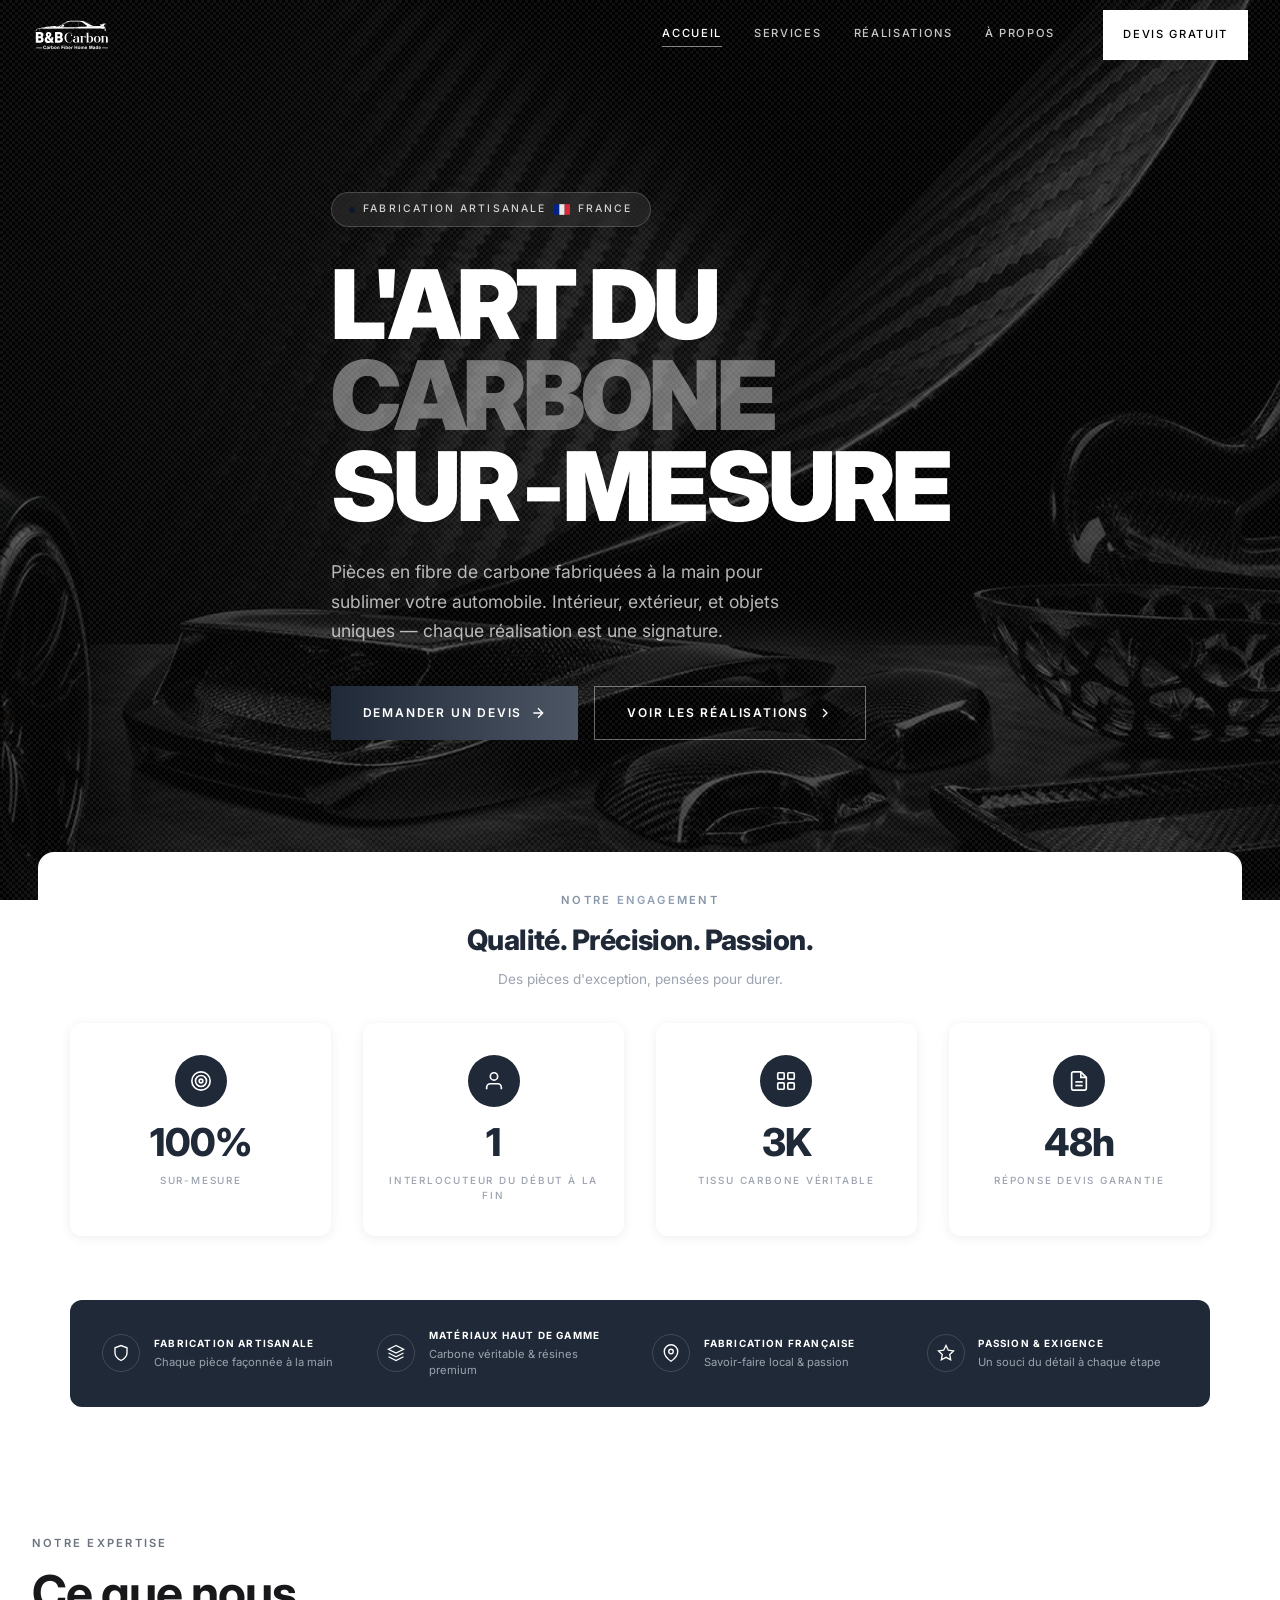
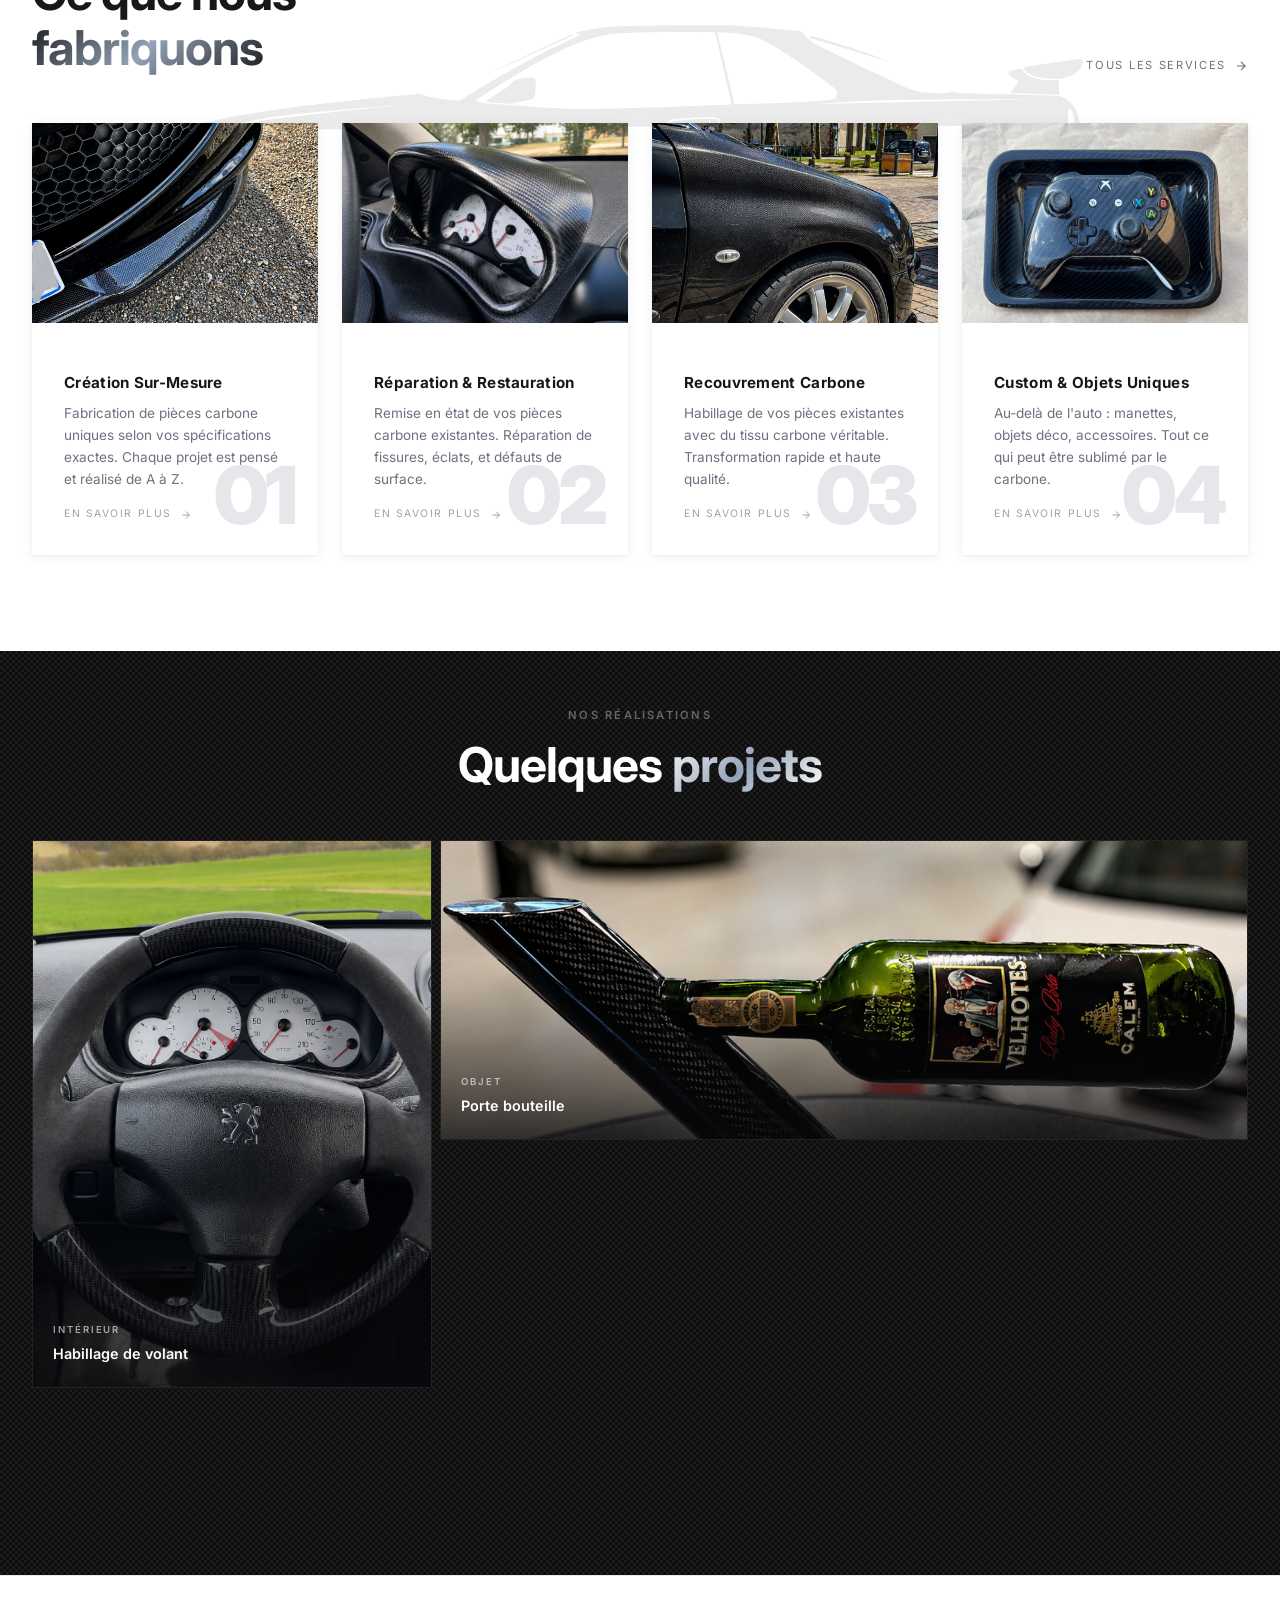
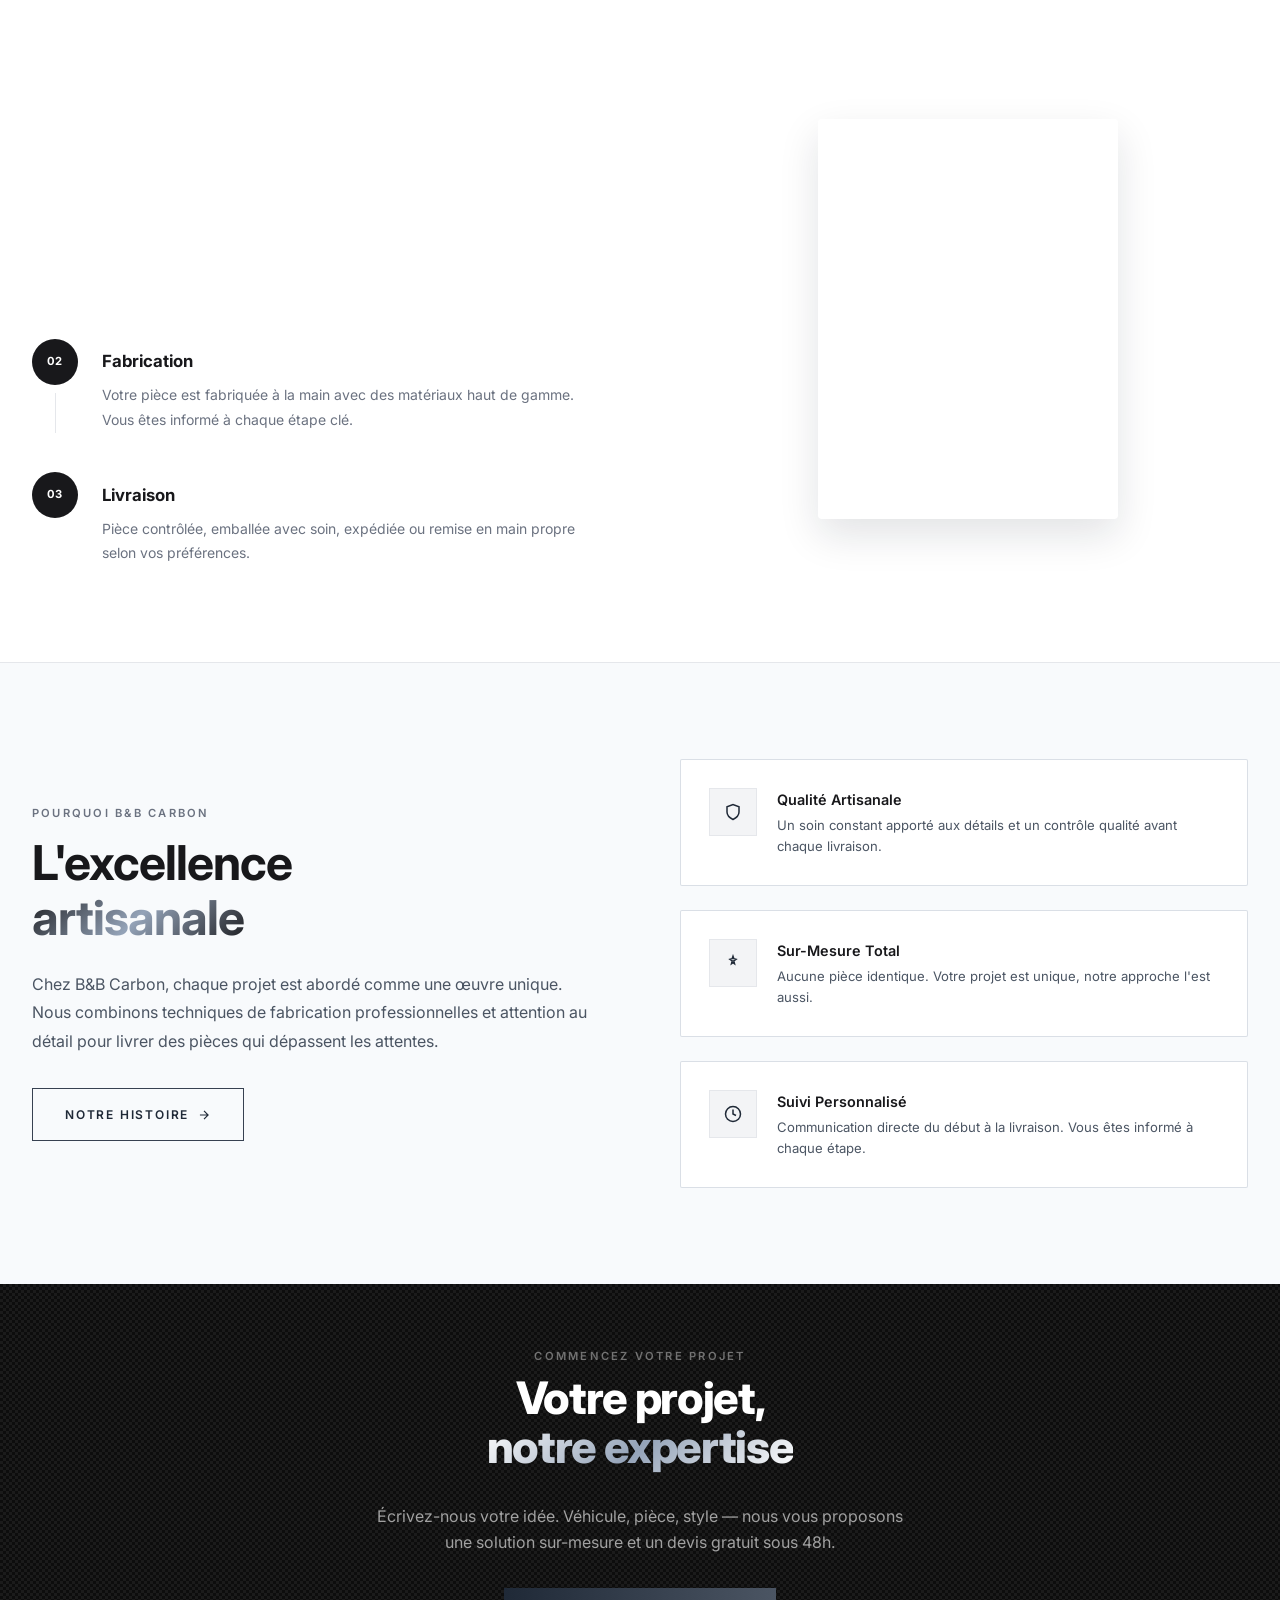
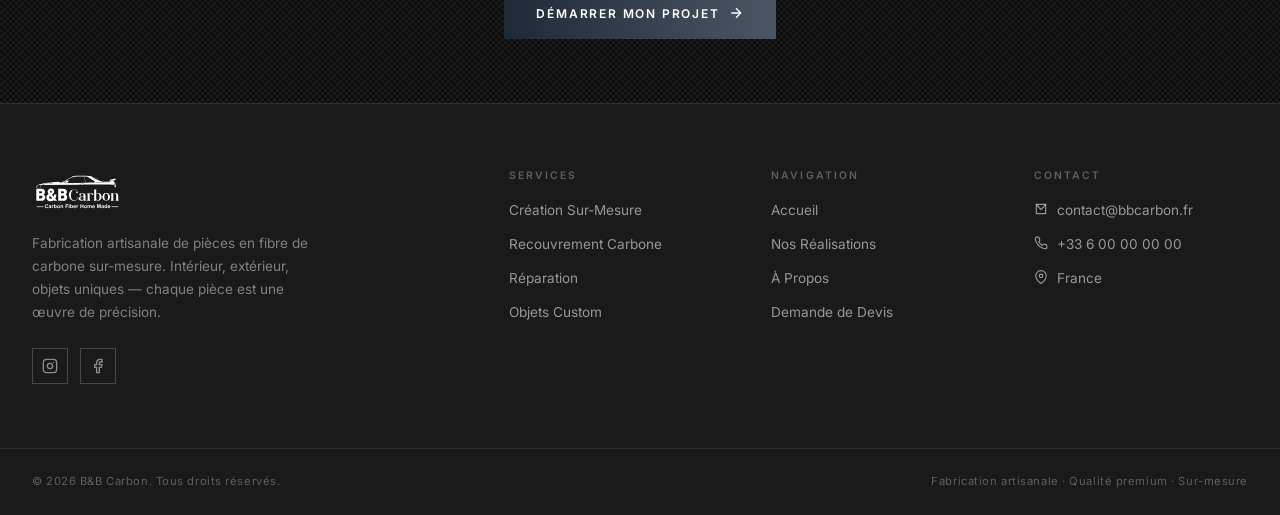
==== index.html @ ce928435 "add video" ====
<!DOCTYPE html>
<html lang="fr">
<head>
  <meta charset="UTF-8" />
  <meta name="viewport" content="width=device-width, initial-scale=1.0" />
  <title>B&B Carbon — Pièces en Fibre de Carbone Sur-Mesure</title>
  <meta name="description" content="B&B Carbon fabrique des pièces en fibre de carbone sur-mesure pour l'intérieur et l'extérieur automobile. Création, réparation et recouvrement carbone." />
  <link rel="preconnect" href="https://fonts.googleapis.com" />
  <link rel="preload" as="style" href="https://fonts.googleapis.com/css2?family=Inter:wght@300;400;500;600;700;800;900&display=swap" />
  <link href="https://fonts.googleapis.com/css2?family=Inter:wght@300;400;500;600;700;800;900&display=swap" rel="stylesheet" media="print" onload="this.media='all'" />
  <link rel="stylesheet" href="css/style.css" />
  <style>
    .nav { background: transparent; border-bottom-color: transparent; }
    .nav-logo img { filter: brightness(0) invert(1); }
    .nav-link { color: rgba(255,255,255,0.78); }
    .nav-link:hover { color: #fff; }
    .nav-link::after { background: rgba(255,255,255,0.5); }
    .nav-link.active { color: #fff; }
    .nav-link.active::after { background: rgba(255,255,255,0.5); }
    .nav-cta.btn-primary { background: #fff; color: #000; }
    .nav-cta.btn-primary:hover { background: rgba(255,255,255,0.9); box-shadow: none; }
    .nav-toggle .bar { background: #fff; }

    .gallery-dark {
      background-image:
        linear-gradient(45deg, rgba(255,255,255,0.06) 25%, transparent 25%),
        linear-gradient(-45deg, rgba(255,255,255,0.06) 25%, transparent 25%),
        linear-gradient(45deg, transparent 75%, rgba(255,255,255,0.06) 75%),
        linear-gradient(-45deg, transparent 75%, rgba(255,255,255,0.06) 75%);
      background-size: 6px 6px;
      background-position: 0 0, 0 3px, 3px -3px, -3px 0px;
    }

    .hero-overlay {
      background-color: rgba(0,0,0,0.65);
      background-image:
        linear-gradient(45deg, rgba(255,255,255,0.06) 25%, transparent 25%),
        linear-gradient(-45deg, rgba(255,255,255,0.06) 25%, transparent 25%),
        linear-gradient(45deg, transparent 75%, rgba(255,255,255,0.06) 75%),
        linear-gradient(-45deg, transparent 75%, rgba(255,255,255,0.06) 75%);
      background-size: 6px 6px;
      background-position: 0 0, 0 3px, 3px -3px, -3px 0px;
    }

    .cta-carbon {
      background-color: #0d0d0d;
      background-image:
        linear-gradient(45deg, rgba(255,255,255,0.06) 25%, transparent 25%),
        linear-gradient(-45deg, rgba(255,255,255,0.06) 25%, transparent 25%),
        linear-gradient(45deg, transparent 75%, rgba(255,255,255,0.06) 75%),
        linear-gradient(-45deg, transparent 75%, rgba(255,255,255,0.06) 75%);
      background-size: 6px 6px;
      background-position: 0 0, 0 3px, 3px -3px, -3px 0px;
      border-top: none;
    }
    .cta-carbon h2 { color: #fff; }
    .cta-carbon p { color: rgba(255,255,255,0.6); }
    .cta-carbon .label { color: rgba(255,255,255,0.4); }
  </style>
</head>
<body>

  <!-- NAVIGATION -->
  <nav class="nav" role="navigation">
    <div class="nav-inner">
      <a href="index.html" class="nav-logo" aria-label="B&B Carbon — Accueil">
        <img src="images/logo_noir.svg" alt="B&B Carbon" />
      </a>
      <div class="nav-links">
        <a href="index.html" class="nav-link">Accueil</a>
        <a href="services.html" class="nav-link">Services</a>
        <a href="realisations.html" class="nav-link">Réalisations</a>
        <a href="a-propos.html" class="nav-link">À Propos</a>
        <a href="contact.html" class="nav-link nav-cta btn btn-primary btn-sm">Devis Gratuit</a>
      </div>
      <button class="nav-toggle" id="nav-toggle" aria-label="Ouvrir le menu" aria-expanded="false">
        <span class="bar"></span>
        <span class="bar"></span>
        <span class="bar"></span>
      </button>
    </div>
  </nav>

  <!-- MENU MOBILE -->
  <div class="mobile-menu" id="mobile-menu" role="dialog" aria-label="Menu navigation">
    <nav class="mobile-nav">
      <a href="index.html" class="mobile-nav-link"><span class="mobile-nav-num">01</span>Accueil</a>
      <a href="services.html" class="mobile-nav-link"><span class="mobile-nav-num">02</span>Services</a>
      <a href="realisations.html" class="mobile-nav-link"><span class="mobile-nav-num">03</span>Réalisations</a>
      <a href="a-propos.html" class="mobile-nav-link"><span class="mobile-nav-num">04</span>À Propos</a>
    </nav>
    <a href="contact.html" class="btn btn-primary mobile-menu-cta">
      Devis Gratuit
      <svg width="16" height="16" fill="none" stroke="currentColor" stroke-width="2" viewBox="0 0 24 24"><path d="M5 12h14M12 5l7 7-7 7"/></svg>
    </a>
  </div>

  <main>
  <!-- HERO -->
  <section class="hero" aria-label="Bannière principale">
    <div class="hero-bg" id="hero-bg"></div>
    <div class="hero-overlay"></div>
    <div class="hero-content">
      <div class="hero-inner">
        <div class="hero-badge">
          <div class="hero-badge-dot"></div>
          <span>Fabrication artisanale</span>
          <svg width="16" height="11" viewBox="0 0 3 2" style="flex-shrink:0;border-radius:1px;opacity:0.9" aria-label="Drapeau français">
            <rect width="1" height="2" fill="#002395"/>
            <rect x="1" width="1" height="2" fill="#fff"/>
            <rect x="2" width="1" height="2" fill="#ED2939"/>
          </svg>
          <span>France</span>
        </div>
        <h1 class="hero-title">
          <span class="line-white">L'ART DU</span>
          <span class="line-dim">CARBONE</span>
          <span class="line-white">SUR&#8209;MESURE</span>
        </h1>
        <p class="hero-desc">
          Pièces en fibre de carbone fabriquées à la main pour sublimer votre automobile.
          Intérieur, extérieur, et objets uniques — chaque réalisation est une signature.
        </p>
        <div class="hero-actions">
          <a href="contact.html" class="btn btn-primary">
            Demander un Devis
            <svg width="16" height="16" fill="none" stroke="currentColor" stroke-width="2" viewBox="0 0 24 24"><path d="M5 12h14M12 5l7 7-7 7"/></svg>
          </a>
          <a href="realisations.html" class="btn-hero-secondary">
            Voir les Réalisations
            <svg width="16" height="16" fill="none" stroke="currentColor" stroke-width="2" viewBox="0 0 24 24"><path d="M9 18l6-6-6-6"/></svg>
          </a>
        </div>
      </div>
    </div>
  </section>

  <!-- CHIFFRES CLÉS -->
  <section class="stats-section">
    <div class="container">
      <div class="stats-header animate-in">
        <span class="label text-accent">Notre Engagement</span>
        <h2 class="stats-title">Qualité. Précision. Passion.</h2>
        <p class="stats-subtitle">Des pièces d'exception, pensées pour durer.</p>
      </div>
      <div class="stats-grid">
        <div class="stat animate-in">
          <div class="stat-icon">
            <svg width="22" height="22" fill="none" stroke="#fff" stroke-width="1.8" viewBox="0 0 24 24"><circle cx="12" cy="12" r="10"/><circle cx="12" cy="12" r="6"/><circle cx="12" cy="12" r="2"/></svg>
          </div>
          <span class="stat-value">100%</span>
          <span class="stat-label">Sur-mesure</span>
        </div>
        <div class="stat animate-in" data-delay="100">
          <div class="stat-icon">
            <svg width="22" height="22" fill="none" stroke="#fff" stroke-width="1.8" viewBox="0 0 24 24"><path d="M20 21v-2a4 4 0 0 0-4-4H8a4 4 0 0 0-4 4v2"/><circle cx="12" cy="7" r="4"/></svg>
          </div>
          <span class="stat-value">1</span>
          <span class="stat-label">Interlocuteur du début à la fin</span>
        </div>
        <div class="stat animate-in" data-delay="200">
          <div class="stat-icon">
            <svg width="22" height="22" fill="none" stroke="#fff" stroke-width="1.8" viewBox="0 0 24 24"><rect x="3" y="3" width="7" height="7" rx="1"/><rect x="14" y="3" width="7" height="7" rx="1"/><rect x="3" y="14" width="7" height="7" rx="1"/><rect x="14" y="14" width="7" height="7" rx="1"/></svg>
          </div>
          <span class="stat-value">3K</span>
          <span class="stat-label">Tissu carbone véritable</span>
        </div>
        <div class="stat animate-in" data-delay="300">
          <div class="stat-icon">
            <svg width="22" height="22" fill="none" stroke="#fff" stroke-width="1.8" viewBox="0 0 24 24"><path d="M14 2H6a2 2 0 0 0-2 2v16a2 2 0 0 0 2 2h12a2 2 0 0 0 2-2V8z"/><polyline points="14 2 14 8 20 8"/><line x1="16" y1="13" x2="8" y2="13"/><line x1="16" y1="17" x2="8" y2="17"/></svg>
          </div>
          <span class="stat-value">48h</span>
          <span class="stat-label">Réponse devis garantie</span>
        </div>
      </div>
    </div>
    <div class="stats-features">
      <div class="container">
        <div class="stats-features-bar">
        <div class="stats-features-grid">
          <div class="stats-feature animate-in" data-delay="0">
            <div class="stats-feature-icon">
              <svg width="18" height="18" fill="none" stroke="currentColor" stroke-width="1.8" viewBox="0 0 24 24"><path d="M12 22s8-4 8-10V5l-8-3-8 3v7c0 6 8 10 8 10z"/></svg>
            </div>
            <div>
              <p class="stats-feature-title">Fabrication artisanale</p>
              <p class="stats-feature-desc">Chaque pièce façonnée à la main</p>
            </div>
          </div>
          <div class="stats-feature animate-in" data-delay="100">
            <div class="stats-feature-icon">
              <svg width="18" height="18" fill="none" stroke="currentColor" stroke-width="1.8" viewBox="0 0 24 24"><polygon points="12 2 2 7 12 12 22 7 12 2"/><polyline points="2 17 12 22 22 17"/><polyline points="2 12 12 17 22 12"/></svg>
            </div>
            <div>
              <p class="stats-feature-title">Matériaux Haut de Gamme</p>
              <p class="stats-feature-desc">Carbone véritable & résines premium</p>
            </div>
          </div>
          <div class="stats-feature animate-in" data-delay="200">
            <div class="stats-feature-icon">
              <svg width="18" height="18" fill="none" stroke="currentColor" stroke-width="1.8" viewBox="0 0 24 24"><path d="M21 10c0 7-9 13-9 13s-9-6-9-13a9 9 0 0 1 18 0z"/><circle cx="12" cy="10" r="3"/></svg>
            </div>
            <div>
              <p class="stats-feature-title">Fabrication Française</p>
              <p class="stats-feature-desc">Savoir-faire local & passion</p>
            </div>
          </div>
          <div class="stats-feature animate-in" data-delay="300">
            <div class="stats-feature-icon">
              <svg width="18" height="18" fill="none" stroke="currentColor" stroke-width="1.8" viewBox="0 0 24 24"><polygon points="12 2 15.09 8.26 22 9.27 17 14.14 18.18 21.02 12 17.77 5.82 21.02 7 14.14 2 9.27 8.91 8.26 12 2"/></svg>
            </div>
            <div>
              <p class="stats-feature-title">Passion & Exigence</p>
              <p class="stats-feature-desc">Un souci du détail à chaque étape</p>
            </div>
          </div>
        </div>
        </div>
      </div>
    </div>
  </section>

  <!-- SERVICES -->
  <section class="services-section" aria-labelledby="services-title">
    <div class="container" style="position:relative;">
      <div class="section-header animate-in">
        <div>
          <span class="label">Notre Expertise</span>
          <h2 class="section-title" id="services-title">Ce que nous<br><span class="text-accent">fabriquons</span></h2>
        </div>
        <a href="services.html" class="section-link">
          Tous les services
          <svg width="14" height="14" fill="none" stroke="currentColor" stroke-width="2" viewBox="0 0 24 24"><path d="M5 12h14M12 5l7 7-7 7"/></svg>
        </a>
      </div>
      <div class="services-bg-logo" aria-hidden="true">
        <img src="images/logo_noir.svg" alt="" />
      </div>
      <div class="services-grid">
        <a href="services.html#creation" class="service-card animate-in">
          <div class="service-img-wrap">
            <img src="images/206_avant.png" alt="Création Sur-Mesure" class="service-img" />
          </div>
          <span class="service-num">01</span>
          <h3>Création Sur-Mesure</h3>
          <p>Fabrication de pièces carbone uniques selon vos spécifications exactes. Chaque projet est pensé et réalisé de A à Z.</p>
          <div class="service-more">
            En savoir plus
            <svg width="12" height="12" fill="none" stroke="currentColor" stroke-width="2" viewBox="0 0 24 24"><path d="M5 12h14M12 5l7 7-7 7"/></svg>
          </div>
        </a>
        <a href="services.html#reparation" class="service-card animate-in" data-delay="100">
          <div class="service-img-wrap">
            <img src="images/board_2.png" alt="Réparation" class="service-img" />
          </div>
          <span class="service-num">02</span>
          <h3>Réparation & Restauration</h3>
          <p>Remise en état de vos pièces carbone existantes. Réparation de fissures, éclats, et défauts de surface.</p>
          <div class="service-more">
            En savoir plus
            <svg width="12" height="12" fill="none" stroke="currentColor" stroke-width="2" viewBox="0 0 24 24"><path d="M5 12h14M12 5l7 7-7 7"/></svg>
          </div>
        </a>
        <a href="services.html#recouvrement" class="service-card animate-in" data-delay="200">
          <div class="service-img-wrap">
            <img src="images/aile_206.png" alt="Recouvrement Carbone" class="service-img" />
          </div>
          <span class="service-num">03</span>
          <h3>Recouvrement Carbone</h3>
          <p>Habillage de vos pièces existantes avec du tissu carbone véritable. Transformation rapide et haute qualité.</p>
          <div class="service-more">
            En savoir plus
            <svg width="12" height="12" fill="none" stroke="currentColor" stroke-width="2" viewBox="0 0 24 24"><path d="M5 12h14M12 5l7 7-7 7"/></svg>
          </div>
        </a>
        <a href="services.html#custom" class="service-card animate-in" data-delay="300">
          <div class="service-img-wrap">
            <img src="images/xbox.jpeg" alt="Custom & Objets Uniques" class="service-img" />
          </div>
          <span class="service-num">04</span>
          <h3>Custom & Objets Uniques</h3>
          <p>Au-delà de l'auto : manettes, objets déco, accessoires. Tout ce qui peut être sublimé par le carbone.</p>
          <div class="service-more">
            En savoir plus
            <svg width="12" height="12" fill="none" stroke="currentColor" stroke-width="2" viewBox="0 0 24 24"><path d="M5 12h14M12 5l7 7-7 7"/></svg>
          </div>
        </a>
      </div>
    </div>
  </section>

  <!-- GALERIE -->
  <section class="gallery-dark" aria-labelledby="gallery-title">
    <div class="container">
      <div class="section-center animate-in" style="margin-bottom:3rem;">
        <span class="label">Nos Réalisations</span>
        <h2 class="section-title" id="gallery-title">Quelques <span class="text-accent">projets</span></h2>
      </div>
      <div class="gallery-mosaic">
        <div class="gallery-item animate-in">
          <img src="images/volant_2.png" alt="Habillage de volant" loading="lazy" />
          <div class="gallery-overlay"></div>
          <div class="gallery-info">
            <span class="gallery-cat">Intérieur</span>
            <span class="gallery-title">Habillage de volant</span>
          </div>
          <div class="gallery-hover"><span class="gallery-see">Voir</span></div>
        </div>
        <div class="gallery-item animate-in" data-delay="100">
          <img src="images/bottle_creation.png" alt="Porte bouteille" loading="lazy" />
          <div class="gallery-overlay"></div>
          <div class="gallery-info">
            <span class="gallery-cat">Objet</span>
            <span class="gallery-title">Porte bouteille</span>
          </div>
          <div class="gallery-hover"><span class="gallery-see">Voir</span></div>
        </div>
        <div class="gallery-item animate-in" data-delay="180">
          <img src="images/coque.png" alt="Coque de rétroviseur" loading="lazy" />
          <div class="gallery-overlay"></div>
          <div class="gallery-info">
            <span class="gallery-cat">Custom</span>
            <span class="gallery-title">Coque de rétroviseur</span>
          </div>
          <div class="gallery-hover"><span class="gallery-see">Voir</span></div>
        </div>
        <div class="gallery-item animate-in" data-delay="260">
          <img src="images/boite.png" alt="Boîte sur-mesure" loading="lazy" />
          <div class="gallery-overlay"></div>
          <div class="gallery-info">
            <span class="gallery-cat">Custom</span>
            <span class="gallery-title">Moulure de boîte auto RS</span>
          </div>
          <div class="gallery-hover"><span class="gallery-see">Voir</span></div>
        </div>
      </div>
      <div class="section-center animate-in" style="margin-top:2.5rem; margin-bottom:0;">
        <a href="realisations.html" class="btn btn-primary">
          Découvrir le savoir-faire
          <svg width="14" height="14" fill="none" stroke="currentColor" stroke-width="2" viewBox="0 0 24 24"><path d="M5 12h14M12 5l7 7-7 7"/></svg>
        </a>
      </div>
    </div>
  </section>

  <!-- COMMENT ÇA MARCHE -->
  <section class="steps-section" aria-labelledby="process-title">
    <div class="container">
      <div class="steps-layout">
        <div class="steps-left">
          <div class="steps-intro animate-in from-left">
            <span class="label">Simple & Transparent</span>
            <h2 class="section-title" id="process-title">Comment ça <span class="text-accent">marche</span></h2>
          </div>
          <div class="steps-list">
            <div class="step-row animate-in from-left" data-delay="120">
              <div class="step-circle-wrap">
                <div class="step-circle">01</div>
                <div class="step-connector"></div>
              </div>
              <div class="step-body">
                <h3 class="step-title">Contact & Devis</h3>
                <p class="step-desc">Décrivez votre projet via notre formulaire. Nous vous répondons sous 48h avec un devis gratuit et personnalisé.</p>
              </div>
            </div>
            <div class="step-row animate-in from-left" data-delay="220">
              <div class="step-circle-wrap">
                <div class="step-circle">02</div>
                <div class="step-connector"></div>
              </div>
              <div class="step-body">
                <h3 class="step-title">Fabrication</h3>
                <p class="step-desc">Votre pièce est fabriquée à la main avec des matériaux haut de gamme. Vous êtes informé à chaque étape clé.</p>
              </div>
            </div>
            <div class="step-row animate-in from-left" data-delay="320">
              <div class="step-circle-wrap">
                <div class="step-circle">03</div>
              </div>
              <div class="step-body">
                <h3 class="step-title">Livraison</h3>
                <p class="step-desc">Pièce contrôlée, emballée avec soin, expédiée ou remise en main propre selon vos préférences.</p>
              </div>
            </div>
          </div>
        </div>
        <div class="steps-right animate-in from-right">
          <video autoplay muted loop playsinline>
            <source src="images/video_volant.mp4" type="video/mp4" />
          </video>
        </div>
      </div>
    </div>
  </section>


  <!-- VALEURS -->
  <section class="values-section" aria-labelledby="values-title">
    <div class="container">
      <div class="values-grid">
        <div class="values-text animate-in from-left">
          <span class="label">Pourquoi B&B Carbon</span>
          <h2 class="section-title" id="values-title">L'excellence<br><span class="text-accent">artisanale</span></h2>
          <p>Chez B&B Carbon, chaque projet est abordé comme une œuvre unique. Nous combinons techniques de fabrication professionnelles et attention au détail pour livrer des pièces qui dépassent les attentes.</p>
          <a href="a-propos.html" class="btn btn-secondary">
            Notre Histoire
            <svg width="14" height="14" fill="none" stroke="currentColor" stroke-width="2" viewBox="0 0 24 24"><path d="M5 12h14M12 5l7 7-7 7"/></svg>
          </a>
        </div>
        <div class="value-cards animate-in from-right">
          <div class="value-card">
            <div class="value-icon">
              <svg width="18" height="18" fill="none" stroke="currentColor" stroke-width="2" viewBox="0 0 24 24"><path d="M12 22s8-4 8-10V5l-8-3-8 3v7c0 6 8 10 8 10z"/></svg>
            </div>
            <div>
              <h3>Qualité Artisanale</h3>
              <p>Un soin constant apporté aux détails et un contrôle qualité avant chaque livraison.</p>
            </div>
          </div>
          <div class="value-card" data-delay="100">
            <div class="value-icon">
              <svg width="18" height="18" fill="none" stroke="currentColor" stroke-width="2" viewBox="0 0 24 24"><path d="M12 3l1.09 3.26L16 7l-2.91 2.09L14 13l-2-1.5L10 13l.91-3.91L8 7l2.91-.74L12 3z"/></svg>
            </div>
            <div>
              <h3>Sur-Mesure Total</h3>
              <p>Aucune pièce identique. Votre projet est unique, notre approche l'est aussi.</p>
            </div>
          </div>
          <div class="value-card" data-delay="200">
            <div class="value-icon">
              <svg width="18" height="18" fill="none" stroke="currentColor" stroke-width="2" viewBox="0 0 24 24"><circle cx="12" cy="12" r="10"/><path d="M12 6v6l4 2"/></svg>
            </div>
            <div>
              <h3>Suivi Personnalisé</h3>
              <p>Communication directe du début à la livraison. Vous êtes informé à chaque étape.</p>
            </div>
          </div>
        </div>
      </div>
    </div>
  </section>

  <!-- CTA -->
  <section class="cta-section cta-carbon" aria-labelledby="cta-title">
    <div class="animate-in">
      <span class="label">Commencez votre projet</span>
      <h2 id="cta-title">Votre projet,<br><span class="text-accent">notre expertise</span></h2>
      <p>Écrivez-nous votre idée. Véhicule, pièce, style — nous vous proposons<br>une solution sur-mesure et un devis gratuit sous 48h.</p>
      <a href="contact.html" class="btn btn-primary">
        Démarrer Mon Projet
        <svg width="16" height="16" fill="none" stroke="currentColor" stroke-width="2" viewBox="0 0 24 24"><path d="M5 12h14M12 5l7 7-7 7"/></svg>
      </a>
    </div>
  </section>

  </main>

  <!-- FOOTER -->
  <footer>
    <div class="footer-main">
      <div class="footer-brand">
        <img src="images/logo.svg" alt="B&B Carbon" />
        <p>Fabrication artisanale de pièces en fibre de carbone sur-mesure. Intérieur, extérieur, objets uniques — chaque pièce est une œuvre de précision.</p>
        <div class="footer-social">
          <a href="#" aria-label="Instagram">
            <svg width="16" height="16" fill="none" stroke="currentColor" stroke-width="2" viewBox="0 0 24 24"><rect x="2" y="2" width="20" height="20" rx="5"/><circle cx="12" cy="12" r="4"/><circle cx="17.5" cy="6.5" r="1" fill="currentColor" stroke="none"/></svg>
          </a>
          <a href="#" aria-label="Facebook">
            <svg width="16" height="16" fill="none" stroke="currentColor" stroke-width="2" viewBox="0 0 24 24"><path d="M18 2h-3a5 5 0 00-5 5v3H7v4h3v8h4v-8h3l1-4h-4V7a1 1 0 011-1h3z"/></svg>
          </a>
        </div>
      </div>
      <div class="footer-col">
        <h4>Services</h4>
        <ul>
          <li><a href="services.html#creation">Création Sur-Mesure</a></li>
          <li><a href="services.html#recouvrement">Recouvrement Carbone</a></li>
          <li><a href="services.html#reparation">Réparation</a></li>
          <li><a href="services.html#custom">Objets Custom</a></li>
        </ul>
      </div>
      <div class="footer-col">
        <h4>Navigation</h4>
        <ul>
          <li><a href="index.html">Accueil</a></li>
          <li><a href="realisations.html">Nos Réalisations</a></li>
          <li><a href="a-propos.html">À Propos</a></li>
          <li><a href="contact.html">Demande de Devis</a></li>
        </ul>
      </div>
      <div class="footer-col">
        <h4>Contact</h4>
        <ul>
          <li>
            <a href="mailto:contact@bbcarbon.fr">
              <svg width="14" height="14" fill="none" stroke="currentColor" stroke-width="2" viewBox="0 0 24 24"><path d="M4 4h16v16H4z"/><path d="M4 4l8 9 8-9"/></svg>
              contact@bbcarbon.fr
            </a>
          </li>
          <li>
            <a href="tel:+33600000000">
              <svg width="14" height="14" fill="none" stroke="currentColor" stroke-width="2" viewBox="0 0 24 24"><path d="M22 16.92v3a2 2 0 01-2.18 2 19.79 19.79 0 01-8.63-3.07 19.5 19.5 0 01-6-6 19.79 19.79 0 01-3.07-8.67A2 2 0 014.11 2h3a2 2 0 012 1.72c.127.96.361 1.903.7 2.81a2 2 0 01-.45 2.11L8.09 9.91a16 16 0 006 6l1.27-1.27a2 2 0 012.11-.45c.907.339 1.85.573 2.81.7A2 2 0 0122 16.92z"/></svg>
              +33 6 00 00 00 00
            </a>
          </li>
          <li>
            <span>
              <svg width="14" height="14" fill="none" stroke="currentColor" stroke-width="2" viewBox="0 0 24 24"><path d="M21 10c0 7-9 13-9 13s-9-6-9-13a9 9 0 0118 0z"/><circle cx="12" cy="10" r="3"/></svg>
              France
            </span>
          </li>
        </ul>
      </div>
    </div>
    <div class="footer-bottom">
      <p>© <span class="footer-year"></span> B&B Carbon. Tous droits réservés.</p>
      <p>Fabrication artisanale · Qualité premium · Sur-mesure</p>
    </div>
  </footer>

  <script src="js/main.js"></script>
</body>
</html>
---- css/style.css ----
/* ============================================================
   B&B Carbon — Feuille de styles principale
   ============================================================ */

/* Variables */
:root {
  --accent: #0f172a;
  --accent-light: #94a3b8;
  --charcoal: #1f2937;
  --charcoal-mid: #374151;
  --charcoal-light: #4b5563;
  --zinc-900: #18181b;
  --gray-600: #4b5563;
  --gray-500: #6b7280;
  --gray-400: #9ca3af;
  --gray-300: #d1d5db;
  --gray-200: #e5e7eb;
  --gray-100: #f3f4f6;
  --gray-50: #f9fafb;
  --white: #ffffff;
  --dark-footer: #1a1a1a;
  --max-w: 1280px;
  --px: clamp(1rem, 4vw, 2rem);
  --edge-px: max(var(--px), calc((100vw - var(--max-w)) / 2 + var(--px)));
}

/* Reset */
*, *::before, *::after { box-sizing: border-box; margin: 0; padding: 0; }
html { scroll-behavior: smooth; overflow-x: hidden; -webkit-tap-highlight-color: transparent; }
body {
  background: #fff;
  color: var(--zinc-900);
  font-family: 'Inter', system-ui, sans-serif;
  -webkit-font-smoothing: antialiased;
  line-height: 1.6;
  overflow-x: hidden;
}
img { max-width: 100%; display: block; }
a { text-decoration: none; color: inherit; }
ul { list-style: none; }

/* Scrollbar */
::-webkit-scrollbar { width: 6px; }
::-webkit-scrollbar-track { background: #f1f1f1; }
::-webkit-scrollbar-thumb { background: var(--gray-300); border-radius: 3px; }
::-webkit-scrollbar-thumb:hover { background: var(--accent); }

/* ============================================================
   Layout
   ============================================================ */
.container {
  max-width: var(--max-w);
  margin: 0 auto;
  padding: 0 var(--px);
}

/* ============================================================
   Typographie utilitaire
   ============================================================ */
.label {
  font-size: 0.7rem;
  letter-spacing: 0.2em;
  text-transform: uppercase;
  font-weight: 600;
  color: var(--gray-500);
  display: block;
  margin-bottom: 0.75rem;
}

.section-title {
  font-size: clamp(1.8rem, 4vw, 3rem);
  font-weight: 700;
  letter-spacing: -0.02em;
  line-height: 1.15;
  color: var(--zinc-900);
}

.text-accent {
  background: linear-gradient(135deg, var(--zinc-900) 0%, var(--accent-light) 50%, var(--zinc-900) 100%);
  -webkit-background-clip: text;
  -webkit-text-fill-color: transparent;
  background-clip: text;
}

/* ============================================================
   Boutons
   ============================================================ */
.btn {
  display: inline-flex;
  align-items: center;
  justify-content: center;
  gap: 0.5rem;
  font-size: 0.75rem;
  font-weight: 600;
  letter-spacing: 0.15em;
  text-transform: uppercase;
  padding: 1rem 2rem;
  border: none;
  cursor: pointer;
  transition: all 0.3s ease;
  white-space: nowrap;
}
.btn:active { transform: scale(0.97); }

.btn-primary {
  background: linear-gradient(to right, var(--charcoal), var(--charcoal-light));
  color: #fff;
}
.btn-primary:hover {
  background: linear-gradient(to right, var(--charcoal-light), var(--charcoal-mid));
  box-shadow: 0 0 30px rgba(55, 65, 81, 0.25);
}

.btn-secondary {
  background: transparent;
  color: var(--charcoal);
  border: 1px solid var(--charcoal-mid);
}
.btn-secondary:hover {
  background: var(--charcoal);
  color: #fff;
}

.btn-ghost {
  background: transparent;
  color: var(--gray-600);
  border: 1px solid var(--gray-300);
  padding: 0.75rem 1.5rem;
}
.btn-ghost:hover {
  border-color: var(--gray-500);
  color: var(--zinc-900);
}

.btn-white {
  background: #fff;
  color: var(--dark-footer);
  font-size: 0.75rem;
  font-weight: 600;
  letter-spacing: 0.15em;
  text-transform: uppercase;
  padding: 1rem 2rem;
  display: inline-flex;
  align-items: center;
  gap: 0.5rem;
  cursor: pointer;
  border: none;
  transition: background 0.3s;
}
.btn-white:hover { background: var(--gray-100); }

.btn-sm { padding: 0.6rem 1.25rem; font-size: 0.7rem; }

/* ============================================================
   Navigation
   ============================================================ */
.nav {
  position: fixed;
  top: 0; left: 0; right: 0;
  z-index: 100;
  background: #fff;
  border-bottom: 1px solid var(--gray-200);
  transition: background 0.35s ease, border-color 0.35s ease;
}

.nav-inner {
  max-width: var(--max-w);
  margin: 0 auto;
  padding: 0 var(--px);
  display: flex;
  align-items: center;
  justify-content: space-between;
  height: 70px;
}

.nav-logo img { height: 42px; width: auto; transition: opacity 0.3s, filter 0.35s ease; }
.nav-logo:hover img { opacity: 0.8; }

.nav-links {
  display: flex;
  align-items: center;
  gap: 2rem;
}

.nav-link {
  font-size: 0.7rem;
  font-weight: 500;
  letter-spacing: 0.15em;
  text-transform: uppercase;
  color: var(--gray-600);
  transition: color 0.2s;
  position: relative;
  padding-bottom: 2px;
}
.nav-link::after {
  content: '';
  position: absolute;
  bottom: -2px; left: 0;
  height: 1px;
  width: 0;
  background: linear-gradient(to right, var(--accent), transparent);
  transition: width 0.3s;
}
.nav-link:hover { color: var(--zinc-900); }
.nav-link:hover::after { width: 100%; }
.nav-link.active { color: var(--accent); }
.nav-link.active::after { width: 100%; }

.nav-cta { margin-left: 1rem; padding-top: 1rem; padding-bottom: 1rem; }
.nav-cta.btn-primary { background: #000; color: #fff; }
.nav-cta.btn-primary:hover { background: #222; box-shadow: 0 4px 16px rgba(0,0,0,0.35); }
.nav-cta::after { display: none !important; }

/* Nav scrolled — commun à toutes les pages */
.nav.scrolled { background: #fff; border-bottom-color: var(--gray-200); }
.nav.scrolled .nav-logo img { filter: brightness(0); }
.nav.scrolled .nav-link { color: var(--gray-600); }
.nav.scrolled .nav-link:hover { color: var(--zinc-900); }
.nav.scrolled .nav-link::after { background: linear-gradient(to right, var(--zinc-900), transparent); }
.nav.scrolled .nav-link.active { color: var(--zinc-900); }
.nav.scrolled .nav-link.active::after { background: linear-gradient(to right, var(--zinc-900), transparent); }
.nav.scrolled .nav-cta.btn-primary { background: #000; color: #fff; }
.nav.scrolled .nav-cta.btn-primary:hover { background: #222; box-shadow: 0 4px 16px rgba(0,0,0,0.35); }
.nav.scrolled .nav-toggle .bar { background: var(--zinc-900); }

/* Menu mobile ouvert — force fond blanc + logo noir même sur pages transparentes */
@media (max-width: 768px) {
  .nav.menu-open { background: #fff !important; border-bottom-color: var(--gray-200) !important; }
  .nav.menu-open .nav-logo img { filter: brightness(0) !important; }
  .nav.menu-open .nav-toggle .bar { background: var(--zinc-900) !important; }
}

.nav-toggle {
  display: none;
  background: none;
  border: none;
  cursor: pointer;
  padding: 0.5rem;
  flex-direction: column;
  justify-content: center;
  gap: 5px;
  width: 36px;
  height: 36px;
}
.bar {
  display: block;
  width: 22px;
  height: 2px;
  background: var(--zinc-900);
  transition: transform 0.35s cubic-bezier(0.4,0,0.2,1), opacity 0.35s;
  transform-origin: center;
}
.nav-toggle.open .bar:nth-child(1) { transform: translateY(7px) rotate(45deg); }
.nav-toggle.open .bar:nth-child(2) { opacity: 0; transform: scaleX(0); }
.nav-toggle.open .bar:nth-child(3) { transform: translateY(-7px) rotate(-45deg); }

/* Menu mobile */
.mobile-menu {
  display: none;
  position: fixed;
  inset: 70px 0 0 0;
  z-index: 99;
  background: #141414;
  flex-direction: column;
  justify-content: space-between;
  padding: 3rem 2rem 2.5rem;
  opacity: 0;
  transform: translateX(100%);
  pointer-events: none;
  transition: opacity 0.4s cubic-bezier(0.4,0,0.2,1), transform 0.4s cubic-bezier(0.4,0,0.2,1);
}
.mobile-menu.open {
  opacity: 1;
  transform: translateX(0);
  pointer-events: auto;
}

.mobile-nav {
  display: flex;
  flex-direction: column;
}
.mobile-nav-link {
  display: flex;
  align-items: baseline;
  gap: 1rem;
  padding: 1.25rem 0;
  border-bottom: 1px solid rgba(255,255,255,0.07);
  color: rgba(255,255,255,0.45);
  font-size: 2.2rem;
  font-weight: 700;
  letter-spacing: -0.03em;
  opacity: 0;
  transform: translateX(30px);
  transition: color 0.2s, opacity 0.4s cubic-bezier(0.4,0,0.2,1), transform 0.4s cubic-bezier(0.4,0,0.2,1);
}
.mobile-menu.open .mobile-nav-link:nth-child(1) { opacity: 1; transform: none; transition-delay: 0.1s; }
.mobile-menu.open .mobile-nav-link:nth-child(2) { opacity: 1; transform: none; transition-delay: 0.16s; }
.mobile-menu.open .mobile-nav-link:nth-child(3) { opacity: 1; transform: none; transition-delay: 0.22s; }
.mobile-menu.open .mobile-nav-link:nth-child(4) { opacity: 1; transform: none; transition-delay: 0.28s; }
.mobile-nav-link:hover { color: #fff; }

.mobile-nav-num {
  font-size: 0.65rem;
  font-weight: 600;
  letter-spacing: 0.2em;
  color: rgba(255,255,255,0.2);
}

.mobile-menu-cta {
  width: 100%;
  justify-content: center;
  background: #fff;
  color: var(--zinc-900);
  opacity: 0;
  transform: translateY(10px);
  transition: opacity 0.4s 0.35s, transform 0.4s 0.35s, background 0.2s;
}
.mobile-menu.open .mobile-menu-cta { opacity: 1; transform: none; }
.mobile-menu-cta:hover { background: var(--gray-200); }

@media (max-width: 768px) {
  .nav-links { display: none; }
  .nav-toggle { display: flex; }
  .mobile-menu { display: flex; }
}

/* ============================================================
   Hero
   ============================================================ */
.hero {
  position: relative;
  min-height: 100vh;
  display: flex;
  align-items: center;
  overflow: hidden;
}

.hero-bg {
  position: absolute;
  inset: 0;
  background-image: url('../images/header.png');
  background-size: cover;
  background-position: center 50%;
  will-change: background-position-y;
}

.hero-overlay {
  position: absolute;
  inset: 0;
  background: rgba(0,0,0,0.65);
}

.hero-content {
  position: relative;
  padding: 8rem var(--px) 6rem;
  width: 100%;
  text-align: center;
}

.hero-inner {
  display: inline-block;
  text-align: left;
  max-width: 100%;
}

@media (max-width: 640px) {
  .hero-content { text-align: left; }
  .hero-inner { display: block; width: 100%; }
}

.hero-badge {
  display: inline-flex;
  align-items: center;
  gap: 0.5rem;
  border: 1px solid rgba(255,255,255,0.18);
  background: rgba(255,255,255,0.08);
  backdrop-filter: blur(10px);
  -webkit-backdrop-filter: blur(10px);
  padding: 0.5rem 1.1rem;
  border-radius: 2rem;
  margin-bottom: 2rem;
}
.hero-badge-dot {
  width: 6px; height: 6px;
  border-radius: 50%;
  background: var(--accent);
  animation: pulse 2s infinite;
}
.hero-badge span {
  font-size: 0.65rem;
  letter-spacing: 0.2em;
  text-transform: uppercase;
  color: rgba(255,255,255,0.8);
  font-weight: 500;
}

.hero-title {
  font-size: clamp(2rem, 8vw, 6rem);
  font-weight: 900;
  letter-spacing: -0.04em;
  line-height: 0.95;
  margin-bottom: 1.5rem;
}
@media (max-width: 640px) {
  .hero-title { font-size: clamp(2.5rem, 13vw, 3rem); }
}
.hero-title .line-white { display: block; color: #fff; }
.hero-title .line-dim { display: block; color: rgba(255,255,255,0.4); }

.hero-desc {
  font-size: 1.1rem;
  color: rgba(255,255,255,0.7);
  max-width: 480px;
  line-height: 1.7;
  margin-bottom: 2.5rem;
}

.hero-actions {
  display: flex;
  flex-wrap: wrap;
  gap: 1rem;
}

@media (max-width: 480px) {
  .hero-actions { flex-direction: column; }
  .hero-actions .btn, .hero-actions .btn-hero-secondary { width: 100%; justify-content: center; }
}

.btn-hero-secondary {
  display: inline-flex;
  align-items: center;
  gap: 0.5rem;
  padding: 1rem 2rem;
  border: 1px solid rgba(255,255,255,0.4);
  color: #fff;
  font-size: 0.75rem;
  font-weight: 600;
  letter-spacing: 0.15em;
  text-transform: uppercase;
  text-decoration: none;
  transition: background 0.3s;
  cursor: pointer;
}
.btn-hero-secondary:hover { background: rgba(255,255,255,0.1); }

.hero-scroll {
  position: absolute;
  bottom: 2rem;
  left: 50%;
  transform: translateX(-50%);
  display: flex;
  flex-direction: column;
  align-items: center;
  gap: 0.5rem;
  color: rgba(255,255,255,0.5);
}
.hero-scroll span {
  font-size: 0.65rem;
  letter-spacing: 0.2em;
  text-transform: uppercase;
}
.hero-scroll-line {
  width: 1px;
  height: 48px;
  background: linear-gradient(to bottom, rgba(255,255,255,0.5), transparent);
  animation: pulse 2s infinite;
}

/* ============================================================
   Stats
   ============================================================ */
.stats-section {
  background: #fff;
  position: relative;
  z-index: 1;
  margin: -3rem clamp(1rem, 3vw, 2.5rem) 0;
  border-radius: 1rem 1rem 0 0;
  overflow: hidden;
}

.stats-header {
  text-align: center;
  padding: 2.5rem 0 2rem;
}
.stats-header .label { margin-bottom: 0.5rem; }
.stats-title {
  font-size: clamp(1.3rem, 2.2vw, 1.9rem);
  font-weight: 800;
  color: var(--charcoal);
  letter-spacing: -0.02em;
  margin: 0 0 0.4rem;
}
.stats-subtitle {
  font-size: 0.85rem;
  color: var(--gray-400);
}

.stats-grid {
  display: grid;
  grid-template-columns: repeat(4, 1fr);
  gap: 2rem;
  padding: 0 0 4rem;
}
@media (max-width: 640px) { .stats-grid { grid-template-columns: repeat(2, 1fr); gap: 2rem 1.5rem; } }

.stat {
  text-align: center;
  display: flex;
  flex-direction: column;
  align-items: center;
  gap: 0.6rem;
  background: #fff;
  border-radius: 0.75rem;
  padding: 2rem 1rem;
  box-shadow: 0 2px 12px rgba(0,0,0,0.07);
}
.stat-icon {
  width: 52px;
  height: 52px;
  border-radius: 50%;
  background: var(--charcoal);
  display: flex;
  align-items: center;
  justify-content: center;
  margin-bottom: 0.25rem;
}
.stat-value {
  font-size: clamp(1.6rem, 3vw, 2.4rem);
  font-weight: 800;
  color: var(--charcoal);
  display: block;
  letter-spacing: -0.02em;
  line-height: 1.1;
}
.stat-label {
  font-size: 0.62rem;
  letter-spacing: 0.18em;
  text-transform: uppercase;
  color: var(--gray-400);
  font-weight: 500;
}

.stats-features {
  padding: 0 0 2rem;
}
.stats-features-bar {
  background: var(--charcoal);
  border-radius: 0.75rem;
  padding: 1.75rem var(--px);
}
.stats-features-grid {
  display: grid;
  grid-template-columns: repeat(4, 1fr);
  gap: 1.5rem;
}
.stats-feature {
  display: flex;
  align-items: center;
  gap: 0.85rem;
}
.stats-feature-icon {
  width: 38px;
  height: 38px;
  flex-shrink: 0;
  border-radius: 50%;
  border: 1px solid rgba(255,255,255,0.15);
  display: flex;
  align-items: center;
  justify-content: center;
  color: #fff;
}
.stats-feature-title {
  font-size: 0.62rem;
  font-weight: 700;
  letter-spacing: 0.12em;
  text-transform: uppercase;
  color: #fff;
  margin-bottom: 0.2rem;
}
.stats-feature-desc {
  font-size: 0.7rem;
  color: var(--gray-400);
  line-height: 1.4;
}
@media (max-width: 768px) { .stats-features-grid { grid-template-columns: repeat(2, 1fr); } }
@media (max-width: 480px) { .stats-features-grid { grid-template-columns: 1fr; } }
@media (max-width: 768px) {
  .stats-section {
    border-radius: 1rem 1rem 0 0;
    overflow: visible;
  }
  .stats-features-bar {
    border-radius: 0;
    margin: 0 calc(-1 * (var(--px) + clamp(1rem, 3vw, 2.5rem)));
    padding-left: calc(var(--px) + clamp(1rem, 3vw, 2.5rem));
    padding-right: calc(var(--px) + clamp(1rem, 3vw, 2.5rem));
  }
}

/* ============================================================
   Services section (home)
   ============================================================ */
.services-section {
  padding: 6rem 0;
  background: #fff;
  position: relative;
  overflow: hidden;
}
@media (max-width: 768px) {
  .services-section { padding-top: 3rem; }
}

.services-bg-logo {
  position: absolute;
  inset: 0;
  display: flex;
  align-items: flex-start;
  justify-content: center;
  pointer-events: none;
  overflow: hidden;
}
.services-bg-logo img {
  width: 90%;
  max-width: 480px;
  opacity: 0.08;
  object-fit: contain;
  clip-path: inset(0 0 58% 0);
}
@media (max-width: 1023px) {
  .services-bg-logo img {
    clip-path: none;
    opacity: 0.05;
  }
}
@media (min-width: 1024px) {
  .services-bg-logo img {
    max-width: 1050px;
    clip-path: inset(0 0 58% 0);
  }
}

.section-header {
  display: flex;
  flex-direction: column;
  gap: 1rem;
  margin-bottom: 3rem;
}
@media (min-width: 768px) {
  .section-header {
    flex-direction: row;
    align-items: flex-end;
    justify-content: space-between;
  }
}

.section-link {
  font-size: 0.7rem;
  letter-spacing: 0.15em;
  text-transform: uppercase;
  color: var(--gray-500);
  display: flex;
  align-items: center;
  gap: 0.5rem;
  transition: color 0.2s;
  white-space: nowrap;
}
.section-link:hover { color: var(--accent); }
.section-link svg { transition: transform 0.3s; }
.section-link:hover svg { transform: translateX(4px); }

.services-grid {
  display: grid;
  grid-template-columns: 1fr;
  gap: 1.5rem;
  background: transparent;
  position: relative;
}
@media (min-width: 640px) { .services-grid { grid-template-columns: repeat(2, 1fr); } }
@media (min-width: 1024px) { .services-grid { grid-template-columns: repeat(4, 1fr); } }

.service-card {
  background: #fff;
  padding: 2rem;
  position: relative;
  transition: background 0.3s, box-shadow 0.3s, transform 0.3s;
  display: flex;
  flex-direction: column;
  overflow: hidden;
  box-shadow: 0 2px 12px rgba(0,0,0,0.06), 0 1px 3px rgba(0,0,0,0.04);
}
.service-card:hover { background: var(--gray-50); box-shadow: 0 12px 40px rgba(0,0,0,0.13), 0 2px 8px rgba(0,0,0,0.06); transform: translateY(-3px); }

.service-img {
  width: 100%;
  height: 200px;
  object-fit: cover;
  margin-bottom: 1.5rem;
  transition: transform 0.7s ease;
}
.service-card:hover .service-img { transform: scale(1.05); }
.service-img-wrap {
  overflow: hidden;
  margin: -2rem -2rem 1.5rem;
  position: relative;
}

@media (max-width: 639px) {
  .services-bg-logo { display: none; }
  .service-card:first-child .service-img-wrap::after {
    content: '';
    position: absolute;
    inset: 0;
    background: url('../images/logo_noir.svg') no-repeat top center;
    background-size: 95% auto;
    opacity: 0.12;
    pointer-events: none;
    mask-image: linear-gradient(to bottom, black 40%, transparent 100%);
    -webkit-mask-image: linear-gradient(to bottom, black 40%, transparent 100%);
  }
}

.service-num {
  position: absolute;
  bottom: 1.25rem;
  right: 1.5rem;
  font-size: 5rem;
  font-weight: 900;
  color: var(--gray-200);
  letter-spacing: -0.05em;
  line-height: 1;
  pointer-events: none;
  transition: color 0.3s;
  z-index: 0;
}
.service-card:hover .service-num { color: var(--gray-300); }
.service-card > *:not(.service-num) { position: relative; z-index: 1; }
.service-card h3 {
  font-size: 0.95rem;
  font-weight: 700;
  color: var(--zinc-900);
  margin-bottom: 0.5rem;
  letter-spacing: 0.02em;
}
.service-card p {
  font-size: 0.85rem;
  color: var(--gray-500);
  line-height: 1.6;
  margin-bottom: 1rem;
  flex: 1;
}
.service-more {
  font-size: 0.65rem;
  letter-spacing: 0.15em;
  text-transform: uppercase;
  color: var(--gray-400);
  display: flex;
  align-items: center;
  gap: 0.5rem;
  transition: color 0.3s;
}
.service-card:hover .service-more { color: var(--zinc-900); }
.service-more svg { transition: transform 0.3s; }
.service-card:hover .service-more svg { transform: translateX(4px); }

/* ============================================================
   Gallery dark (home)
   ============================================================ */
.gallery-dark {
  padding: 3.5rem 0 6rem;
  background: #0d0d0d;
}

.gallery-dark .label { color: rgba(255,255,255,0.35); }
.gallery-dark .section-title { color: #fff; }
.gallery-dark .text-accent {
  background: linear-gradient(135deg, #fff 0%, #94a3b8 50%, #fff 100%);
  -webkit-background-clip: text;
  -webkit-text-fill-color: transparent;
  background-clip: text;
}
.gallery-dark-link { color: rgba(255,255,255,0.38); }
.gallery-dark-link:hover { color: rgba(255,255,255,0.85); }
.gallery-dark-link svg { transition: transform 0.3s; }
.gallery-dark-link:hover svg { transform: translateX(4px); }

.section-center { text-align: center; margin-bottom: 3rem; }

.gallery-mosaic {
  display: grid;
  grid-template-columns: repeat(3, 1fr);
  grid-template-rows: 300px 240px;
  gap: 0.5rem;
}
.gallery-mosaic .gallery-item { aspect-ratio: unset; }
.gallery-mosaic .gallery-item:nth-child(1) { grid-row: span 2; }
.gallery-mosaic .gallery-item:nth-child(2) { grid-column: span 2; }

.gallery-dark .gallery-item { border-color: rgba(255,255,255,0.06); }
.gallery-dark .gallery-item:hover { border-color: rgba(255,255,255,0.18); }

@media (max-width: 767px) {
  .gallery-mosaic {
    grid-template-columns: repeat(2, 1fr);
    grid-template-rows: auto;
  }
  .gallery-mosaic .gallery-item { aspect-ratio: 4/3; }
  .gallery-mosaic .gallery-item:nth-child(1) { grid-row: auto; }
  .gallery-mosaic .gallery-item:nth-child(2) { grid-column: auto; }
}
@media (max-width: 480px) {
  .gallery-mosaic { grid-template-columns: 1fr; }
}

.gallery-item {
  position: relative;
  aspect-ratio: 4/3;
  overflow: hidden;
  border: 1px solid var(--gray-300);
  cursor: pointer;
  transition: border-color 0.4s;
}
.gallery-item:hover { border-color: var(--gray-400); }

.gallery-item img {
  width: 100%; height: 100%;
  object-fit: cover;
  transition: transform 0.7s ease;
}
.gallery-item:hover img { transform: scale(1.06); }

.gallery-overlay {
  position: absolute;
  inset: 0;
  background: linear-gradient(to top, rgba(9,9,11,0.8) 0%, transparent 60%);
}

.gallery-info {
  position: absolute;
  bottom: 0; left: 0; right: 0;
  padding: 1.25rem;
}
.gallery-cat {
  font-size: 0.6rem;
  letter-spacing: 0.2em;
  text-transform: uppercase;
  color: rgba(255,255,255,0.6);
  font-weight: 600;
  display: block;
  margin-bottom: 0.25rem;
}
.gallery-title {
  font-size: 0.9rem;
  font-weight: 600;
  color: #fff;
}

.gallery-hover {
  position: absolute;
  inset: 0;
  display: flex;
  align-items: center;
  justify-content: center;
  background: rgba(9,9,11,0);
  transition: background 0.3s;
}
.gallery-item:hover .gallery-hover { background: rgba(9,9,11,0.2); }
.gallery-see { display: none; }

/* ============================================================
   Values (home)
   ============================================================ */
.values-section {
  padding: 6rem 0;
  background: #f8fafc;
}
@media (max-width: 768px) {
  .values-section { padding-top: 3rem; }
}
.values-grid {
  display: grid;
  grid-template-columns: 1fr;
  gap: 4rem;
  align-items: center;
}
@media (min-width: 1024px) {
  .values-grid { grid-template-columns: repeat(2, 1fr); gap: 5rem; }
}

.values-text {}
.values-text h2 { margin-bottom: 1.5rem; }
.values-text p { color: var(--gray-600); line-height: 1.8; margin-bottom: 2rem; }

.value-cards {
  display: flex;
  flex-direction: column;
  gap: 1.5rem;
}

.value-card {
  display: flex;
  gap: 1.25rem;
  padding: 1.75rem;
  border: 1px solid rgba(148, 163, 184, 0.35);
  background: #fff;
  transition: all 0.3s, transform 0.3s;
  box-shadow: none;
  border-radius: 2px;
}
.value-card:hover { border-color: rgba(100, 116, 139, 0.45); background: #f8fafc; box-shadow: 0 4px 16px rgba(15, 23, 42, 0.07); transform: translateY(-2px); }

.value-icon {
  width: 48px; height: 48px;
  background: var(--gray-100);
  border: 1px solid var(--gray-200);
  display: flex;
  align-items: center;
  justify-content: center;
  flex-shrink: 0;
  transition: background 0.3s, border-color 0.3s;
}
.value-card:hover .value-icon { background: var(--gray-200); border-color: var(--gray-300); }
.value-icon svg { color: var(--charcoal); }

.value-card h3 { font-size: 0.9rem; font-weight: 600; color: var(--zinc-900); margin-bottom: 0.25rem; }
.value-card p { font-size: 0.82rem; color: var(--gray-600); line-height: 1.6; }

/* ============================================================
   Intermediate CTAs
   ============================================================ */
div[style*="padding: 2rem"] a,
div[style*="padding: 1.5rem"] a {
  transition: all 0.3s ease;
}

/* ============================================================
   CTA Section
   ============================================================ */
.cta-section {
  padding: 4rem var(--px);
  background: #000;
  text-align: center;
  color: #fff;
}
.cta-section .label { color: var(--gray-300); margin-bottom: 0.5rem; }
.cta-section h2 { font-size: clamp(1.8rem, 4vw, 2.8rem); font-weight: 800; letter-spacing: -0.03em; line-height: 1.1; color: #fff; margin-bottom: 2rem; }
.cta-section .text-accent {
  background: linear-gradient(135deg, #fff 0%, #94a3b8 50%, #fff 100%);
  -webkit-background-clip: text;
  -webkit-text-fill-color: transparent;
  background-clip: text;
}
.cta-section .btn { margin-top: 2rem; }
.cta-section .btn-primary { background: linear-gradient(to right, var(--charcoal), var(--charcoal-light)); color: #fff; }
.cta-section .btn-primary:hover { background: linear-gradient(to right, var(--charcoal-light), var(--charcoal-mid)); box-shadow: 0 4px 16px rgba(0,0,0,0.15); }

/* ============================================================
   Footer
   ============================================================ */
footer {
  background: var(--dark-footer);
  border-top: 1px solid rgba(255,255,255,0.1);
}


.footer-main {
  max-width: var(--max-w);
  margin: 0 auto;
  padding: 4rem var(--px);
  display: grid;
  grid-template-columns: 1fr;
  gap: 3rem;
}
@media (min-width: 768px) { .footer-main { grid-template-columns: 2fr 1fr 1fr; } }
@media (min-width: 1024px) { .footer-main { grid-template-columns: 2fr 1fr 1fr 1fr; } }

.footer-brand img { height: 48px; width: auto; margin-bottom: 1rem; }
.footer-brand p { color: rgba(255,255,255,0.45); font-size: 0.85rem; line-height: 1.7; max-width: 280px; margin-bottom: 1.5rem; }

.footer-social { display: flex; gap: 0.75rem; }
.footer-social a {
  width: 36px; height: 36px;
  border: 1px solid rgba(255,255,255,0.2);
  display: flex;
  align-items: center;
  justify-content: center;
  color: rgba(255,255,255,0.5);
  transition: all 0.2s;
}
.footer-social a:hover { color: #fff; border-color: rgba(255,255,255,0.5); }

.footer-col h4 {
  font-size: 0.65rem;
  font-weight: 600;
  letter-spacing: 0.2em;
  text-transform: uppercase;
  color: rgba(255,255,255,0.3);
  margin-bottom: 1rem;
}
.footer-col ul { display: flex; flex-direction: column; gap: 0.75rem; }
.footer-col a, .footer-col span {
  font-size: 0.85rem;
  color: rgba(255,255,255,0.55);
  transition: color 0.2s;
  display: flex;
  align-items: flex-start;
  gap: 0.6rem;
}
.footer-col a:hover { color: #fff; }
.footer-col svg { flex-shrink: 0; margin-top: 2px; }

.footer-bottom {
  max-width: var(--max-w);
  margin: 0 auto;
  padding: 1.5rem var(--px);
  border-top: 1px solid rgba(255,255,255,0.08);
  display: flex;
  flex-direction: column;
  gap: 0.5rem;
  align-items: center;
  text-align: center;
}
@media (min-width: 640px) {
  .footer-bottom { flex-direction: row; justify-content: space-between; text-align: left; }
}
.footer-bottom p { font-size: 0.7rem; color: rgba(255,255,255,0.3); letter-spacing: 0.05em; }

/* ============================================================
   Page headers (internes)
   ============================================================ */
.page-header {
  padding: 8rem var(--px) 4rem;
  background: var(--gray-50);
  border-bottom: 1px solid var(--gray-200);
}
.page-header .label { margin-bottom: 1rem; }
.page-header h1 { margin-bottom: 1.5rem; }
.page-header p { color: var(--gray-500); font-size: 1.05rem; max-width: 560px; line-height: 1.7; }

/* ============================================================
   Services hero
   ============================================================ */
.services-hero {
  position: relative;
  min-height: 48vh;
  background-color: #0d0d0d;
  display: flex;
  flex-direction: column;
  overflow: hidden;
}
.services-hero::before {
  content: '';
  position: absolute;
  inset: 0;
  z-index: 2;
  background-image:
    linear-gradient(45deg, rgba(255,255,255,0.06) 25%, transparent 25%),
    linear-gradient(-45deg, rgba(255,255,255,0.06) 25%, transparent 25%),
    linear-gradient(45deg, transparent 75%, rgba(255,255,255,0.06) 75%),
    linear-gradient(-45deg, transparent 75%, rgba(255,255,255,0.06) 75%);
  background-size: 6px 6px;
  background-position: 0 0, 0 3px, 3px -3px, -3px 0px;
  pointer-events: none;
}
.services-hero-bg {
  position: absolute;
  top: 0; right: 0;
  width: 62%;
  height: 100%;
  z-index: 1;
}
@media (max-width: 768px) {
  .services-hero-bg { width: 100%; }
  .services-hero-bg::after {
    background: linear-gradient(to bottom, rgba(13,13,13,0.85) 0%, rgba(13,13,13,0.7) 100%);
  }
}
.services-hero-bg img {
  width: 100%; height: 100%;
  object-fit: cover;
  object-position: center;
}
.services-hero-bg::after {
  content: '';
  position: absolute;
  inset: 0;
  background: linear-gradient(to right, #0d0d0d 0%, rgba(13,13,13,0.82) 50%, rgba(13,13,13,0.65) 100%);
}
.services-hero-inner {
  flex: 1;
  display: flex;
  align-items: center;
  position: relative;
  z-index: 3;
  padding: calc(70px + 2rem) var(--px) 2rem;
  max-width: calc(var(--max-w) + 2 * var(--px));
  margin: 0 auto;
  width: 100%;
}
.services-hero-text { max-width: 560px; }

.services-hero-label {
  display: inline-flex;
  align-items: center;
  gap: 0.75rem;
  font-size: 0.68rem;
  font-weight: 600;
  letter-spacing: 0.22em;
  text-transform: uppercase;
  color: var(--accent-light);
  margin-bottom: 1.75rem;
}
.services-hero-label::before {
  content: '';
  width: 28px; height: 1px;
  background: var(--accent-light);
  flex-shrink: 0;
}
.services-hero-title {
  font-size: clamp(1.8rem, 3.5vw, 3rem);
  font-weight: 700;
  color: #fff;
  line-height: 1.15;
  letter-spacing: -0.02em;
  margin: 0 0 0.1em;
}
.services-hero-title span {
  background: linear-gradient(135deg, #fff 0%, #94a3b8 50%, #fff 100%);
  -webkit-background-clip: text;
  -webkit-text-fill-color: transparent;
  background-clip: text;
}
.services-hero-divider {
  width: 40px; height: 2px;
  background: var(--accent-light);
  margin: 1.75rem 0;
}
.services-hero-text p {
  color: rgba(255,255,255,0.58);
  font-size: 1rem;
  line-height: 1.75;
}
.services-hero-text p strong { color: var(--accent-light); font-weight: 500; }
.services-hero-cta {
  display: inline-flex;
  align-items: center;
  gap: 0.6rem;
  padding: 0.9rem 1.75rem;
  border: 1px solid rgba(255,255,255,0.28);
  color: #fff;
  background: transparent;
  font-size: 0.78rem;
  font-weight: 600;
  letter-spacing: 0.1em;
  text-transform: uppercase;
  text-decoration: none;
  transition: background 0.2s, border-color 0.2s;
}
.services-hero-cta:hover { background: rgba(255,255,255,0.07); border-color: rgba(255,255,255,0.5); }

.services-hero-stats {
  position: relative;
  z-index: 2;
  display: grid;
  grid-template-columns: repeat(3, 1fr);
  background: var(--gray-100);
  border-top: 1px solid var(--gray-200);
  border-bottom: 1px solid var(--gray-200);
  gap: 0;
}
@media (max-width: 900px) { .services-hero-stats { grid-template-columns: 1fr 1fr; } }
@media (max-width: 500px)  { .services-hero-stats { grid-template-columns: 1fr; } }

.services-hero-stat {
  display: flex;
  flex-direction: column;
  align-items: center;
  text-align: center;
  padding: 1.5rem var(--px);
  border-right: 1px solid var(--gray-200);
  gap: 0;
}
.services-hero-stat:last-child { border-right: none; }
@media (max-width: 900px) {
  .services-hero-stat:nth-child(2) { border-right: none; }
  .services-hero-stat:nth-child(1),
  .services-hero-stat:nth-child(2) { border-bottom: 1px solid var(--gray-200); }
}
@media (max-width: 500px) {
  .services-hero-stat { border-right: none; border-bottom: 1px solid var(--gray-200); }
  .services-hero-stat:last-child { border-bottom: none; }
}

.services-hero-stat-icon {
  color: var(--gray-400);
  margin-bottom: 1.1rem;
}
.services-hero-stat strong {
  display: block;
  font-size: 0.95rem;
  font-weight: 700;
  letter-spacing: 0.04em;
  color: var(--zinc-900);
  margin-bottom: 0.4rem;
}
.services-hero-stat span { font-size: 0.82rem; color: var(--gray-500); line-height: 1.5; max-width: 200px; }

/* ============================================================
   Services stats band
   ============================================================ */
.services-stats-band {
  background: #0d0d0d;
  display: grid;
  grid-template-columns: 1fr auto 1fr auto 1fr auto 1fr;
  align-items: center;
  padding: 0 var(--edge-px);
}
.ssb-stat {
  display: flex;
  flex-direction: column;
  align-items: center;
  gap: 0.35rem;
  padding: 2.25rem 1rem;
}
.ssb-num {
  font-size: clamp(1.6rem, 3vw, 2.5rem);
  font-weight: 800;
  color: #fff;
  letter-spacing: -0.03em;
  line-height: 1;
}
.ssb-label {
  font-size: 0.65rem;
  font-weight: 500;
  letter-spacing: 0.14em;
  text-transform: uppercase;
  color: rgba(255,255,255,0.38);
}
.ssb-sep {
  width: 1px;
  height: 36px;
  background: rgba(255,255,255,0.1);
}
@media (max-width: 600px) {
  .services-stats-band {
    grid-template-columns: 1fr 1fr;
    padding: 0 var(--px);
  }
  .ssb-sep { display: none; }
}

/* ============================================================
   Services page
   ============================================================ */
.services-list {
  padding: 4rem var(--edge-px) 6rem;
  background: #fff;
  display: flex;
  flex-direction: column;
  gap: 1.5rem;
}

.service-block {
  background: #111;
  border-radius: 16px;
  display: grid;
  grid-template-columns: 1fr;
  overflow: hidden;
  border: 1px solid rgba(255,255,255,0.06);
  box-shadow: 0 8px 32px rgba(0,0,0,0.2);
  transition: box-shadow 0.3s, transform 0.3s;
}
@media (min-width: 768px) {
  .service-block { grid-template-columns: 55% 45%; min-height: 340px; }
}
.service-block:hover { box-shadow: 0 16px 48px rgba(0,0,0,0.3); transform: translateY(-3px); }

.service-block-content {
  padding: 2rem;
  display: flex;
  flex-direction: column;
  gap: 0.85rem;
}
.service-block-meta {
  display: flex;
  align-items: center;
  gap: 1rem;
}
.service-block-num {
  font-size: 0.8rem;
  font-weight: 700;
  color: var(--accent-light);
  letter-spacing: 0.15em;
}
.service-block-meta-line { height: 1px; width: 48px; background: rgba(255,255,255,0.15); }

.service-block-content h2 {
  font-size: clamp(1.6rem, 2.5vw, 2.25rem);
  font-weight: 800;
  text-transform: uppercase;
  color: #fff;
  line-height: 1.1;
  margin: 0;
}
.service-block-content .subtitle {
  font-size: 0.875rem;
  color: var(--accent-light);
  font-weight: 500;
  margin: 0;
}
.service-block-content > p:not(.subtitle) {
  color: rgba(255,255,255,0.55);
  font-size: 0.9rem;
  line-height: 1.65;
  margin: 0;
}

.service-features { display: flex; flex-direction: column; gap: 0.6rem; margin: 0; }
.service-feature {
  display: flex;
  align-items: flex-start;
  gap: 0.65rem;
  font-size: 0.85rem;
  color: rgba(255,255,255,0.7);
}
.service-feature svg { color: var(--accent-light); flex-shrink: 0; margin-top: 2px; }

.service-examples-wrap { margin-top: auto; }
.service-examples-label {
  display: block;
  font-size: 0.62rem;
  font-weight: 600;
  letter-spacing: 0.15em;
  text-transform: uppercase;
  color: rgba(255,255,255,0.3);
  margin-bottom: 0.6rem;
}
.service-examples { display: flex; flex-wrap: wrap; gap: 0.4rem; }
.service-tag {
  font-size: 0.7rem;
  padding: 0.25rem 0.75rem;
  border: 1px solid rgba(255,255,255,0.15);
  color: rgba(255,255,255,0.5);
  background: transparent;
}

.btn-outline-white {
  display: inline-flex;
  align-items: center;
  gap: 0.5rem;
  padding: 0.75rem 1.5rem;
  border: 1px solid rgba(255,255,255,0.25);
  color: #fff;
  background: transparent;
  font-size: 0.85rem;
  font-weight: 600;
  letter-spacing: 0.05em;
  text-decoration: none;
  transition: background 0.2s, border-color 0.2s;
  align-self: flex-start;
}
.btn-outline-white:hover {
  background: rgba(255,255,255,0.08);
  border-color: rgba(255,255,255,0.45);
}

.service-block-image {
  position: relative;
  overflow: hidden;
  min-height: 280px;
}
.service-block-image::before {
  content: '';
  position: absolute;
  inset: 0;
  background: linear-gradient(to bottom, #111 0%, transparent 25%);
  z-index: 1;
  pointer-events: none;
}
@media (min-width: 768px) {
  .service-block-image::before { background: linear-gradient(to right, #111 0%, transparent 35%); }
}
.service-block-image img {
  width: 100%;
  height: 100%;
  object-fit: cover;
  transition: transform 0.6s ease;
}
.service-block:hover .service-block-image img { transform: scale(1.04); }

/* Service Block V2 — 3-column horizontal light layout */
.service-block-v2 {
  background: #fff;
  overflow: hidden;
  display: grid;
  grid-template-columns: 1fr;
  border: 1px solid var(--gray-200);
  box-shadow: 0 4px 24px rgba(0,0,0,0.07), 0 1px 4px rgba(0,0,0,0.04);
}
@media (max-width: 899px) {
  .sv2-reverse .sv2-image { order: -1; }
}
@media (min-width: 900px) {
  .service-block-v2 { grid-template-columns: 38% 1fr 1fr; min-height: 480px; }
  .service-block-v2.sv2-reverse { grid-template-columns: 1fr 1fr 38%; }
  .sv2-reverse .sv2-main { padding-left: var(--px); }
}

.sv2-image {
  position: relative;
  overflow: hidden;
  min-height: 260px;
}
.sv2-image img {
  width: 100%;
  height: 100%;
  object-fit: cover;
}

.sv2-main {
  display: flex;
  flex-direction: column;
  overflow: hidden;
}
@media (min-width: 900px) {
  .sv2-main { flex-direction: row; align-items: stretch; }
}

.sv2-text {
  padding: 3rem var(--px);
  display: flex;
  flex-direction: column;
  gap: 1rem;
  justify-content: center;
  flex: 1 1 55%;
  min-width: 0;
}

.sv2-product-img {
  position: relative;
  overflow: hidden;
  height: 220px;
}
.sv2-product-img::after {
  content: '';
  position: absolute;
  inset: 0;
  background: linear-gradient(to bottom, transparent 50%, #fff 100%);
  z-index: 1;
  pointer-events: none;
}
.sv2-product-img img {
  width: 100%;
  height: 100%;
  object-fit: cover;
  object-position: center;
  display: block;
}
@media (min-width: 900px) {
  .sv2-product-img {
    flex: 0 0 45%;
    height: auto;
  }
  .sv2-product-img::after {
    background: linear-gradient(to right, #fff 0%, transparent 35%);
  }
}

.sv2-header {
  display: flex;
  align-items: center;
  gap: 0.75rem;
}
.sv2-num {
  font-size: 1.75rem;
  font-weight: 800;
  color: var(--gray-300);
  letter-spacing: -0.02em;
  line-height: 1;
}
.sv2-dash { color: var(--gray-400); font-size: 1.1rem; }
.sv2-icon {
  width: 34px;
  height: 34px;
  border: 1.5px solid var(--zinc-900);
  display: flex;
  align-items: center;
  justify-content: center;
  flex-shrink: 0;
}
.sv2-icon svg { color: var(--zinc-900); }

.sv2-main h2 {
  font-size: clamp(1.6rem, 2.5vw, 2.25rem);
  font-weight: 800;
  text-transform: uppercase;
  color: var(--zinc-900);
  line-height: 1.1;
  margin: 0;
  letter-spacing: -0.01em;
}
.sv2-subtitle {
  color: var(--gray-500);
  font-size: 0.9rem;
  margin: 0;
}
.sv2-desc {
  color: var(--gray-600);
  font-size: 0.875rem;
  line-height: 1.7;
  margin: 0;
}
.sv2-btn {
  display: inline-flex;
  align-items: center;
  gap: 0.6rem;
  padding: 0.875rem 1.75rem;
  background: var(--zinc-900);
  color: #fff;
  font-size: 0.72rem;
  font-weight: 700;
  letter-spacing: 0.1em;
  text-transform: uppercase;
  text-decoration: none;
  width: fit-content;
  transition: background 0.2s;
}
.sv2-btn:hover { background: #333; }

.sv2-details {
  padding: 2rem 1.75rem;
  display: flex;
  flex-direction: column;
  gap: 0.85rem;
  background: #fff;
  box-shadow: 0 4px 32px rgba(0,0,0,0.09), 0 1px 6px rgba(0,0,0,0.05);
}
@media (min-width: 900px) {
  .sv2-details {
    justify-content: center;
    align-self: center;
    margin: 2rem var(--px);
  }

  /* Normal (image | main | details) : marge droite alignée avec le container. */
  .service-block-v2:not(.sv2-reverse) .sv2-details {
    margin-right: min(var(--edge-px), calc(var(--px) + 10vw));
    margin-left: var(--px);
  }

  /* Reverse (main | details | image) : carte décalée vers l'image, taille identique aux sections normales. */
  .sv2-reverse .sv2-details {
    margin-left: min(var(--edge-px), calc(var(--px) + 10vw));
    margin-right: var(--px);
  }
}

.sv2-section-label {
  font-size: 0.6rem;
  font-weight: 700;
  letter-spacing: 0.18em;
  text-transform: uppercase;
  color: var(--zinc-900);
  display: block;
  margin-bottom: 0.75rem;
}
.sv2-features {
  list-style: none;
  margin: 0 0 0.75rem;
  padding: 0;
  display: flex;
  flex-direction: column;
  gap: 0.55rem;
}
.sv2-feature {
  display: flex;
  align-items: flex-start;
  gap: 0.5rem;
  font-size: 0.815rem;
  color: var(--gray-600);
  line-height: 1.45;
}
.sv2-feature svg { color: var(--gray-400); flex-shrink: 0; margin-top: 1px; }

/* Service Design New — Layout sans image avec détails à droite */
.service-design-new {
  display: grid;
  grid-template-columns: 1fr;
}
@media (min-width: 900px) {
  .service-design-new {
    grid-template-columns: 55% 45%;
    min-height: auto;
  }
}

.service-design-new .sv2-image {
  display: none;
}

.sv2-dot {
  display: inline-flex;
  width: 6px;
  height: 6px;
  border-radius: 50%;
  background: var(--gray-400);
  flex-shrink: 0;
  margin-top: 4px;
}

.sv2-details-right {
  display: flex;
  flex-direction: column;
  gap: 1.75rem;
  background: #f9fafb;
  box-shadow: none;
  padding: 2.5rem 2rem;
  border-left: 1px solid var(--gray-200);
}
@media (min-width: 900px) {
  .sv2-details-right {
    margin: 0 !important;
    padding: 2.5rem 2rem;
    align-self: stretch;
  }
}

.sv2-examples {
  display: flex;
  flex-wrap: wrap;
  gap: 0.6rem;
  margin-top: 0.5rem;
}

.sv2-example-tag {
  display: inline-flex;
  align-items: center;
  gap: 0.5rem;
  padding: 0.5rem 1rem;
  background: #fff;
  border: 1px solid var(--gray-300);
  border-radius: 20px;
  font-size: 0.75rem;
  font-weight: 500;
  color: var(--gray-600);
  letter-spacing: 0.05em;
  transition: all 0.2s;
}
.sv2-example-tag:hover {
  border-color: var(--zinc-900);
  color: var(--zinc-900);
  background: var(--gray-100);
}

/* ============================================================
   Steps — Comment ça marche (home)
   ============================================================ */
.steps-section {
  background: #fff;
  border-top: 1px solid var(--gray-200);
  border-bottom: 1px solid var(--gray-200);
  padding: 6rem 0;
  overflow: hidden;
}

.steps-layout {
  display: grid;
  grid-template-columns: 1fr 1fr;
  gap: 6rem;
  align-items: center;
}

.steps-intro {
  margin-bottom: 3rem;
}
.steps-intro .label { margin-bottom: 0.75rem; }

.steps-list {
  display: flex;
  flex-direction: column;
}

.step-row {
  display: flex;
  gap: 1.5rem;
  align-items: flex-start;
}

.step-circle-wrap {
  display: flex;
  flex-direction: column;
  align-items: center;
  flex-shrink: 0;
}

.step-circle {
  width: 46px;
  height: 46px;
  border-radius: 50%;
  background: var(--zinc-900);
  color: #fff;
  display: flex;
  align-items: center;
  justify-content: center;
  font-size: 0.7rem;
  font-weight: 700;
  letter-spacing: 0.08em;
  flex-shrink: 0;
}

.step-connector {
  width: 1px;
  min-height: 2.5rem;
  flex: 1;
  background: var(--gray-200);
  margin: 0.5rem 0;
}

.step-body {
  padding-bottom: 2.5rem;
  padding-top: 0.6rem;
}
.step-row:last-child .step-body { padding-bottom: 0; }

.step-title {
  font-size: 1.05rem;
  font-weight: 700;
  color: var(--zinc-900);
  margin-bottom: 0.5rem;
}

.step-desc {
  font-size: 0.875rem;
  color: var(--gray-500);
  line-height: 1.75;
}

.steps-right {
  overflow: hidden;
  aspect-ratio: 3/4;
  max-width: 85%;
  margin: 0 auto;
  border-radius: 4px;
  box-shadow: 0 16px 40px rgba(15, 23, 42, 0.12);
}
.steps-right img,
.steps-right video {
  width: 100%;
  height: 100%;
  object-fit: cover;
  display: block;
  border-radius: 4px;
}

@media (max-width: 1023px) {
  .steps-layout {
    grid-template-columns: 1fr;
    gap: 3rem;
  }
  .steps-right { aspect-ratio: 16/9; }
}
@media (max-width: 640px) {
  .steps-layout { overflow: hidden; }
  .steps-right {
    aspect-ratio: 4/3;
    max-width: none;
    width: calc(100% + 2 * var(--px));
    margin-left: calc(-1 * var(--px));
    border-radius: 0;
  }
}

/* Process */
.process-section {
  padding: 6rem 0;
  background: var(--gray-50);
  border-top: 1px solid var(--gray-200);
}
.process-grid {
  display: grid;
  grid-template-columns: 1fr;
  gap: 1.25rem;
  background: transparent;
}
@media (min-width: 640px) { .process-grid { grid-template-columns: repeat(2, 1fr); } }
@media (min-width: 1024px) { .process-grid { grid-template-columns: repeat(4, 1fr); } }

.process-step {
  background: #fff;
  padding: 2rem;
  transition: background 0.3s, box-shadow 0.3s, transform 0.3s;
  box-shadow: 0 2px 12px rgba(0,0,0,0.05), 0 1px 3px rgba(0,0,0,0.04);
}
.process-step:hover { background: var(--gray-50); box-shadow: 0 8px 32px rgba(0,0,0,0.1); transform: translateY(-2px); }
.process-num {
  font-size: 3.5rem;
  font-weight: 900;
  color: var(--gray-100);
  margin-bottom: 1.5rem;
  transition: color 0.3s;
}
.process-step:hover .process-num { color: var(--gray-200); }
.process-step h3 { font-size: 0.9rem; font-weight: 600; color: var(--zinc-900); margin-bottom: 0.75rem; }
.process-step p { font-size: 0.82rem; color: var(--gray-500); line-height: 1.6; }

/* ============================================================
   Réalisations page
   ============================================================ */
.realisations-section {
  padding: 3rem 0 6rem;
  background: #fff;
}

.filter-bar {
  display: flex;
  flex-wrap: wrap;
  gap: 0.5rem;
  margin-bottom: 2.5rem;
}
.filter-btn {
  padding: 0.6rem 1.5rem;
  font-size: 0.7rem;
  font-weight: 500;
  letter-spacing: 0.15em;
  text-transform: uppercase;
  border: 1px solid var(--gray-300);
  background: transparent;
  color: var(--gray-500);
  cursor: pointer;
  transition: all 0.2s;
}
.filter-btn:hover { border-color: var(--gray-500); color: var(--zinc-900); }
.filter-btn.active { background: var(--charcoal); color: #fff; border-color: var(--charcoal); }

.projects-grid {
  display: grid;
  grid-template-columns: 1fr;
  gap: 1rem;
  auto-rows: auto;
}
@media (min-width: 640px) { .projects-grid { grid-template-columns: repeat(2, 1fr); } }
@media (min-width: 1024px) { .projects-grid { grid-template-columns: repeat(3, 1fr); } }

.project-card {
  border: 1px solid var(--gray-200);
  background: #fff;
  overflow: hidden;
  transition: border-color 0.4s;
}
.project-card:hover { border-color: var(--gray-400); }
.project-card.wide { grid-column: span 2; }
.project-card.tall { grid-row: span 2; }
@media (min-width: 1024px) {
  .project-card.wide { display: flex; flex-direction: column; }
  .project-card.wide .project-visual { flex-grow: 1; aspect-ratio: unset; }
}

.project-visual {
  position: relative;
  background: var(--gray-100);
  aspect-ratio: 4/3;
  overflow: hidden;
}
.project-card.wide .project-visual { aspect-ratio: 2/1; }
.project-card.tall .project-visual { aspect-ratio: auto; height: 100%; min-height: 300px; }

.project-visual img {
  width: 100%;
  height: 100%;
  object-fit: cover;
  display: block;
}

.project-visual-pattern {
  position: absolute;
  inset: 0;
  background-image:
    linear-gradient(45deg, #e5e7eb 25%, transparent 25%),
    linear-gradient(-45deg, #e5e7eb 25%, transparent 25%),
    linear-gradient(45deg, transparent 75%, #e5e7eb 75%),
    linear-gradient(-45deg, transparent 75%, #e5e7eb 75%);
  background-size: 4px 4px;
  background-position: 0 0, 0 2px, 2px -2px, -2px 0px;
  opacity: 0.5;
}

.project-visual-diamond {
  position: absolute;
  inset: 0;
  display: flex;
  align-items: center;
  justify-content: center;
}
.project-visual-diamond::before, .project-visual-diamond::after {
  content: '';
  position: absolute;
  border: 1px solid var(--gray-300);
  transform: rotate(45deg);
  transition: all 0.7s;
}
.project-visual-diamond::before { width: 80px; height: 80px; }
.project-visual-diamond::after { width: 40px; height: 40px; border-color: var(--gray-200); }
.project-card:hover .project-visual-diamond::before { transform: rotate(55deg) scale(1.25); }

.project-category-badge {
  position: absolute;
  top: 1rem; left: 1rem;
  font-size: 0.65rem;
  font-weight: 600;
  letter-spacing: 0.15em;
  text-transform: uppercase;
  padding: 0.25rem 0.75rem;
  border: 1px solid;
  background: #fff;
}
.project-category-badge.interior { border-color: rgba(55, 65, 81,0.4); color: var(--accent); }
.project-category-badge.exterior { border-color: var(--gray-300); color: var(--gray-600); }
.project-category-badge.custom { border-color: rgba(55, 65, 81,0.35); color: var(--charcoal-mid); }

.project-hover-overlay {
  position: absolute;
  inset: 0;
  background: rgba(0,0,0,0);
  transition: background 0.3s;
}
.project-card:hover .project-hover-overlay { background: rgba(0,0,0,0.05); }

.project-info {
  padding: 1.25rem;
  border-top: 1px solid var(--gray-100);
}
.project-info h3 {
  font-size: 0.9rem;
  font-weight: 600;
  color: var(--zinc-900);
  margin-bottom: 0.25rem;
  transition: color 0.2s;
}
.project-card:hover .project-info h3 { color: var(--accent); }
.project-info p { font-size: 0.75rem; color: var(--gray-500); margin-bottom: 0.75rem; }
.project-tags { display: flex; flex-wrap: wrap; gap: 0.4rem; }
.project-tag { font-size: 0.65rem; padding: 0.2rem 0.5rem; background: var(--gray-100); color: var(--gray-500); }

.no-results { text-align: center; padding: 5rem 0; color: var(--gray-400); }

/* ============================================================
   À Propos page
   ============================================================ */
.story-section {
  padding: 6rem 0;
  background: #fff;
}
.story-video-section {
  padding: 0 0 5rem;
  background: #fff;
}
.story-video-wrap {
  border-radius: 0.75rem;
  overflow: hidden;
  box-shadow: 0 8px 40px rgba(0,0,0,0.12);
}
.story-video-wrap video {
  width: 100%;
  display: block;
  max-height: 560px;
  object-fit: cover;
}
.story-grid {
  display: grid;
  grid-template-columns: 1fr;
  gap: 4rem;
  align-items: start;
}
@media (min-width: 1024px) { .story-grid { grid-template-columns: 1fr 1fr; } }

.story-text { display: flex; flex-direction: column; gap: 1.25rem; color: var(--gray-600); line-height: 1.8; font-size: 0.92rem; }
.story-text .intro { font-size: 1.05rem; color: var(--zinc-900); font-weight: 400; }

.story-stats {
  display: grid;
  grid-template-columns: repeat(2, 1fr);
  gap: 1rem;
  margin-top: 2rem;
}
.story-stat {
  border: 1px solid var(--gray-200);
  padding: 1rem;
  background: var(--gray-50);
}
.story-stat-val {
  font-size: 1.6rem;
  font-weight: 900;
  background: linear-gradient(135deg, var(--accent) 0%, var(--accent-light) 50%, var(--accent) 100%);
  -webkit-background-clip: text;
  -webkit-text-fill-color: transparent;
  background-clip: text;
  display: block;
}
.story-stat-label { font-size: 0.7rem; color: var(--gray-400); letter-spacing: 0.05em; margin-top: 0.25rem; }

.story-visual {
  position: relative;
}
.story-visual-box {
  position: relative;
  aspect-ratio: 4/3;
  overflow: hidden;
}
.story-visual-box img {
  width: 100%; height: 100%;
  object-fit: cover;
  display: block;
}
.story-visual-overlay {
  position: absolute;
  bottom: 0; left: 0; right: 0;
  padding: 3rem 2rem 2rem;
  background: linear-gradient(to top, rgba(0,0,0,0.82) 0%, transparent 100%);
}
.story-quote {
  font-size: 0.9rem;
  font-weight: 300;
  color: rgba(255,255,255,0.88);
  line-height: 1.7;
  font-style: italic;
}
.story-quote-author {
  margin-top: 0.75rem;
  font-size: 0.65rem;
  font-weight: 600;
  letter-spacing: 0.15em;
  text-transform: uppercase;
  color: rgba(255,255,255,0.45);
}

.story-badge {
  position: absolute;
  bottom: -1rem;
  right: -1rem;
  background: #fff;
  border: 1px solid var(--gray-200);
  padding: 1.25rem;
  box-shadow: 0 4px 20px rgba(0,0,0,0.08);
}
.story-badge svg { color: var(--accent); margin-bottom: 0.5rem; }
.story-badge-title { font-size: 0.75rem; font-weight: 700; color: var(--zinc-900); }
.story-badge-sub { font-size: 0.65rem; color: var(--gray-400); }

.values-page-section {
  padding: 6rem 0;
  background-color: #0d0d0d;
  background-image:
    linear-gradient(45deg, rgba(255,255,255,0.06) 25%, transparent 25%),
    linear-gradient(-45deg, rgba(255,255,255,0.06) 25%, transparent 25%),
    linear-gradient(45deg, transparent 75%, rgba(255,255,255,0.06) 75%),
    linear-gradient(-45deg, transparent 75%, rgba(255,255,255,0.06) 75%);
  background-size: 6px 6px;
  background-position: 0 0, 0 3px, 3px -3px, -3px 0px;
}
.values-page-section .label { color: rgba(255,255,255,0.35); }
.values-page-section .section-title { color: #fff; }
.values-page-section .text-accent {
  background: linear-gradient(135deg, #fff 0%, #94a3b8 50%, #fff 100%);
  -webkit-background-clip: text;
  -webkit-text-fill-color: transparent;
  background-clip: text;
}

.values-cards {
  display: grid;
  grid-template-columns: repeat(4, 1fr);
  margin-top: 3rem;
  border-top: 1px solid rgba(255,255,255,0.08);
}
@media (max-width: 900px) { .values-cards { grid-template-columns: 1fr 1fr; } }
@media (max-width: 500px)  { .values-cards { grid-template-columns: 1fr; } }

.value-card-item {
  padding: 2.5rem 2rem;
  border-right: 1px solid rgba(255,255,255,0.08);
  border-bottom: 1px solid rgba(255,255,255,0.08);
}
.value-card-item:last-child { border-right: none; }
@media (max-width: 900px) {
  .value-card-item:nth-child(2) { border-right: none; }
}

.value-card-icon {
  width: 44px; height: 44px;
  border: 1px solid rgba(255,255,255,0.12);
  display: flex;
  align-items: center;
  justify-content: center;
  margin-bottom: 1.5rem;
  color: var(--accent-light);
}
.value-card-item h3 {
  font-size: 0.92rem;
  font-weight: 700;
  color: #fff;
  margin-bottom: 0.75rem;
  letter-spacing: -0.01em;
}
.value-card-item p {
  font-size: 0.83rem;
  color: rgba(255,255,255,0.48);
  line-height: 1.75;
}

.expertise-section {
  padding: 6rem 0;
  background: #fff;
}
.expertise-grid {
  display: grid;
  grid-template-columns: 1fr;
  gap: 4rem;
  align-items: center;
}
@media (min-width: 1024px) { .expertise-grid { grid-template-columns: 1fr 1fr; } }

.expertise-list { display: flex; flex-direction: column; gap: 1rem; margin-top: 2rem; }
.expertise-item {
  display: flex;
  align-items: center;
  gap: 1rem;
  padding-bottom: 1rem;
  border-bottom: 1px solid var(--gray-200);
}
.expertise-item:last-child { border-bottom: none; }
.expertise-dot { width: 8px; height: 8px; background: var(--accent); flex-shrink: 0; }
.expertise-item-label { font-size: 0.85rem; font-weight: 600; color: var(--zinc-900); }
.expertise-item-desc { font-size: 0.82rem; color: var(--gray-500); }

.expertise-cards {
  display: grid;
  grid-template-columns: repeat(2, 1fr);
  gap: 0.75rem;
}
.expertise-card {
  border: 1px solid var(--gray-200);
  background: var(--gray-50);
  padding: 1.5rem;
  display: flex;
  flex-direction: column;
  align-items: center;
  text-align: center;
  gap: 0.75rem;
  transition: all 0.3s;
}
.expertise-card:hover { border-color: var(--gray-300); background: #fff; }
.expertise-card svg { color: var(--accent); }
.expertise-card span { font-size: 0.82rem; font-weight: 500; color: var(--gray-600); }

/* ============================================================
   Contact page — layout deux colonnes
   ============================================================ */
.devis-section {
  display: grid;
  grid-template-columns: 1fr 1.5fr;
  min-height: 70vh;
}
@media (max-width: 900px) { .devis-section { grid-template-columns: 1fr; } }

/* Colonne gauche — dark carbon */
/* Colonne gauche — light panel */
.devis-left {
  background-color: #0d0d0d;
  background-image:
    linear-gradient(45deg, rgba(255,255,255,0.06) 25%, transparent 25%),
    linear-gradient(-45deg, rgba(255,255,255,0.06) 25%, transparent 25%),
    linear-gradient(45deg, transparent 75%, rgba(255,255,255,0.06) 75%),
    linear-gradient(-45deg, transparent 75%, rgba(255,255,255,0.06) 75%);
  background-size: 6px 6px;
  background-position: 0 0, 0 3px, 3px -3px, -3px 0px;
  background-color: #fff;
  border-right: 1px solid var(--gray-200);
  padding: 5rem clamp(2rem, 5vw, 5rem) 5rem clamp(2rem, 6vw, 6rem);
  display: flex;
  justify-content: flex-end;
}

@media (max-width: 900px) {
  .devis-left {
    justify-content: center;
    padding: 5rem var(--px) 3rem;
    border-right: none;
    border-bottom: 1px solid var(--gray-200);
  }
}

.devis-left-inner {
  max-width: 420px;
  width: 100%;
  display: flex;
  flex-direction: column;
  gap: 2.5rem;
}

.devis-left-top .label { color: rgba(255,255,255,0.35); }
.devis-left-top .label { color: var(--gray-500); }
.devis-left-top h2 {
  font-size: clamp(2rem, 3vw, 2.8rem);
  font-weight: 800;
  color: #fff;
  color: var(--zinc-900);
  letter-spacing: -0.03em;
  line-height: 1.1;
  margin: 0.75rem 0 1rem;
}
.devis-left-top p { color: rgba(255,255,255,0.5); font-size: 0.9rem; line-height: 1.75; }
.devis-left-top p { color: var(--gray-600); font-size: 0.9rem; line-height: 1.75; }

.devis-contacts {
  display: flex; flex-direction: column; gap: 1.25rem;
  border-top: 1px solid rgba(255,255,255,0.08);
  border-top: 1px solid var(--gray-200);
  padding-top: 2rem;
}
.devis-contact-item { display: flex; align-items: flex-start; gap: 1rem; }
.devis-contact-icon {
  width: 30px; height: 30px;
  border: 1px solid rgba(255,255,255,0.12);
  border: 1px solid var(--gray-300);
  display: flex; align-items: center; justify-content: center;
  flex-shrink: 0;
  color: var(--accent-light);
}
.devis-contact-label { font-size: 0.65rem; color: rgba(255,255,255,0.3); letter-spacing: 0.1em; text-transform: uppercase; margin-bottom: 0.1rem; }
.devis-contact-value { font-size: 0.87rem; color: #fff; }
.devis-contact-value a { color: #fff; transition: color 0.2s; }
.devis-contact-icon svg { color: var(--charcoal); }
.devis-contact-label { font-size: 0.65rem; color: var(--gray-400); letter-spacing: 0.1em; text-transform: uppercase; margin-bottom: 0.1rem; }
.devis-contact-value { font-size: 0.87rem; color: var(--zinc-900); }
.devis-contact-value a { color: var(--zinc-900); transition: color 0.2s; }
.devis-contact-value a:hover { color: var(--accent-light); }

.devis-steps { border-top: 1px solid rgba(255,255,255,0.08); padding-top: 2rem; }
.devis-steps { border-top: 1px solid var(--gray-200); padding-top: 2rem; }
.devis-steps-title {
  font-size: 0.65rem; font-weight: 600; letter-spacing: 0.2em;
  text-transform: uppercase; color: rgba(255,255,255,0.35); margin-bottom: 1.5rem;
  text-transform: uppercase; color: var(--gray-500); margin-bottom: 1.5rem;
}
.devis-step { display: flex; gap: 1rem; align-items: flex-start; margin-bottom: 1.5rem; }
.devis-step:last-child { margin-bottom: 0; }
.devis-step-num {
  width: 26px; height: 26px; border-radius: 50%;
  background: var(--accent-light); color: #0d0d0d;
  display: flex; align-items: center; justify-content: center;
  font-size: 0.7rem; font-weight: 700; flex-shrink: 0; margin-top: 1px;
}
.devis-step strong { display: block; font-size: 0.87rem; font-weight: 600; color: #fff; margin-bottom: 0.2rem; }
.devis-step p { font-size: 0.8rem; color: rgba(255,255,255,0.42); line-height: 1.5; margin: 0; }
.devis-step strong { display: block; font-size: 0.87rem; font-weight: 600; color: var(--zinc-900); margin-bottom: 0.2rem; }
.devis-step p { font-size: 0.8rem; color: var(--gray-500); line-height: 1.5; margin: 0; }

/* Colonne droite — carte formulaire */
.devis-right {
  background: #f0f2f5;
  padding: 5rem clamp(2rem, 6vw, 6rem) 5rem clamp(2rem, 5vw, 5rem);
  display: flex;
  flex-direction: column;
  align-items: center;
  gap: 3rem;
}

@media (max-width: 900px) {
  .devis-right {
    justify-content: center;
    padding: 4rem var(--px);
  }
}

.devis-card {
  background: #fff;
  border-top: 3px solid var(--zinc-900);
  box-shadow: 0 8px 40px rgba(15,23,42,0.10);
  padding: 2.5rem;
  width: 100%;
  max-width: 580px;
  position: relative;
  z-index: 10;
}

@media (min-width: 901px) {
  .devis-card {
    margin-top: -120px; /* Fait remonter le formulaire sur le header en mode PC */
  }
}

.devis-right-logo {
  width: 100%;
  max-width: 280px;
  opacity: 0.06;
  filter: grayscale(1);
  pointer-events: none;
  user-select: none;
}

.devis-card-intro {
  display: flex; align-items: flex-start; gap: 1rem;
  padding-bottom: 2rem; margin-bottom: 2rem;
  border-bottom: 1px solid var(--gray-200);
}
.devis-card-intro-icon {
  width: 42px; height: 42px; flex-shrink: 0;
  background: var(--zinc-900);
  display: flex; align-items: center; justify-content: center;
}
.devis-card-intro-icon svg { color: #fff; }
.devis-card-intro p { font-size: 0.9rem; color: var(--gray-600); line-height: 1.6; margin: 0; }
.devis-card-intro strong { color: var(--zinc-900); }

.form-row { display: grid; grid-template-columns: 1fr; gap: 1rem; }
@media (min-width: 640px) { .form-row { grid-template-columns: 1fr 1fr; } }

.form-group { display: flex; flex-direction: column; gap: 0.5rem; margin-bottom: 1rem; }
.form-label {
  font-size: 0.75rem;
  font-weight: 500;
  color: var(--gray-600);
  letter-spacing: 0.05em;
}
.form-input, .form-select, .form-textarea {
  background: #fff;
  border: 1px solid var(--gray-300);
  color: var(--zinc-900);
  padding: 0.75rem 1rem;
  font-size: 0.88rem;
  font-family: inherit;
  width: 100%;
  transition: border-color 0.2s, box-shadow 0.2s;
  outline: none;
  appearance: none;
}
.form-input:focus, .form-select:focus, .form-textarea:focus {
  border-color: var(--charcoal-mid);
  box-shadow: 0 0 0 3px rgba(55,65,81,0.08);
}
.form-input::placeholder, .form-textarea::placeholder { color: var(--gray-400); }
.form-textarea { resize: vertical; min-height: 120px; }
.form-select { background-image: url("data:image/svg+xml,%3Csvg xmlns='http://www.w3.org/2000/svg' width='12' height='12' viewBox='0 0 24 24' fill='none' stroke='%236b7280' stroke-width='2'%3E%3Cpath d='M6 9l6 6 6-6'/%3E%3C/svg%3E"); background-repeat: no-repeat; background-position: right 1rem center; padding-right: 2.5rem; cursor: pointer; }

.form-success {
  display: none;
  background: var(--gray-50);
  border: 1px solid var(--gray-200);
  padding: 2rem;
  text-align: center;
  margin-top: 1.5rem;
}
.form-success.visible { display: block; }
.form-success p { color: var(--gray-600); font-size: 0.9rem; }

.faq-section {
  padding: 5rem 0;
  background-color: #0d0d0d;
  background-image:
    linear-gradient(45deg, rgba(255,255,255,0.06) 25%, transparent 25%),
    linear-gradient(-45deg, rgba(255,255,255,0.06) 25%, transparent 25%),
    linear-gradient(45deg, transparent 75%, rgba(255,255,255,0.06) 75%),
    linear-gradient(-45deg, transparent 75%, rgba(255,255,255,0.06) 75%);
  background-size: 6px 6px;
  background-position: 0 0, 0 3px, 3px -3px, -3px 0px;
}
.faq-header { text-align: center; margin-bottom: 3rem; }
.faq-header .label { color: rgba(255,255,255,0.35); }
.faq-header h2 { font-size: 1.6rem; font-weight: 700; color: #fff; letter-spacing: -0.02em; margin-top: 0.5rem; }

.faq-list { border-top: 1px solid rgba(255,255,255,0.08); }

.faq-item {
  border-bottom: 1px solid rgba(255,255,255,0.08);
  background: transparent;
}

.faq-summary {
  display: flex;
  align-items: center;
  justify-content: space-between;
  gap: 1.5rem;
  padding: 1.4rem 0;
  cursor: pointer;
  list-style: none;
  font-size: 0.92rem;
  font-weight: 600;
  color: #fff;
  user-select: none;
  transition: color 0.2s;
}
.faq-summary::-webkit-details-marker { display: none; }
.faq-summary:hover { color: rgba(255,255,255,0.7); }

.faq-icon {
  flex-shrink: 0;
  color: rgba(255,255,255,0.3);
  transition: transform 0.25s ease;
}
.faq-item[open] .faq-icon { transform: rotate(180deg); }
.faq-item[open] .faq-summary { color: #fff; }

.faq-body {
  overflow: hidden;
  transition: height 0.35s ease;
}
.faq-body-inner {
  padding-bottom: 1.5rem;
}
.faq-body p { font-size: 0.87rem; color: rgba(255,255,255,0.48); line-height: 1.75; }

/* ============================================================
   Animations
   ============================================================ */
.animate-in {
  opacity: 0;
  transform: translateY(24px);
  transition: opacity 0.7s ease, transform 0.7s ease;
}
.animate-in.from-left { transform: translateX(-24px); }
.animate-in.from-right { transform: translateX(24px); }
.animate-in.visible {
  opacity: 1;
  transform: translate(0);
}

@keyframes pulse {
  0%, 100% { opacity: 1; }
  50% { opacity: 0.4; }
}

/* ============================================================
   Responsive utilitaires
   ============================================================ */
@media (max-width: 640px) {
  .project-card.wide { grid-column: span 1; }
  .project-card.wide .project-visual { aspect-ratio: 4/3; }
  .story-badge { display: none; }
}
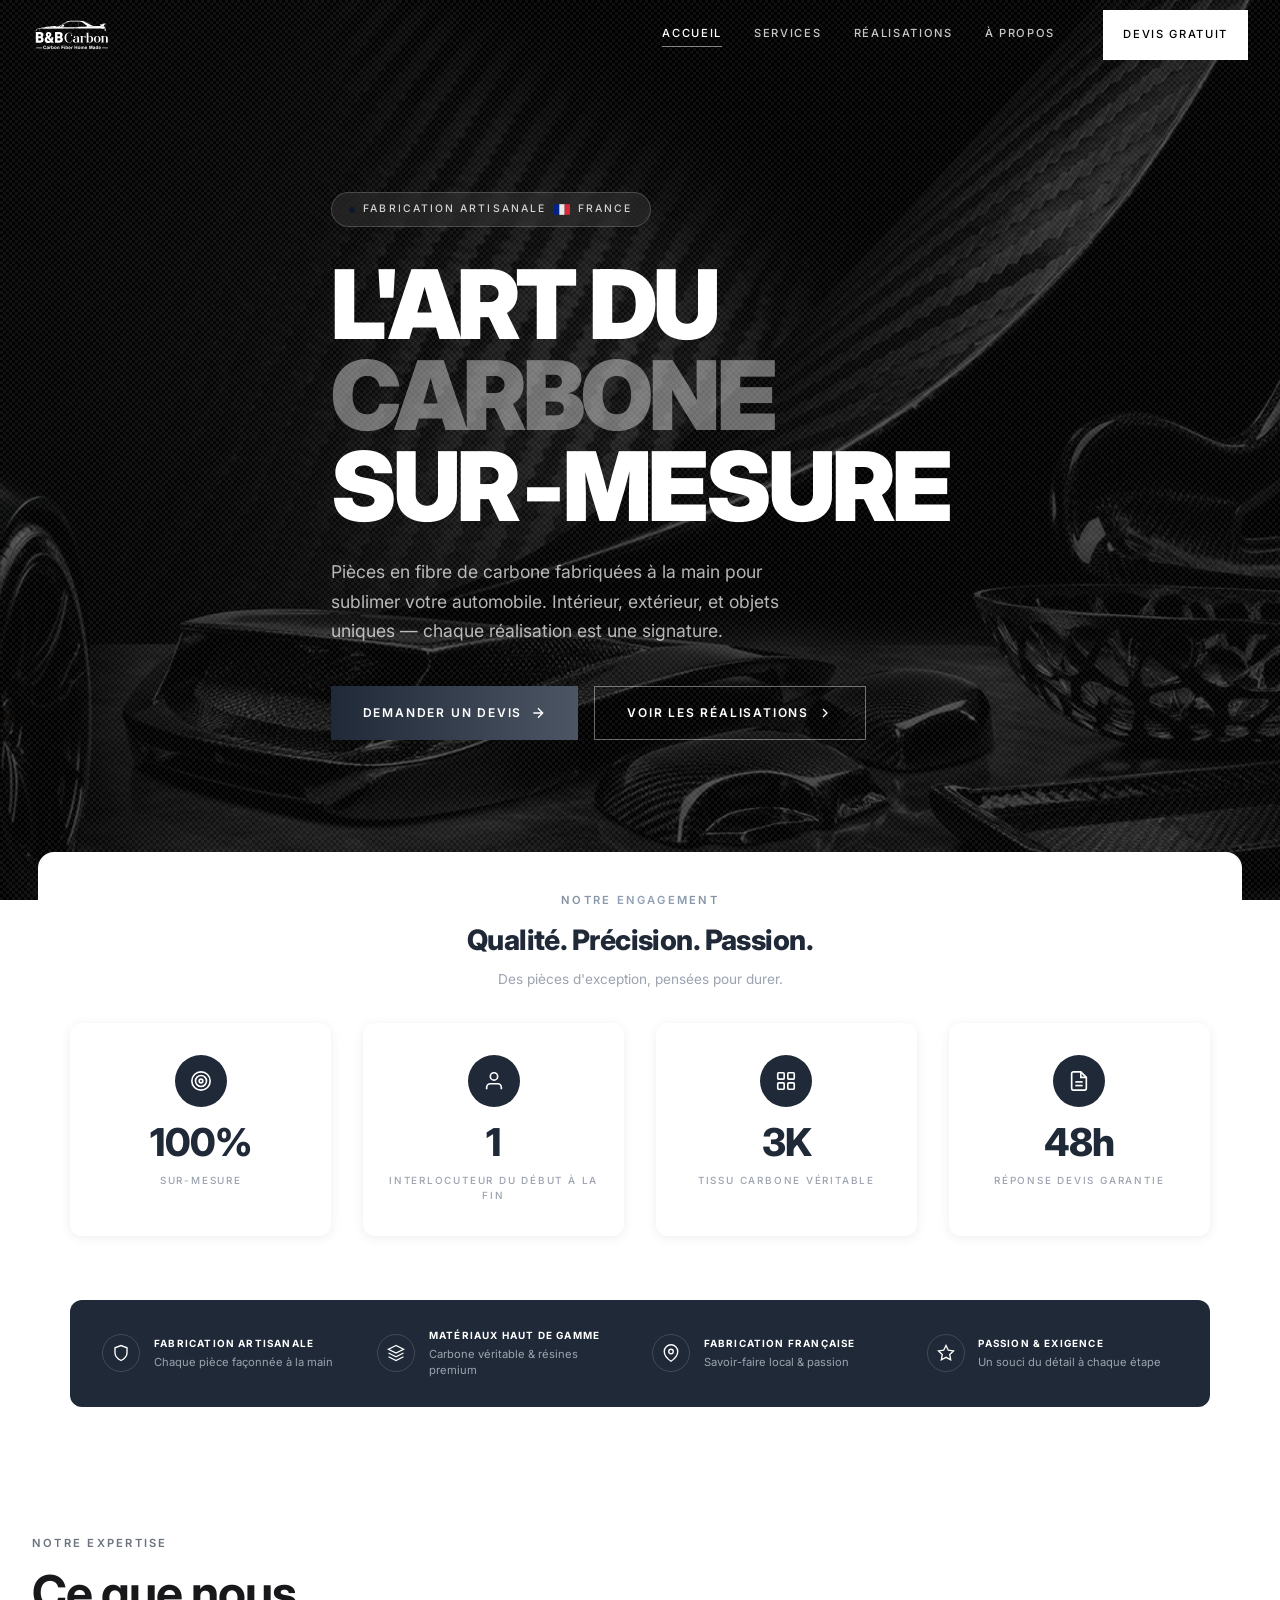
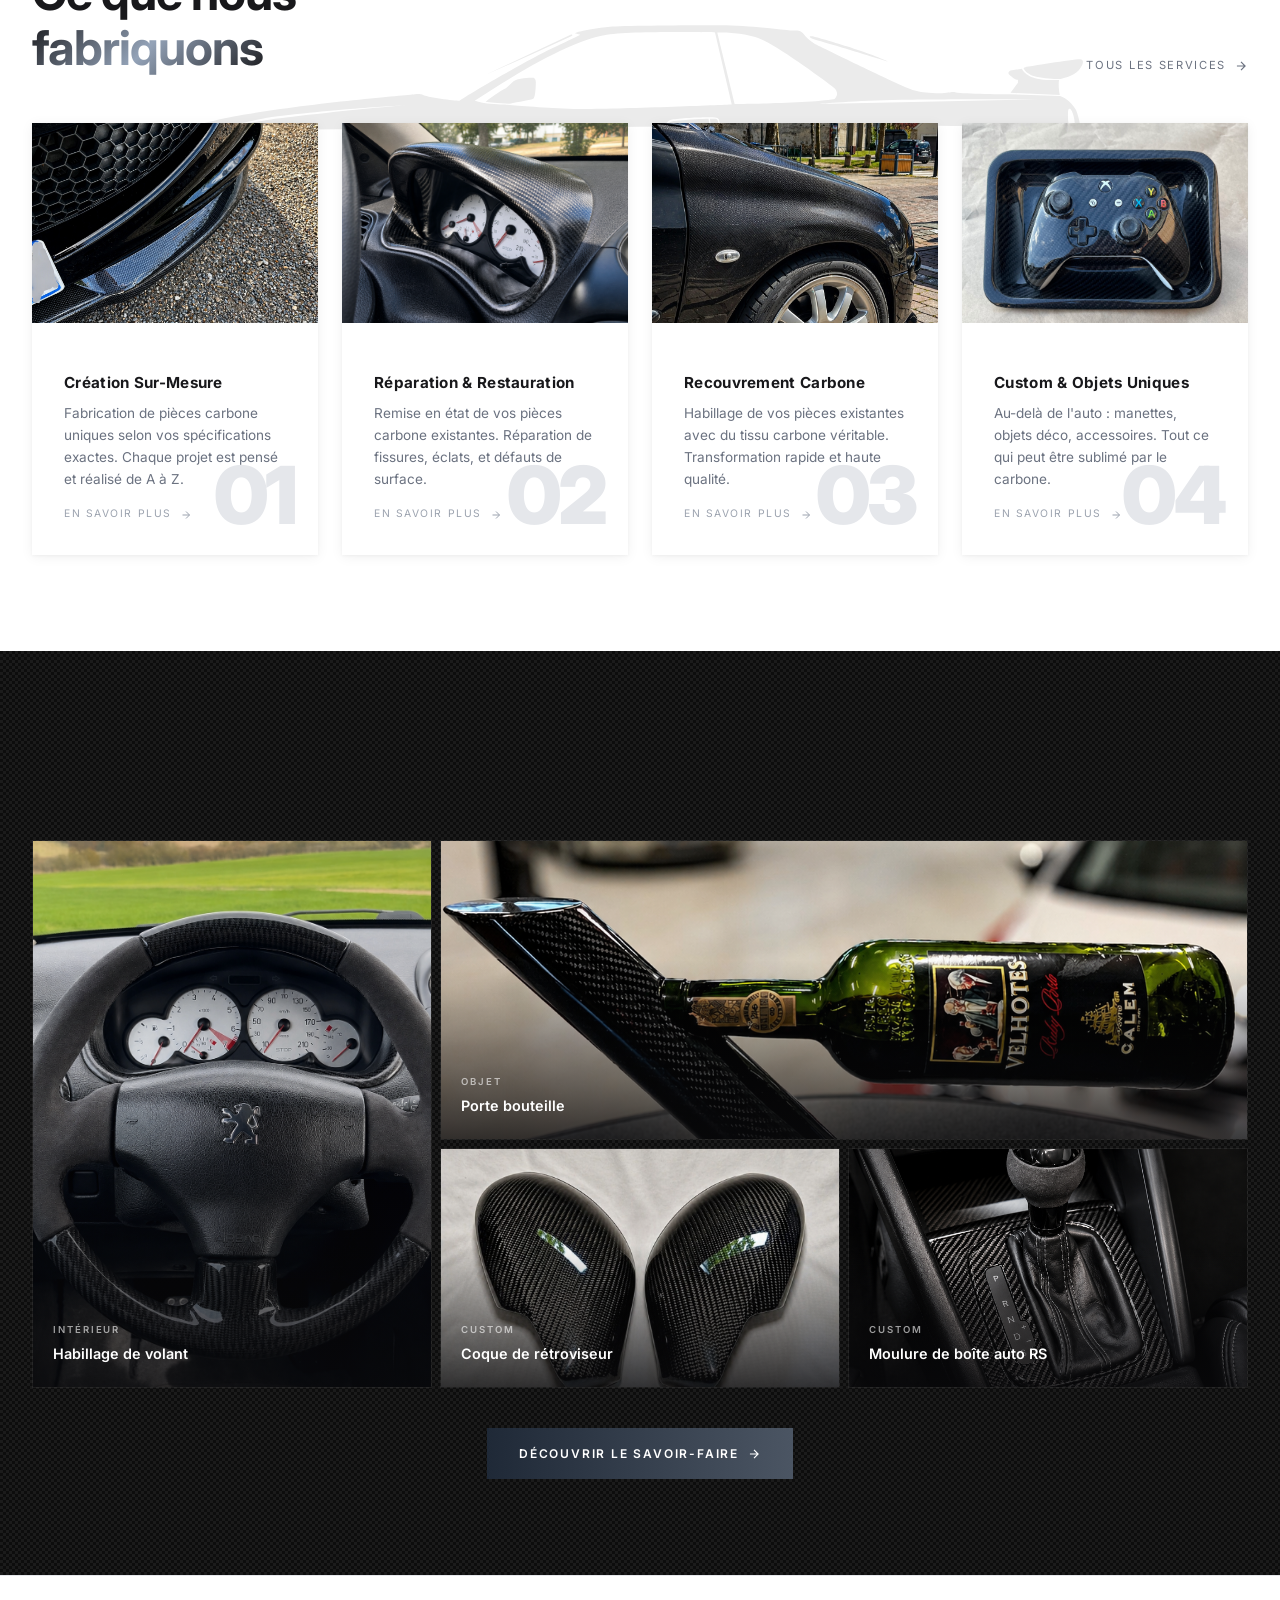
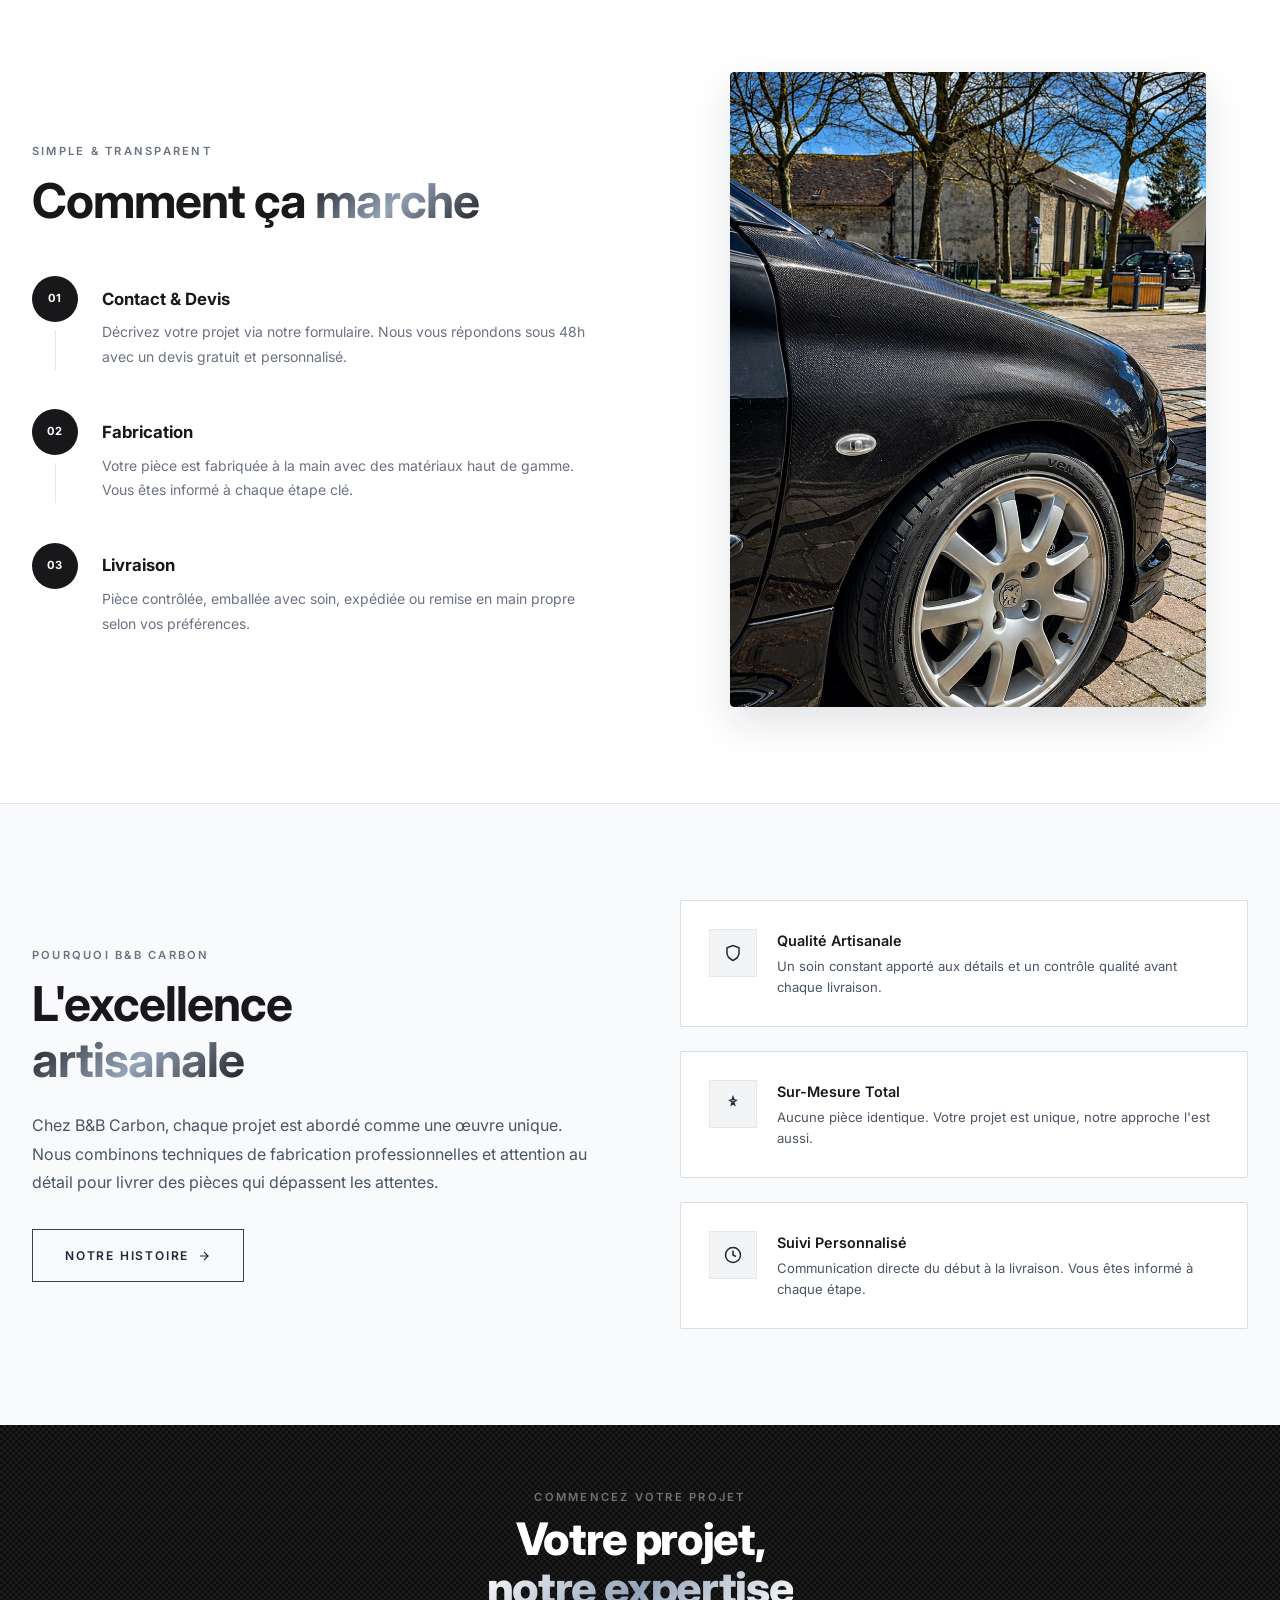
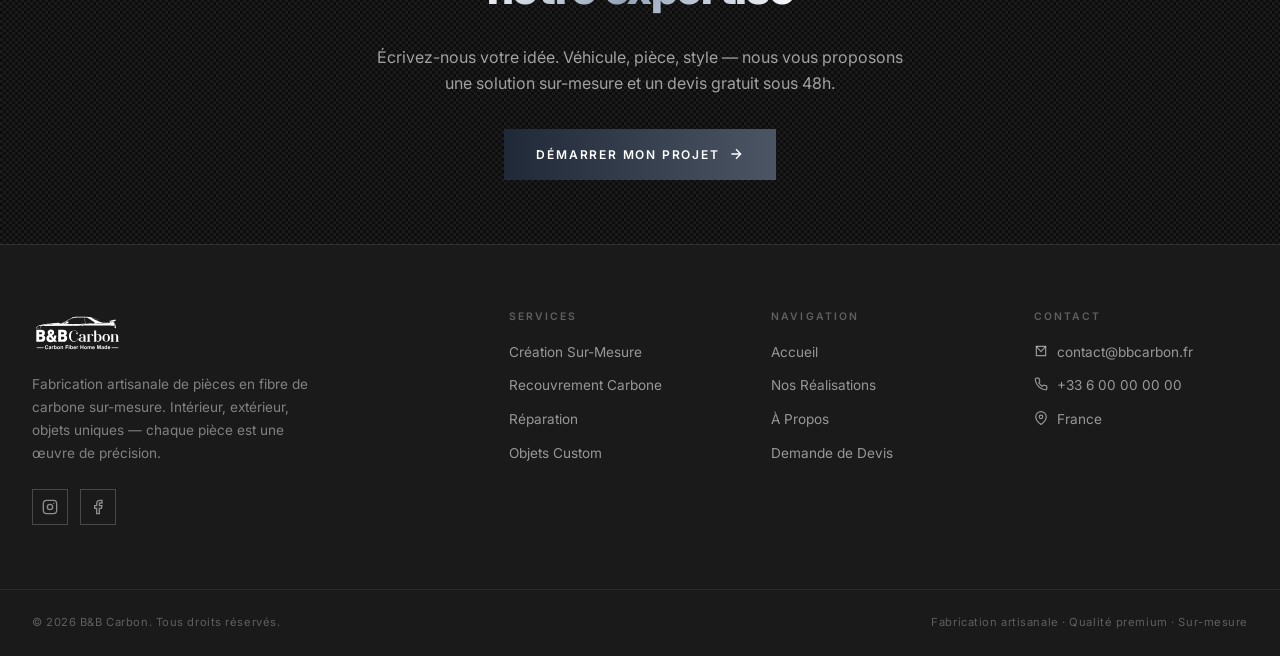
==== commit 05ccf96d: "optimisation video" ====
--- a/index.html
+++ b/index.html
@@ -385,8 +385,8 @@
           </div>
         </div>
         <div class="steps-right animate-in from-right">
-          <video autoplay muted loop playsinline>
-            <source src="images/video_volant.mp4" type="video/mp4" />
+          <video muted loop playsinline preload="none" poster="images/aile_206.png" class="lazy-video">
+            <source data-src="images/video_volant.mp4" type="video/mp4" />
           </video>
         </div>
       </div>
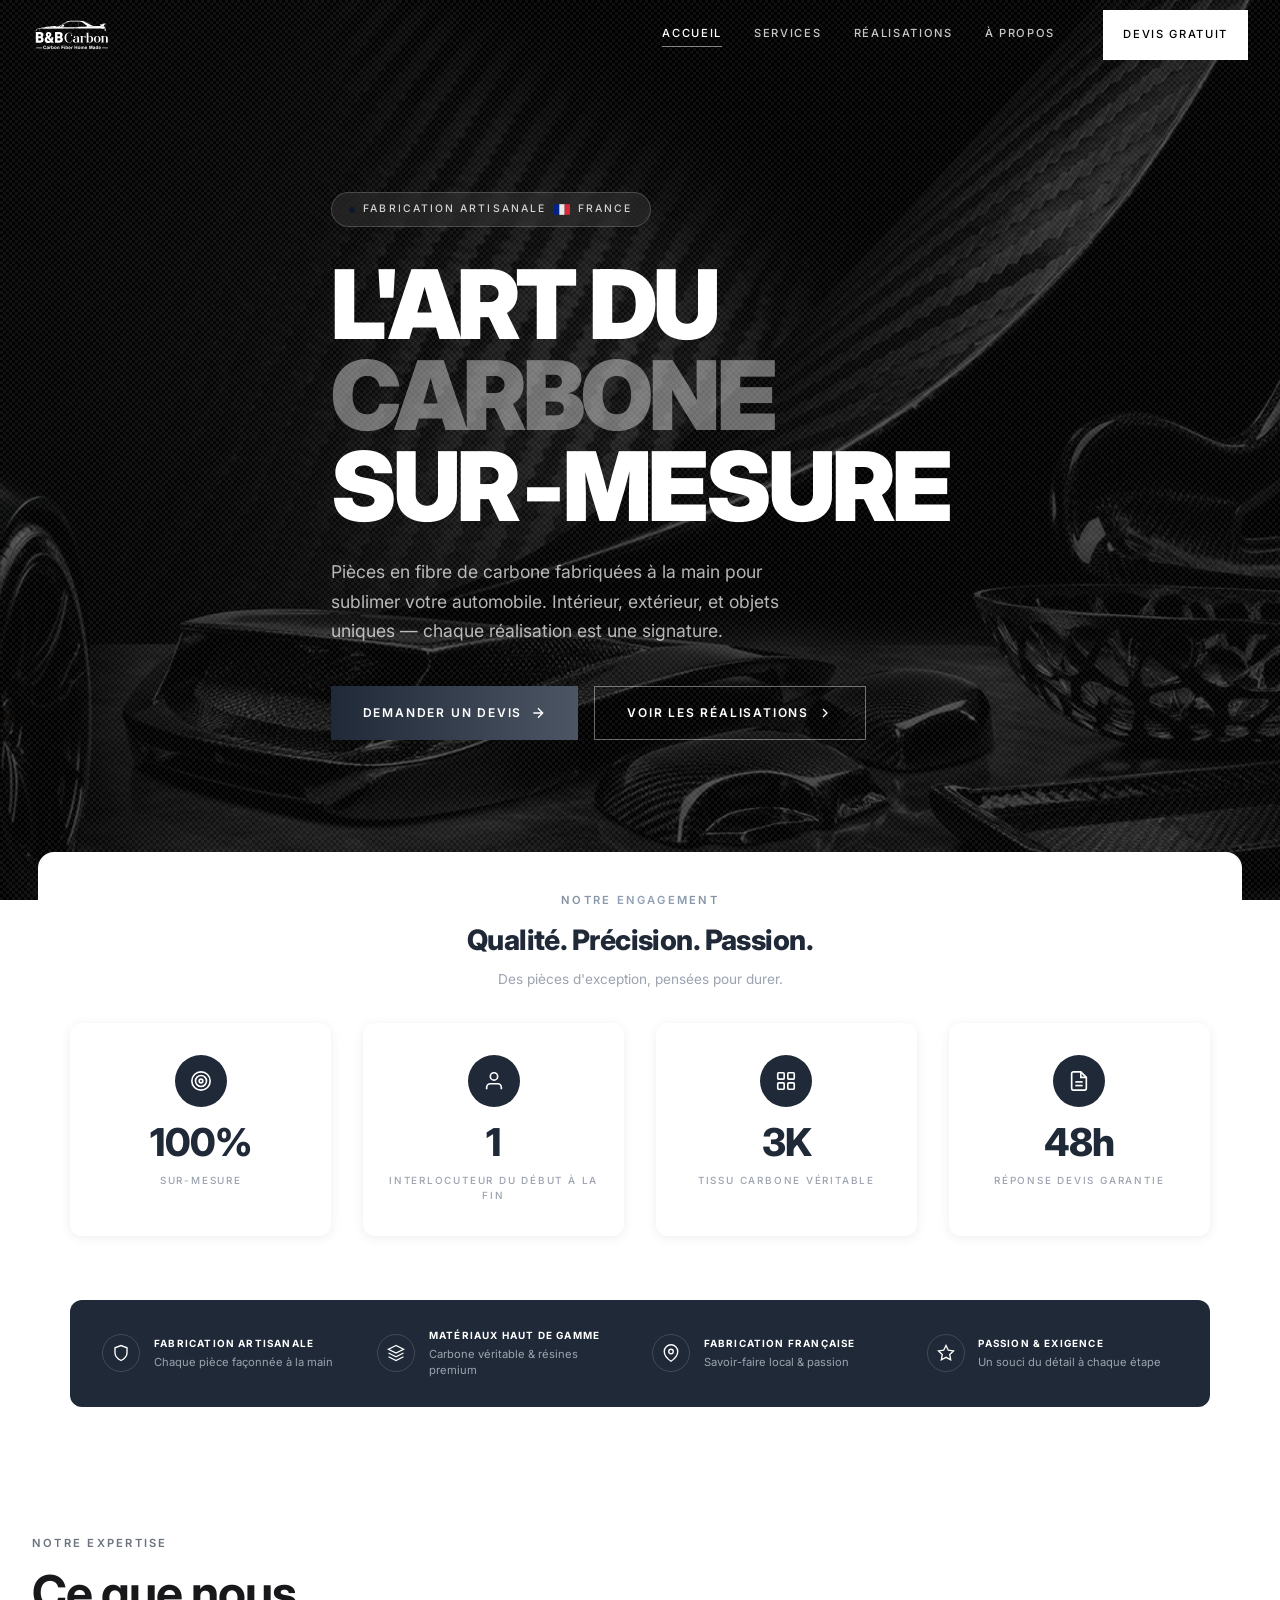
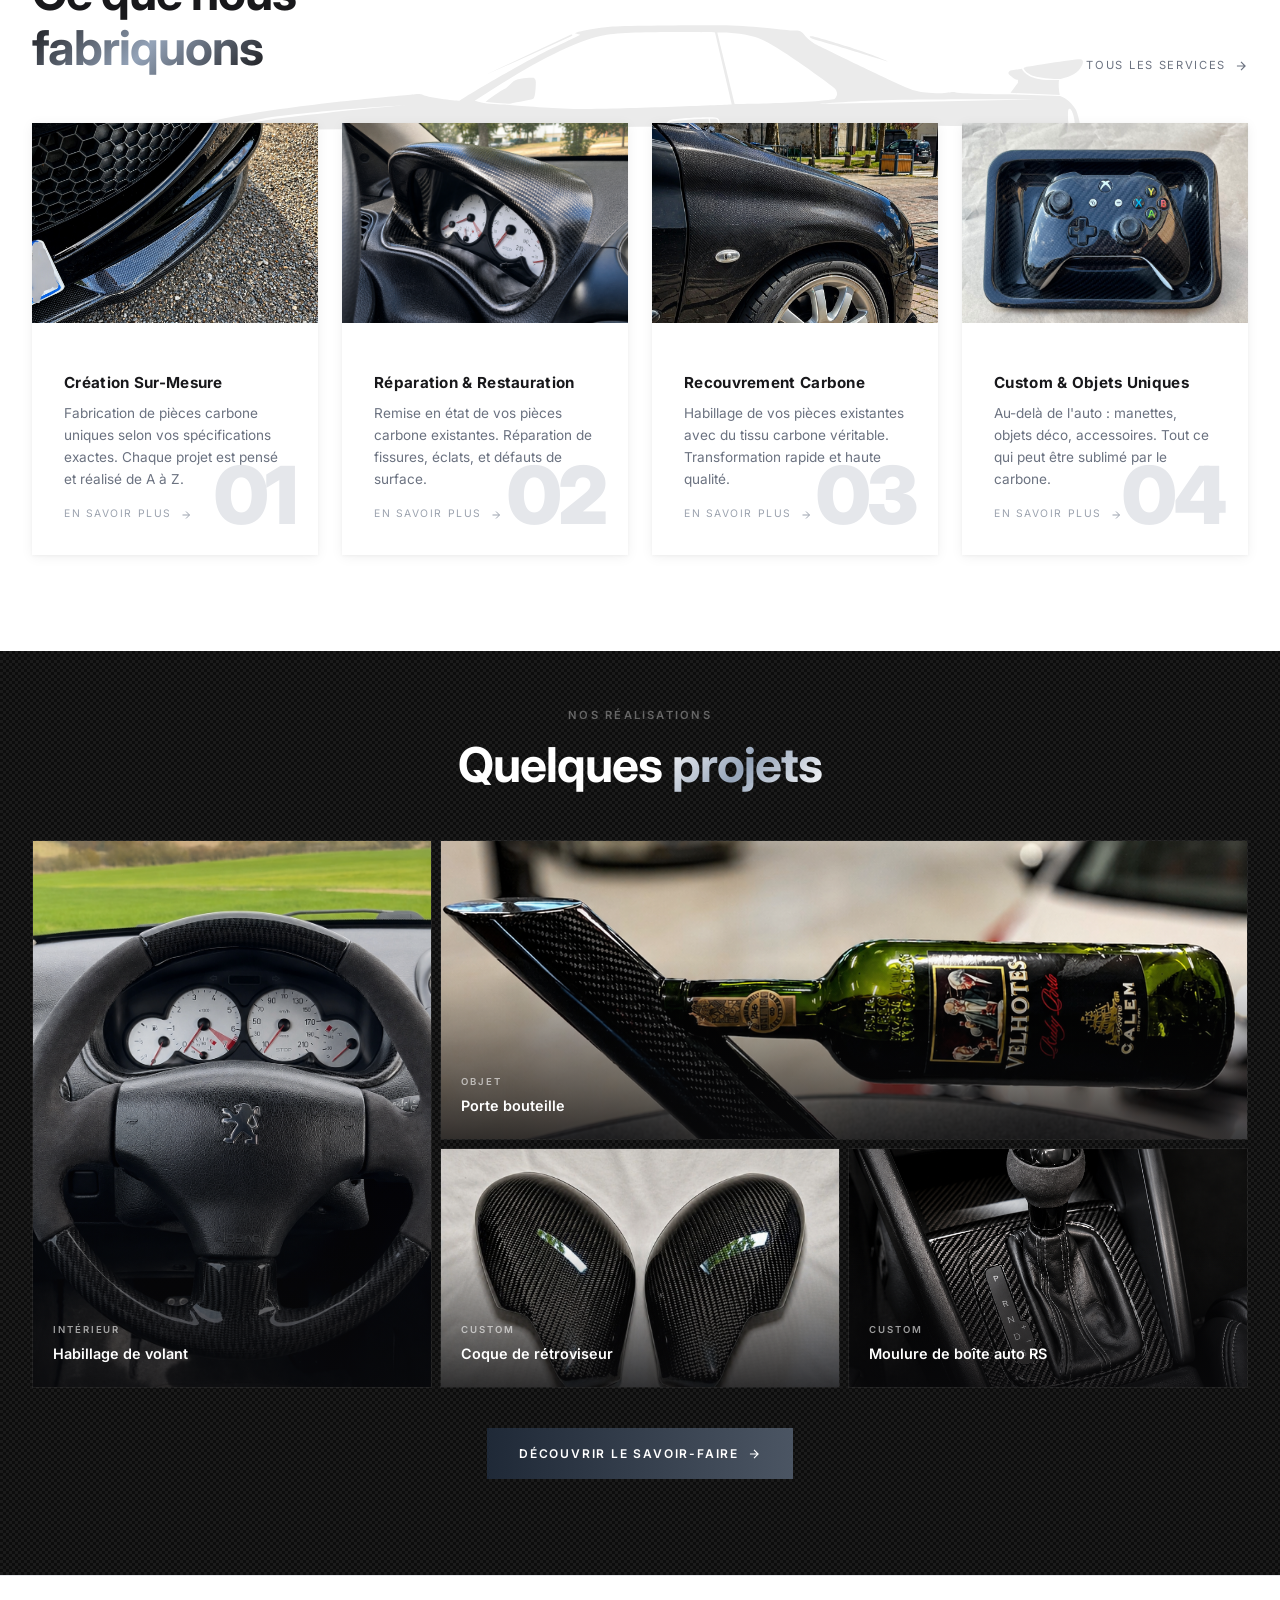
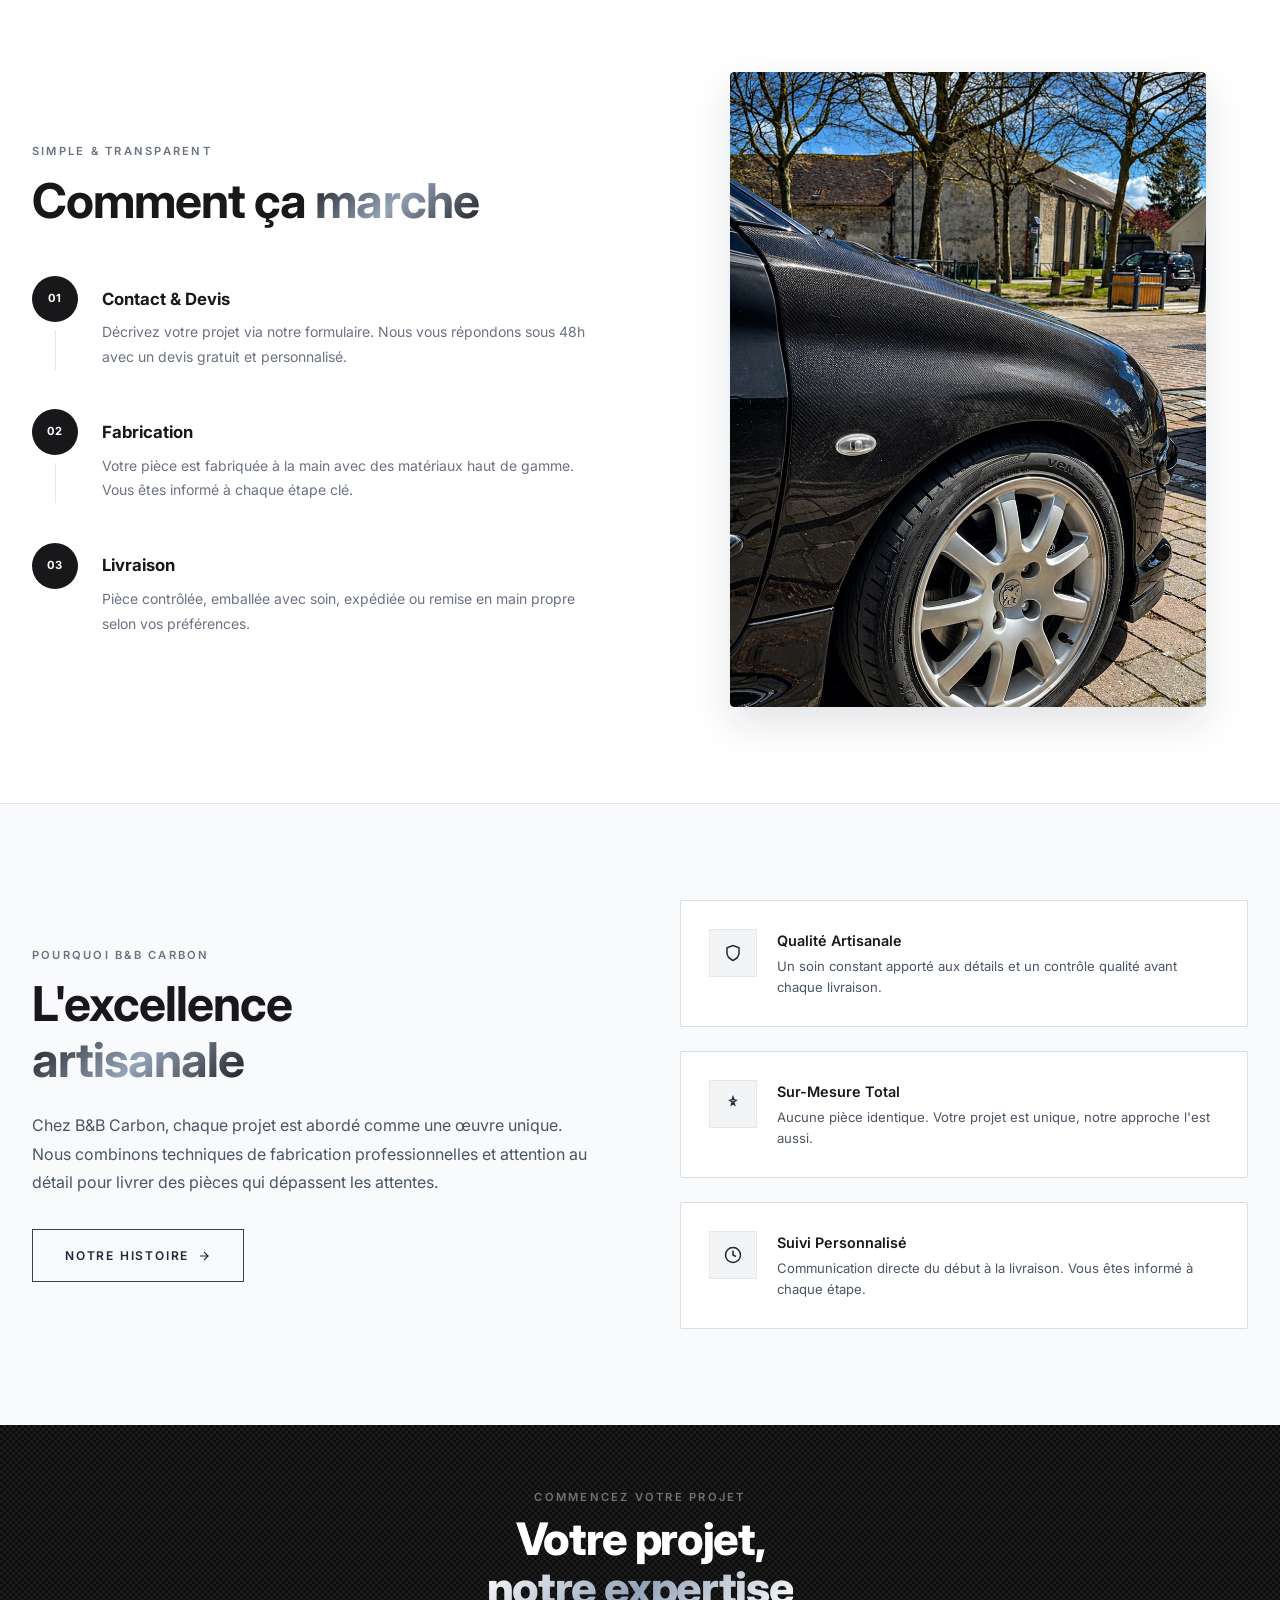
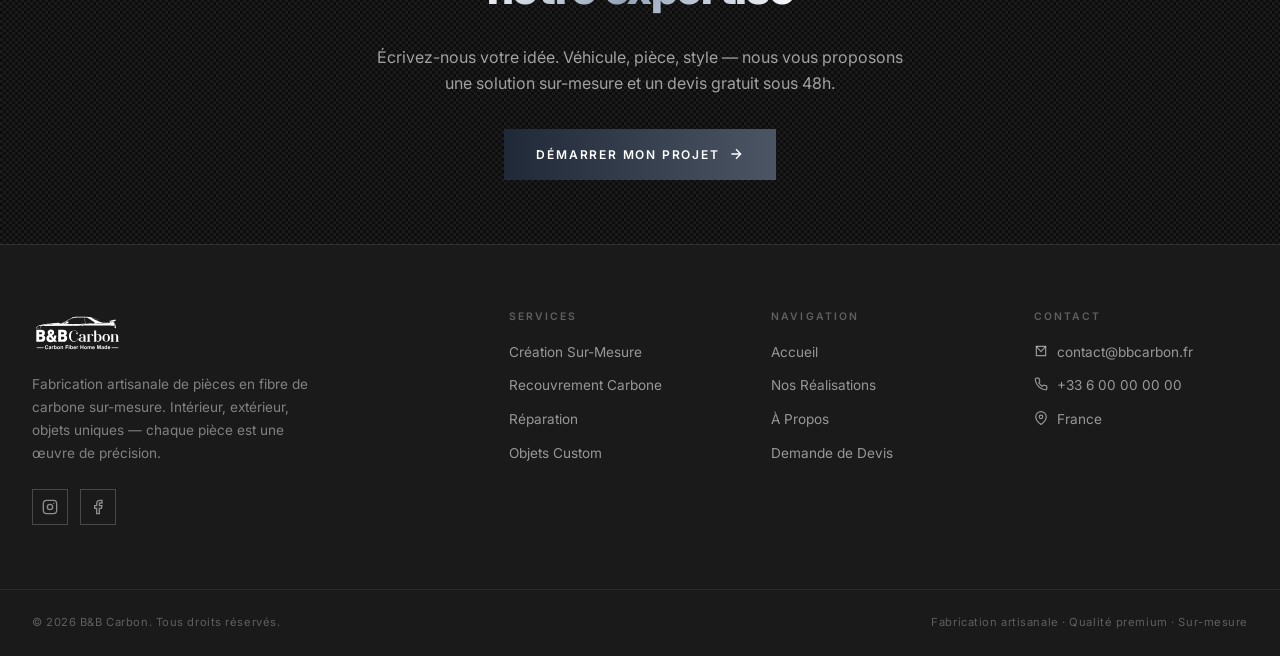
==== commit a8222f3b: "add preload for header images" ====
--- a/index.html
+++ b/index.html
@@ -8,6 +8,7 @@
   <link rel="preconnect" href="https://fonts.googleapis.com" />
   <link rel="preload" as="style" href="https://fonts.googleapis.com/css2?family=Inter:wght@300;400;500;600;700;800;900&display=swap" />
   <link href="https://fonts.googleapis.com/css2?family=Inter:wght@300;400;500;600;700;800;900&display=swap" rel="stylesheet" media="print" onload="this.media='all'" />
+  <link rel="preload" as="image" href="images/header.png" />
   <link rel="stylesheet" href="css/style.css" />
   <style>
     .nav { background: transparent; border-bottom-color: transparent; }
--- a/css/style.css
+++ b/css/style.css
@@ -1598,13 +1598,27 @@
 }
 
 .sv2-dot {
-  display: inline-flex;
-  width: 6px;
-  height: 6px;
+  display: inline-block;
+  width: 15px;
+  height: 15px;
   border-radius: 50%;
-  background: var(--gray-400);
+  background: transparent;
+  border: 1.5px solid var(--zinc-900);
   flex-shrink: 0;
-  margin-top: 4px;
+  margin-top: 2px;
+  position: relative;
+}
+.sv2-dot::after {
+  content: '';
+  position: absolute;
+  top: 50%;
+  left: 50%;
+  width: 3px;
+  height: 5.5px;
+  border: 1.5px solid var(--zinc-900);
+  border-top: none;
+  border-left: none;
+  transform: translate(-50%, -60%) rotate(45deg);
 }
 
 .sv2-details-right {
@@ -1636,19 +1650,19 @@
   align-items: center;
   gap: 0.5rem;
   padding: 0.5rem 1rem;
-  background: #fff;
-  border: 1px solid var(--gray-300);
+  background: var(--zinc-900);
+  border: 1px solid var(--zinc-900);
   border-radius: 20px;
   font-size: 0.75rem;
   font-weight: 500;
-  color: var(--gray-600);
+  color: #fff;
   letter-spacing: 0.05em;
   transition: all 0.2s;
 }
 .sv2-example-tag:hover {
-  border-color: var(--zinc-900);
-  color: var(--zinc-900);
-  background: var(--gray-100);
+  border-color: var(--charcoal-light);
+  color: #fff;
+  background: var(--charcoal-light);
 }
 
 /* ============================================================
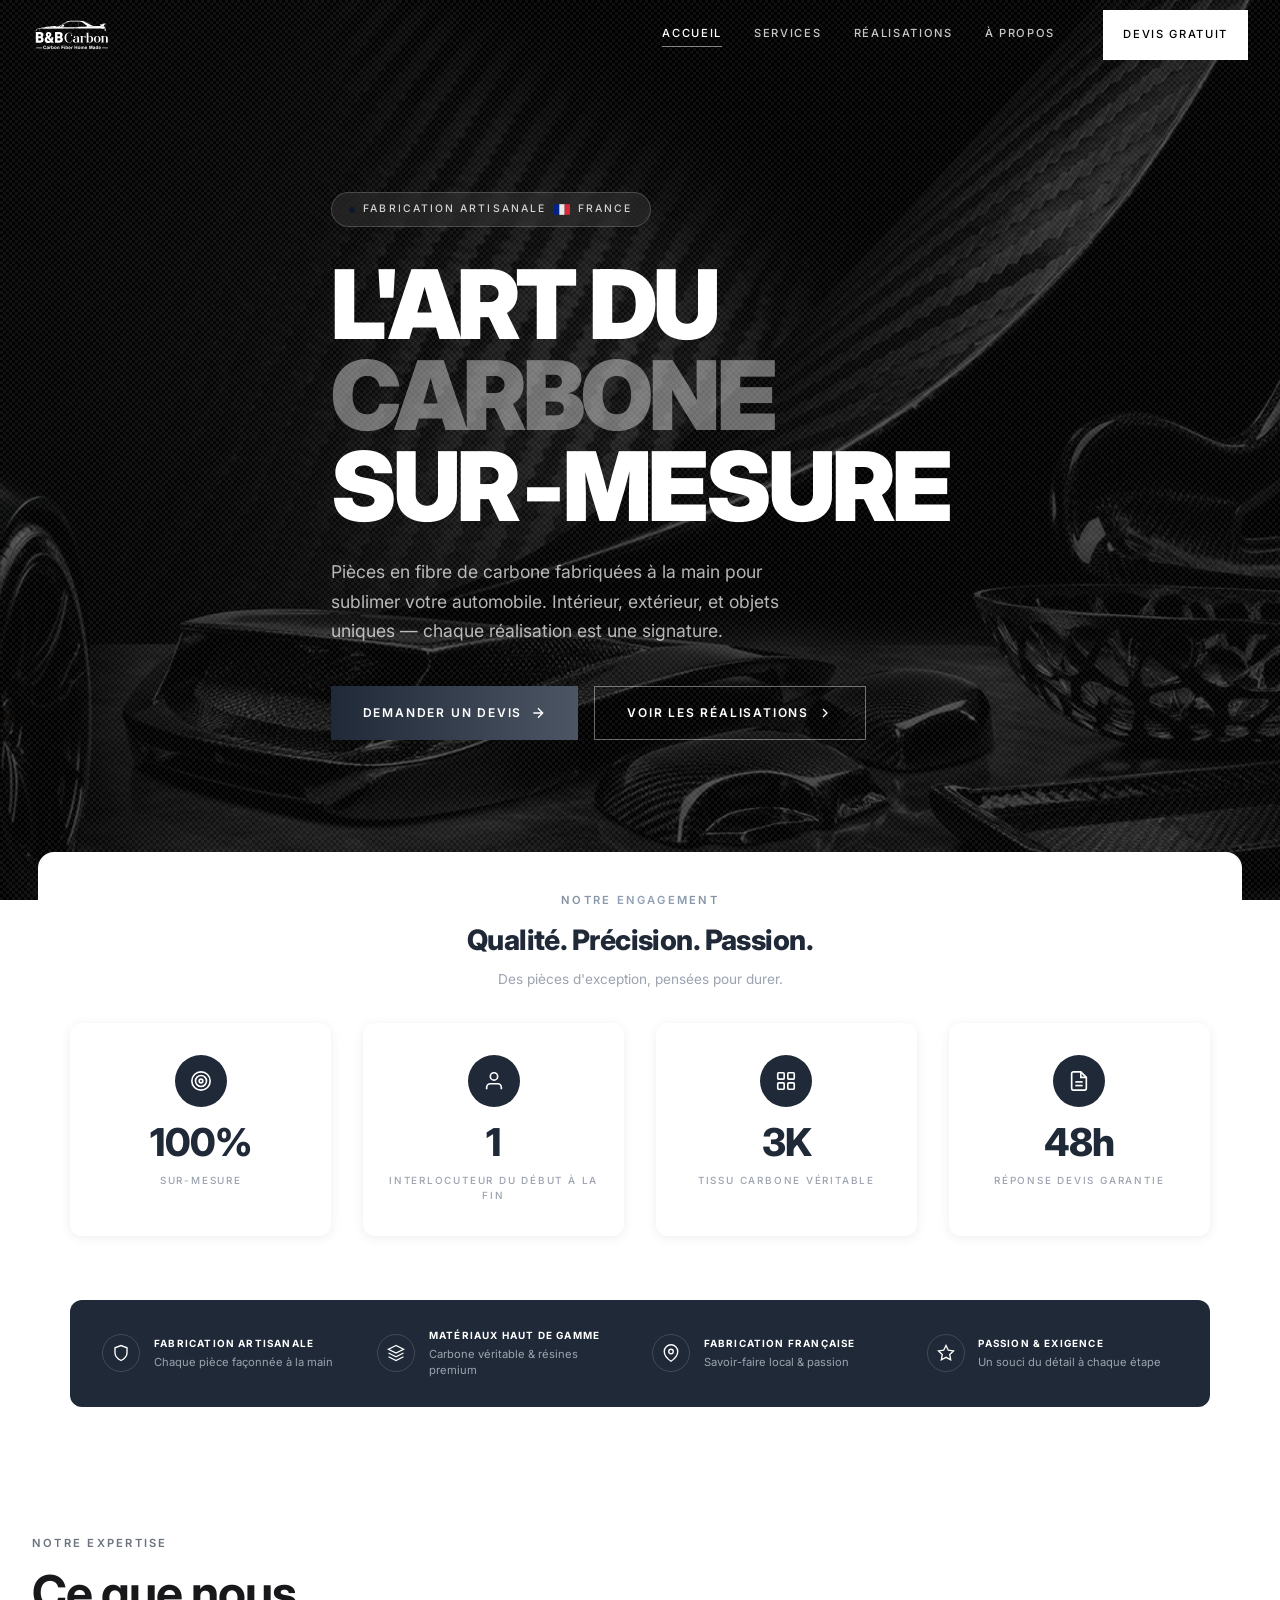
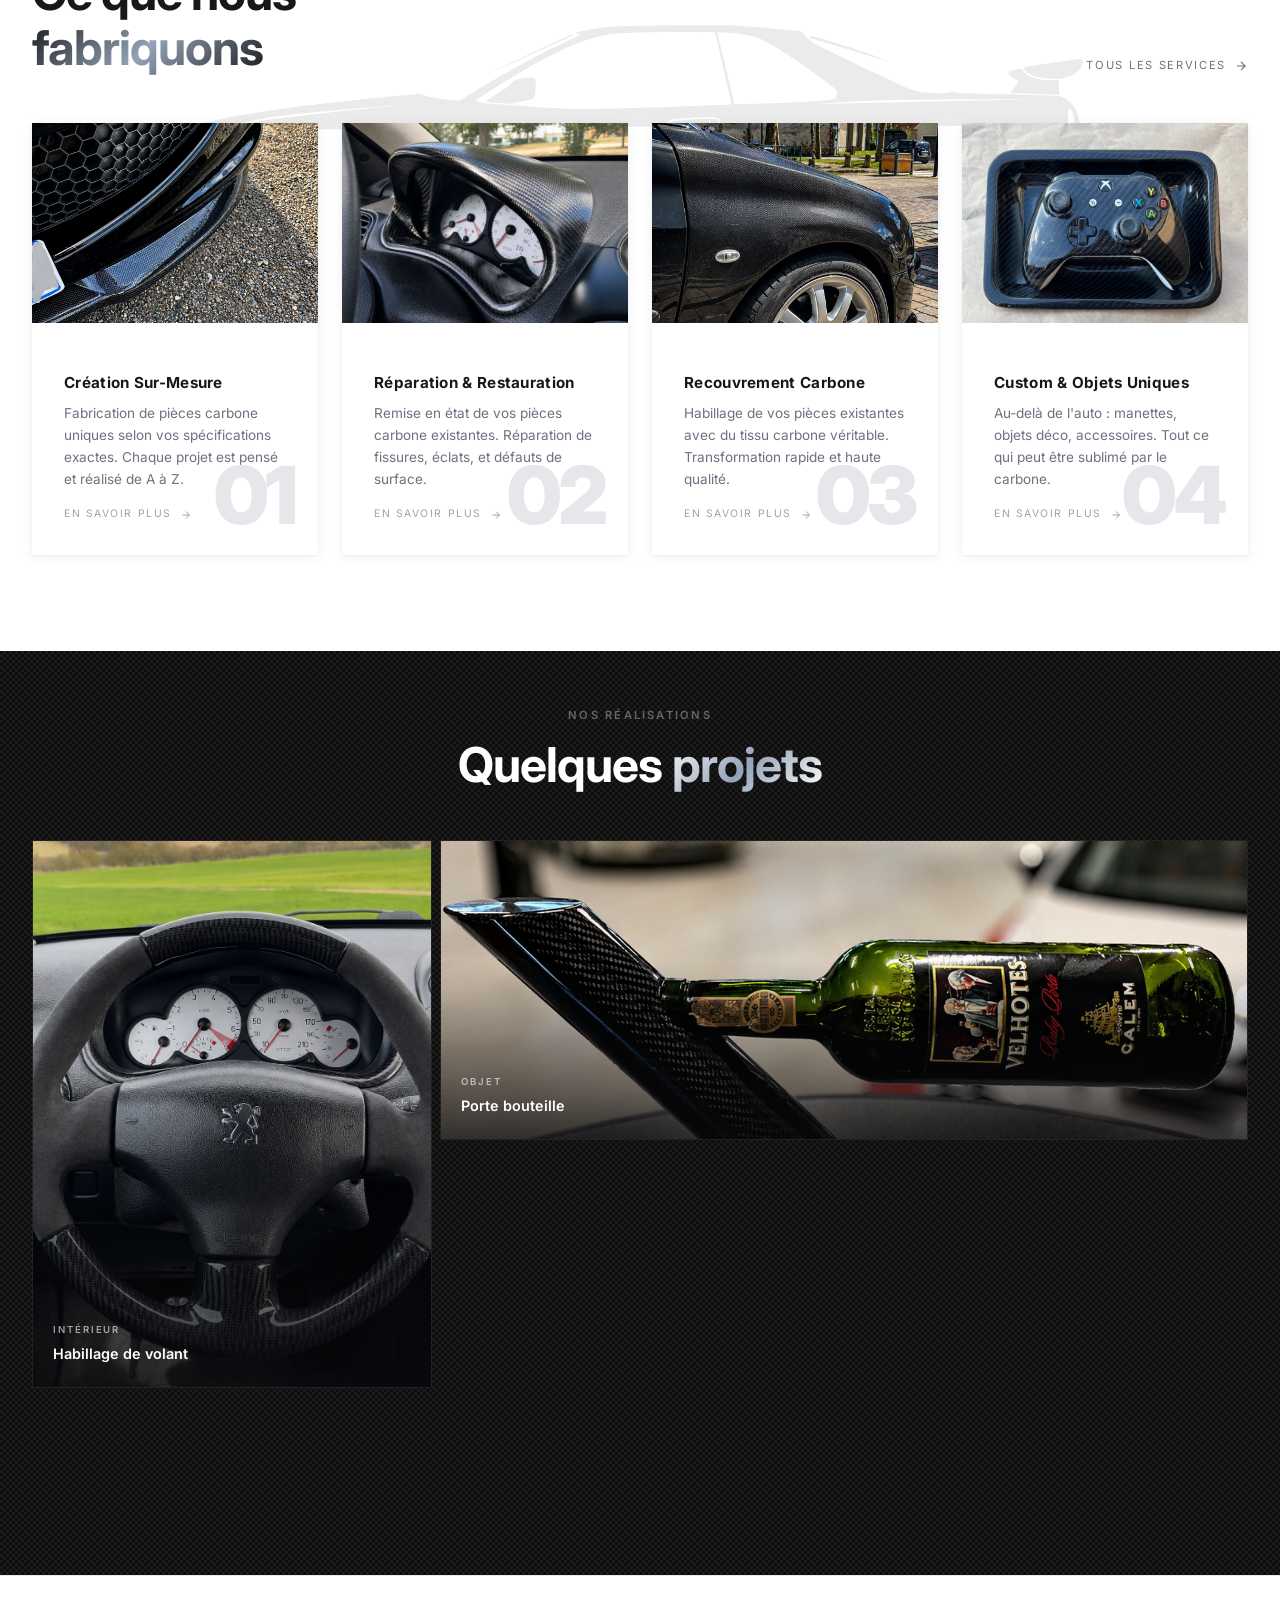
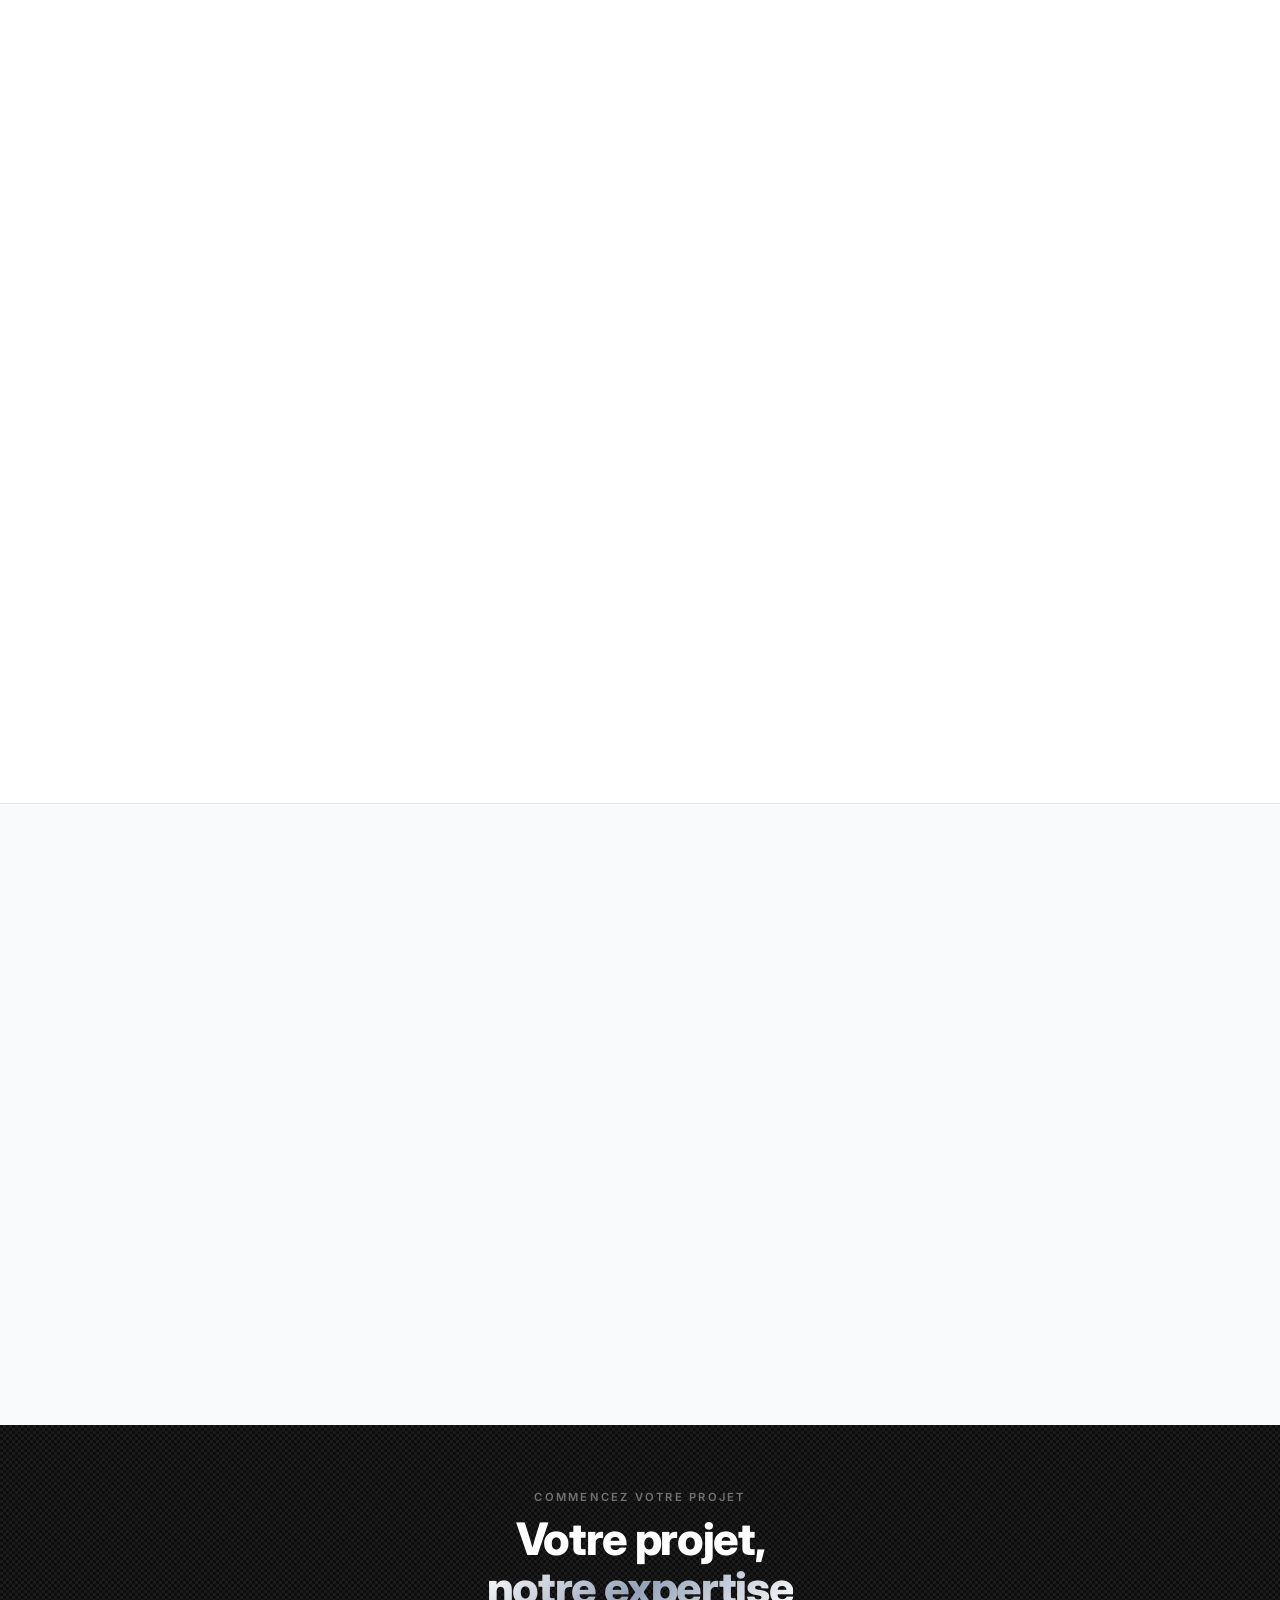
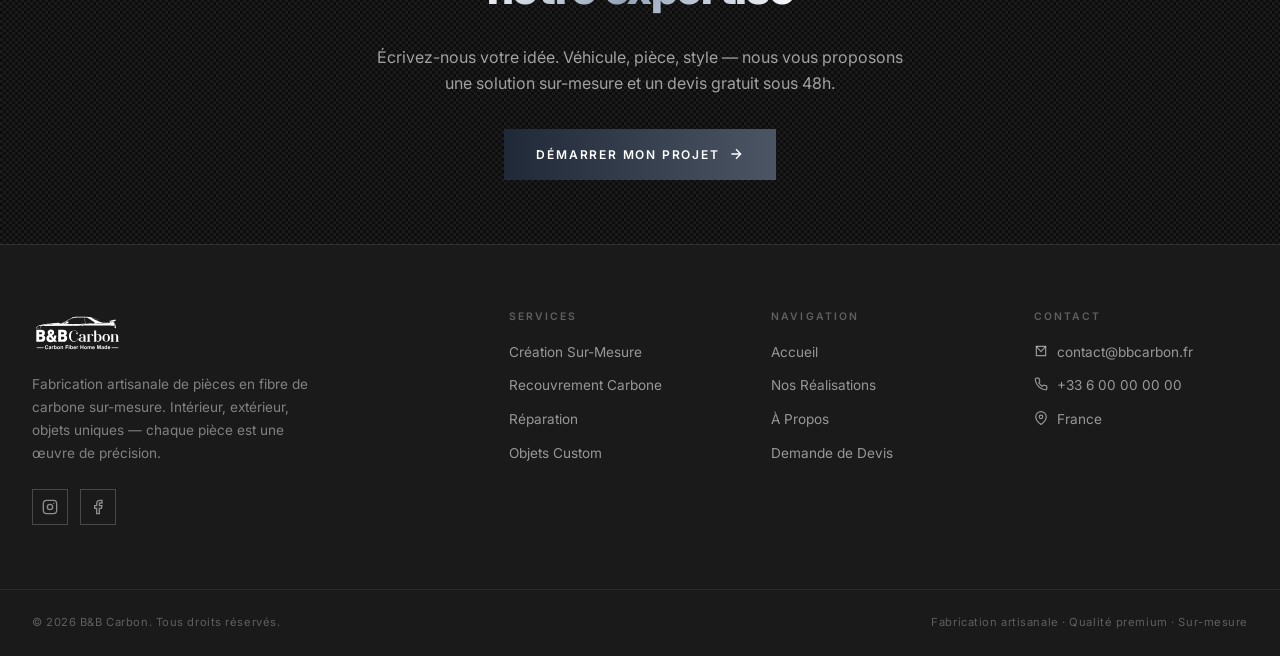
==== commit 5ac07175: "improve video" ====
--- a/index.html
+++ b/index.html
@@ -385,10 +385,13 @@
             </div>
           </div>
         </div>
-        <div class="steps-right animate-in from-right">
+        <div class="steps-right animate-in from-right steps-video-wrap">
           <video muted loop playsinline preload="none" poster="images/aile_206.png" class="lazy-video">
             <source data-src="images/video_volant.mp4" type="video/mp4" />
           </video>
+          <button class="video-play-btn" aria-label="Lire la vidéo">
+            <svg width="20" height="20" fill="currentColor" viewBox="0 0 24 24"><path d="M8 5v14l11-7z"/></svg>
+          </button>
         </div>
       </div>
     </div>
--- a/css/style.css
+++ b/css/style.css
@@ -1764,6 +1764,33 @@
   display: block;
   border-radius: 4px;
 }
+.steps-video-wrap {
+  position: relative;
+}
+.video-play-btn {
+  position: absolute;
+  inset: 0;
+  margin: auto;
+  width: 60px;
+  height: 60px;
+  border-radius: 50%;
+  background: rgba(255,255,255,0.92);
+  border: none;
+  cursor: pointer;
+  display: flex;
+  align-items: center;
+  justify-content: center;
+  color: var(--zinc-900);
+  box-shadow: 0 4px 20px rgba(0,0,0,0.2);
+  transition: transform 0.2s, background 0.2s;
+}
+.video-play-btn:hover {
+  transform: scale(1.08);
+  background: #fff;
+}
+.video-play-btn.hidden {
+  display: none;
+}
 
 @media (max-width: 1023px) {
   .steps-layout {
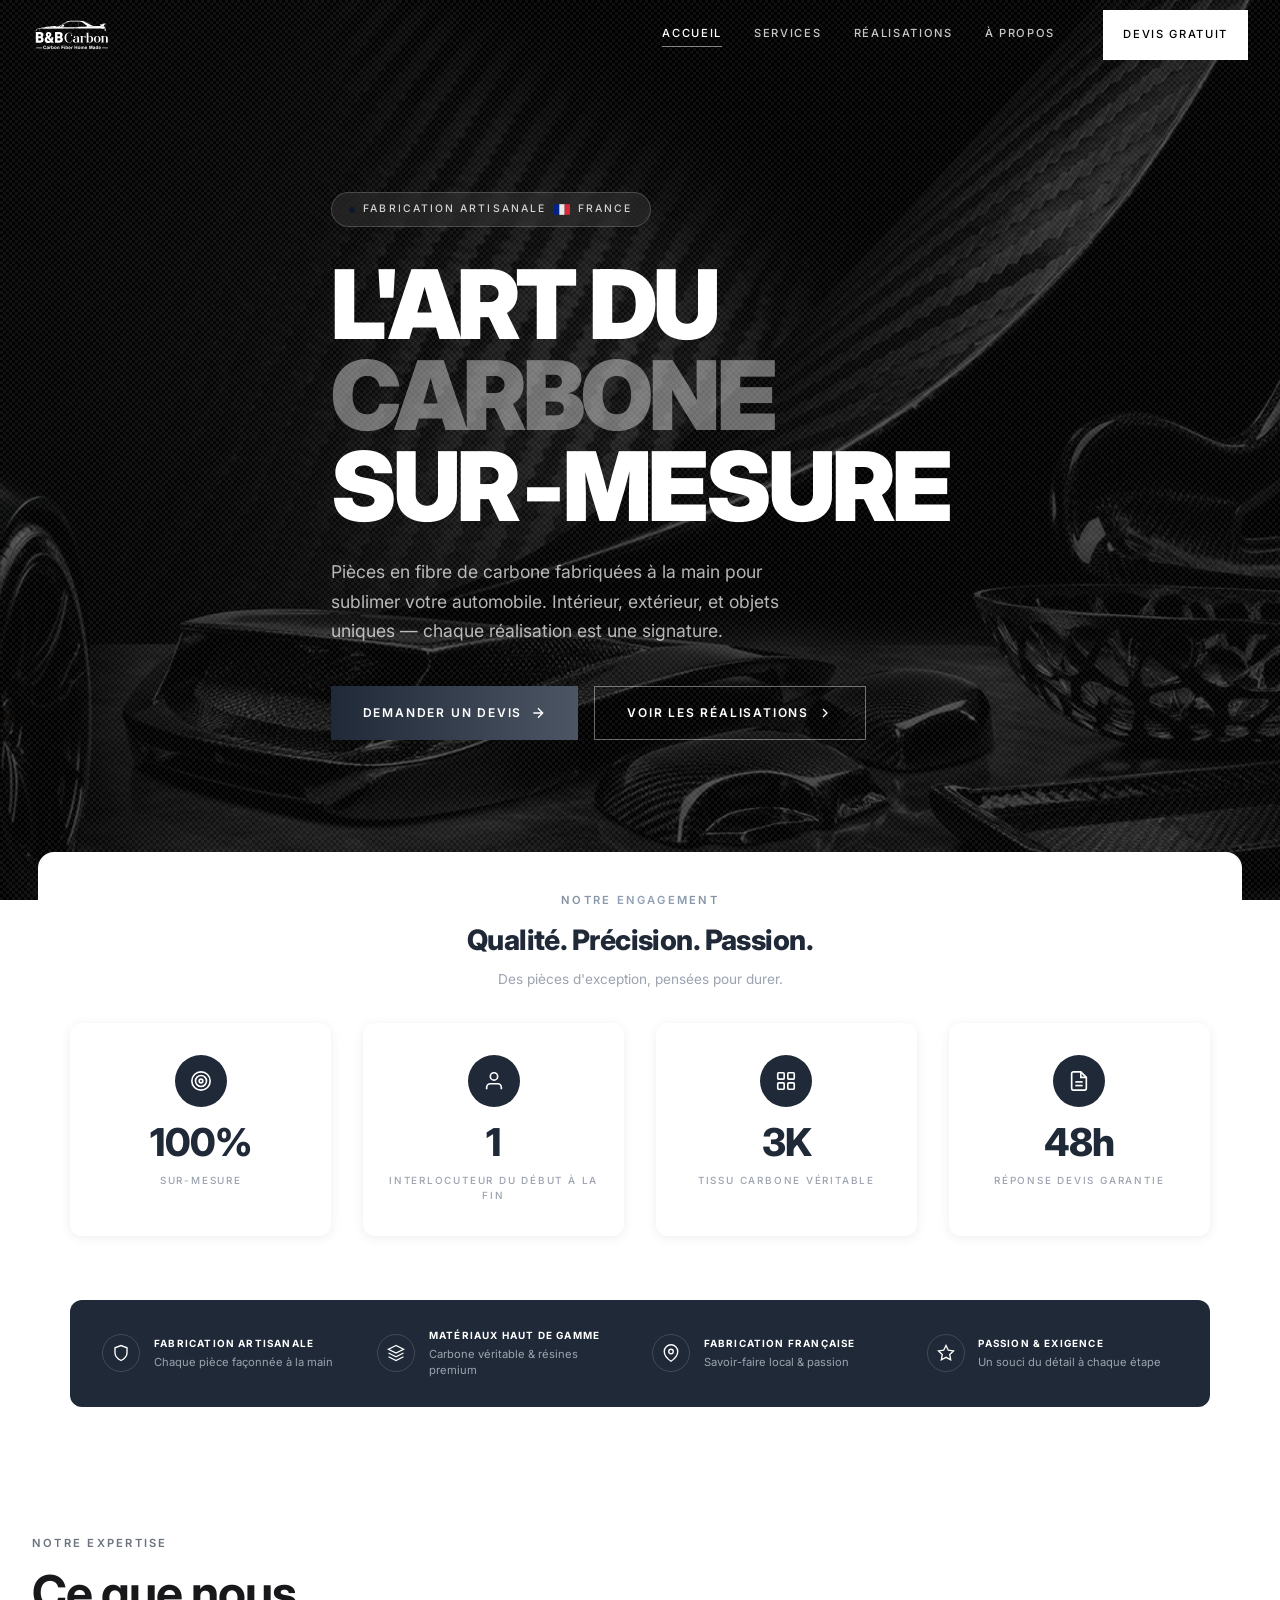
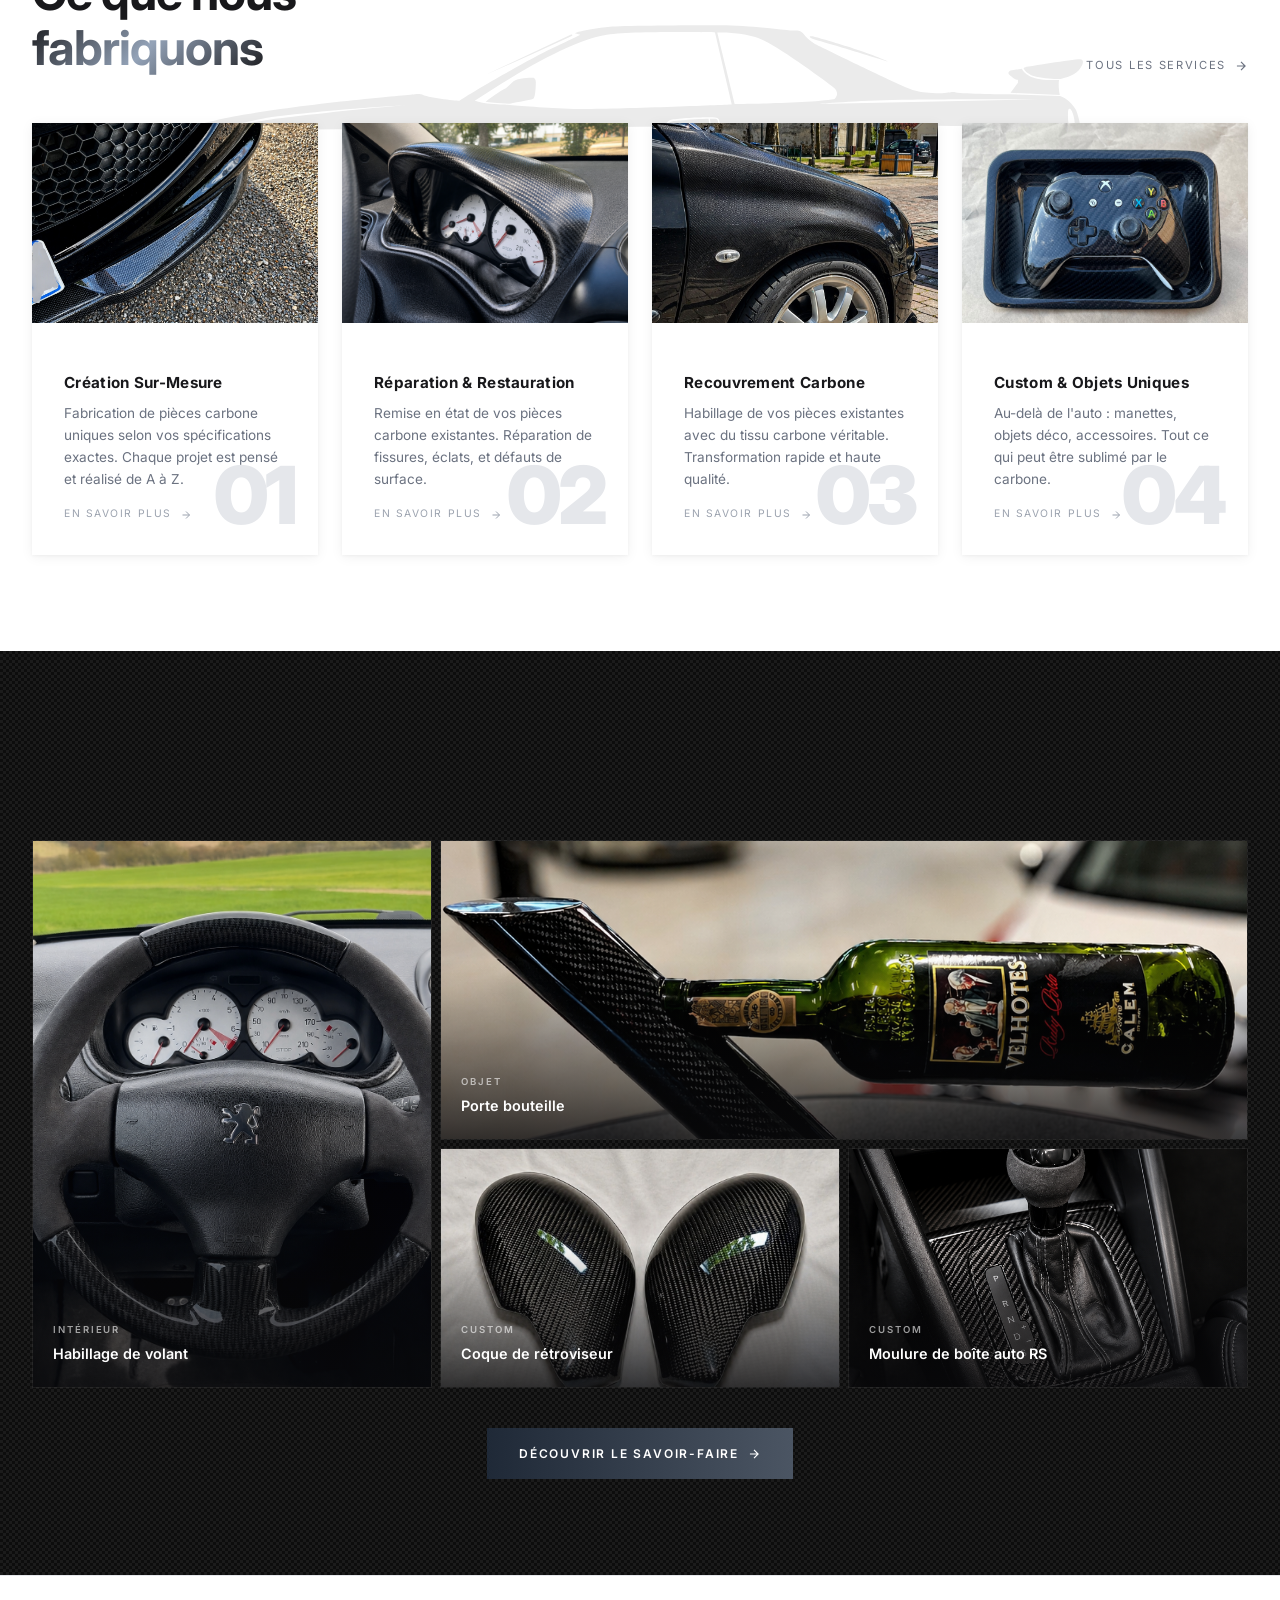
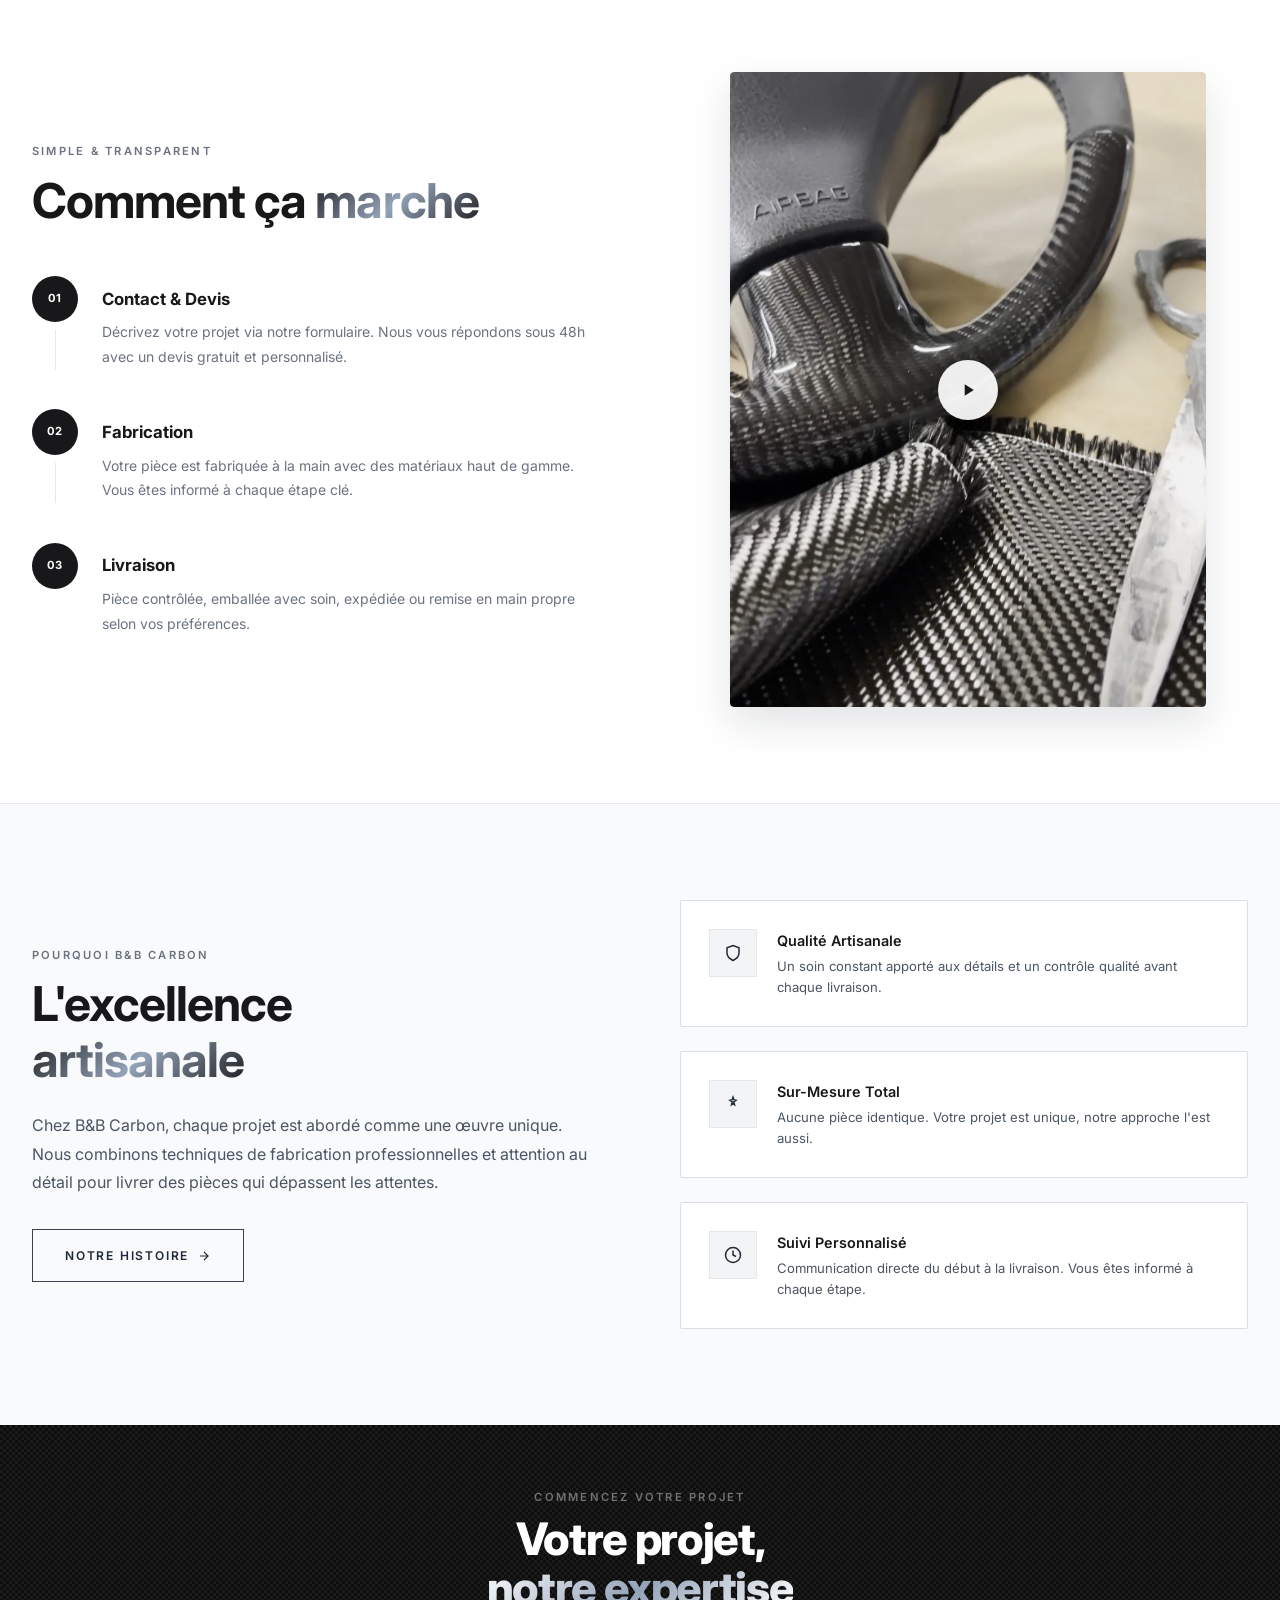
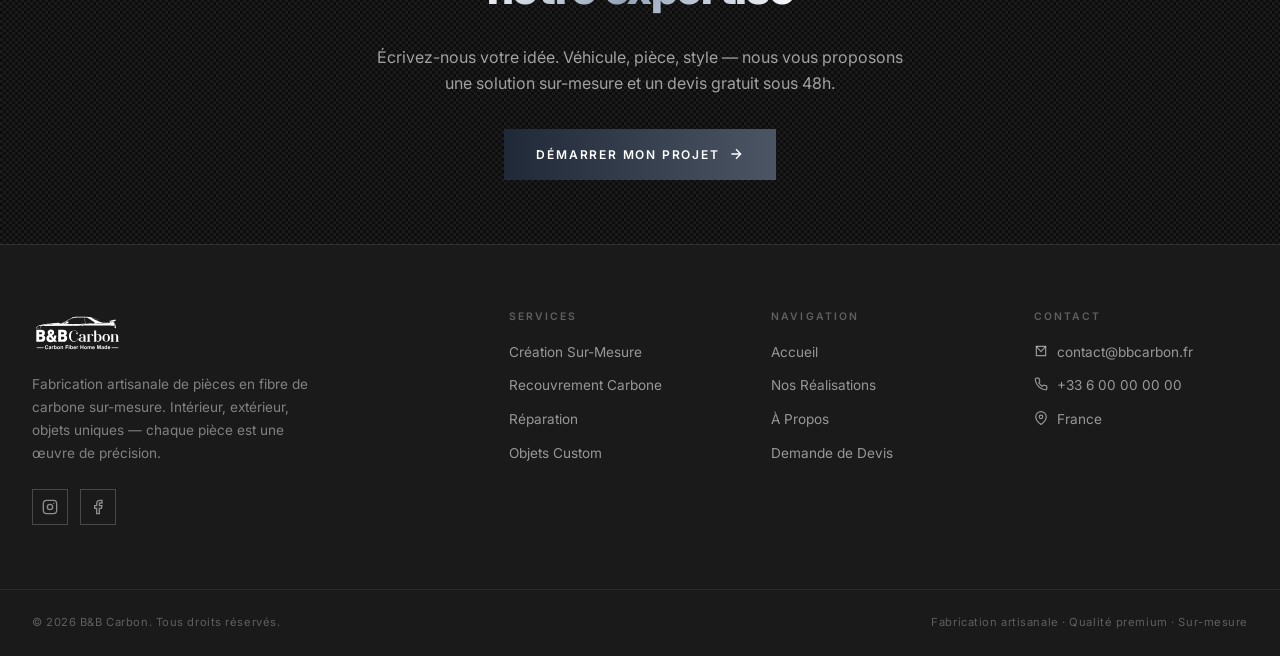
==== commit d8db0acb: "change miniature video" ====
--- a/index.html
+++ b/index.html
@@ -386,7 +386,7 @@
           </div>
         </div>
         <div class="steps-right animate-in from-right steps-video-wrap">
-          <video muted loop playsinline preload="none" poster="images/aile_206.png" class="lazy-video">
+          <video muted loop playsinline preload="none" poster="images/video_load.png" class="lazy-video">
             <source data-src="images/video_volant.mp4" type="video/mp4" />
           </video>
           <button class="video-play-btn" aria-label="Lire la vidéo">
--- a/css/style.css
+++ b/css/style.css
@@ -583,7 +583,7 @@
   line-height: 1.4;
 }
 @media (max-width: 768px) { .stats-features-grid { grid-template-columns: repeat(2, 1fr); } }
-@media (max-width: 480px) { .stats-features-grid { grid-template-columns: 1fr; } }
+@media (max-width: 480px) { .stats-features-grid { grid-template-columns: repeat(2, 1fr); gap: 1rem; } }
 @media (max-width: 768px) {
   .stats-section {
     border-radius: 1rem 1rem 0 0;
@@ -592,8 +592,8 @@
   .stats-features-bar {
     border-radius: 0;
     margin: 0 calc(-1 * (var(--px) + clamp(1rem, 3vw, 2.5rem)));
-    padding-left: calc(var(--px) + clamp(1rem, 3vw, 2.5rem));
-    padding-right: calc(var(--px) + clamp(1rem, 3vw, 2.5rem));
+    padding-left: var(--px);
+    padding-right: var(--px);
   }
 }
 
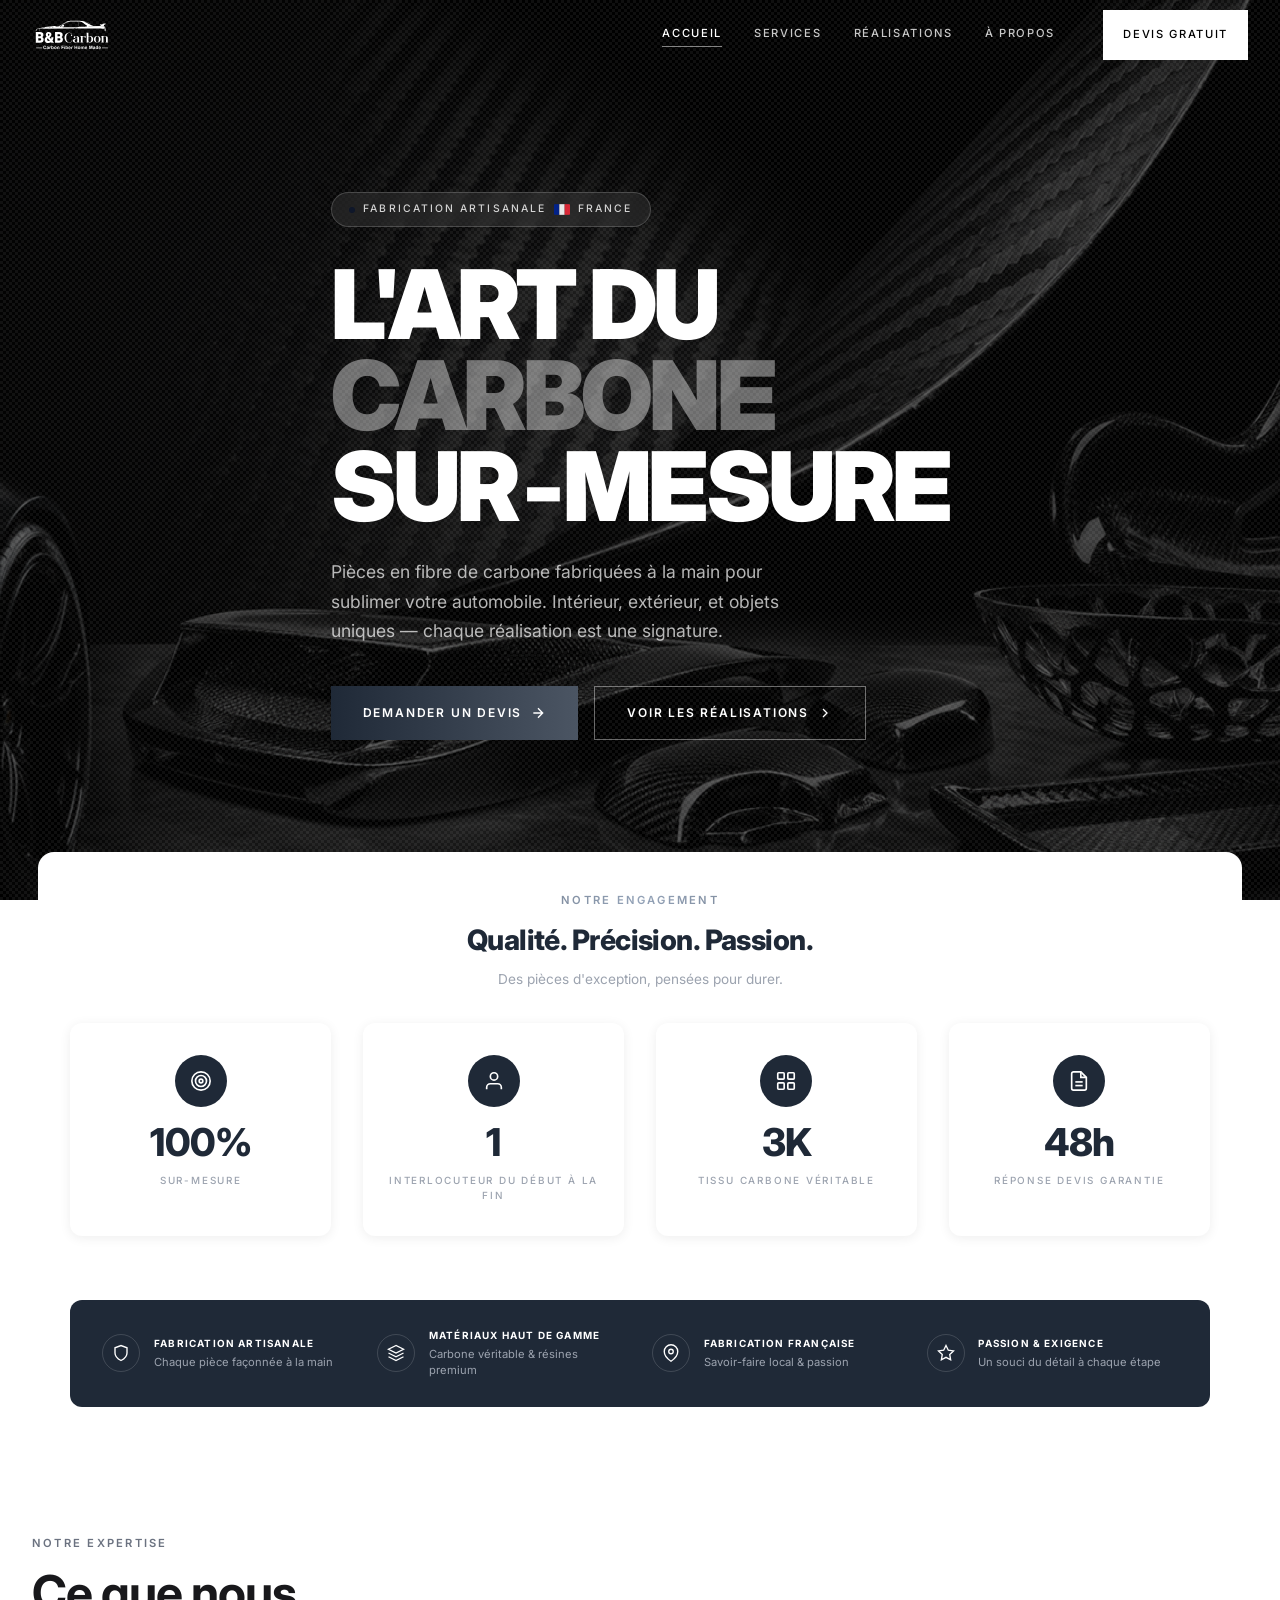
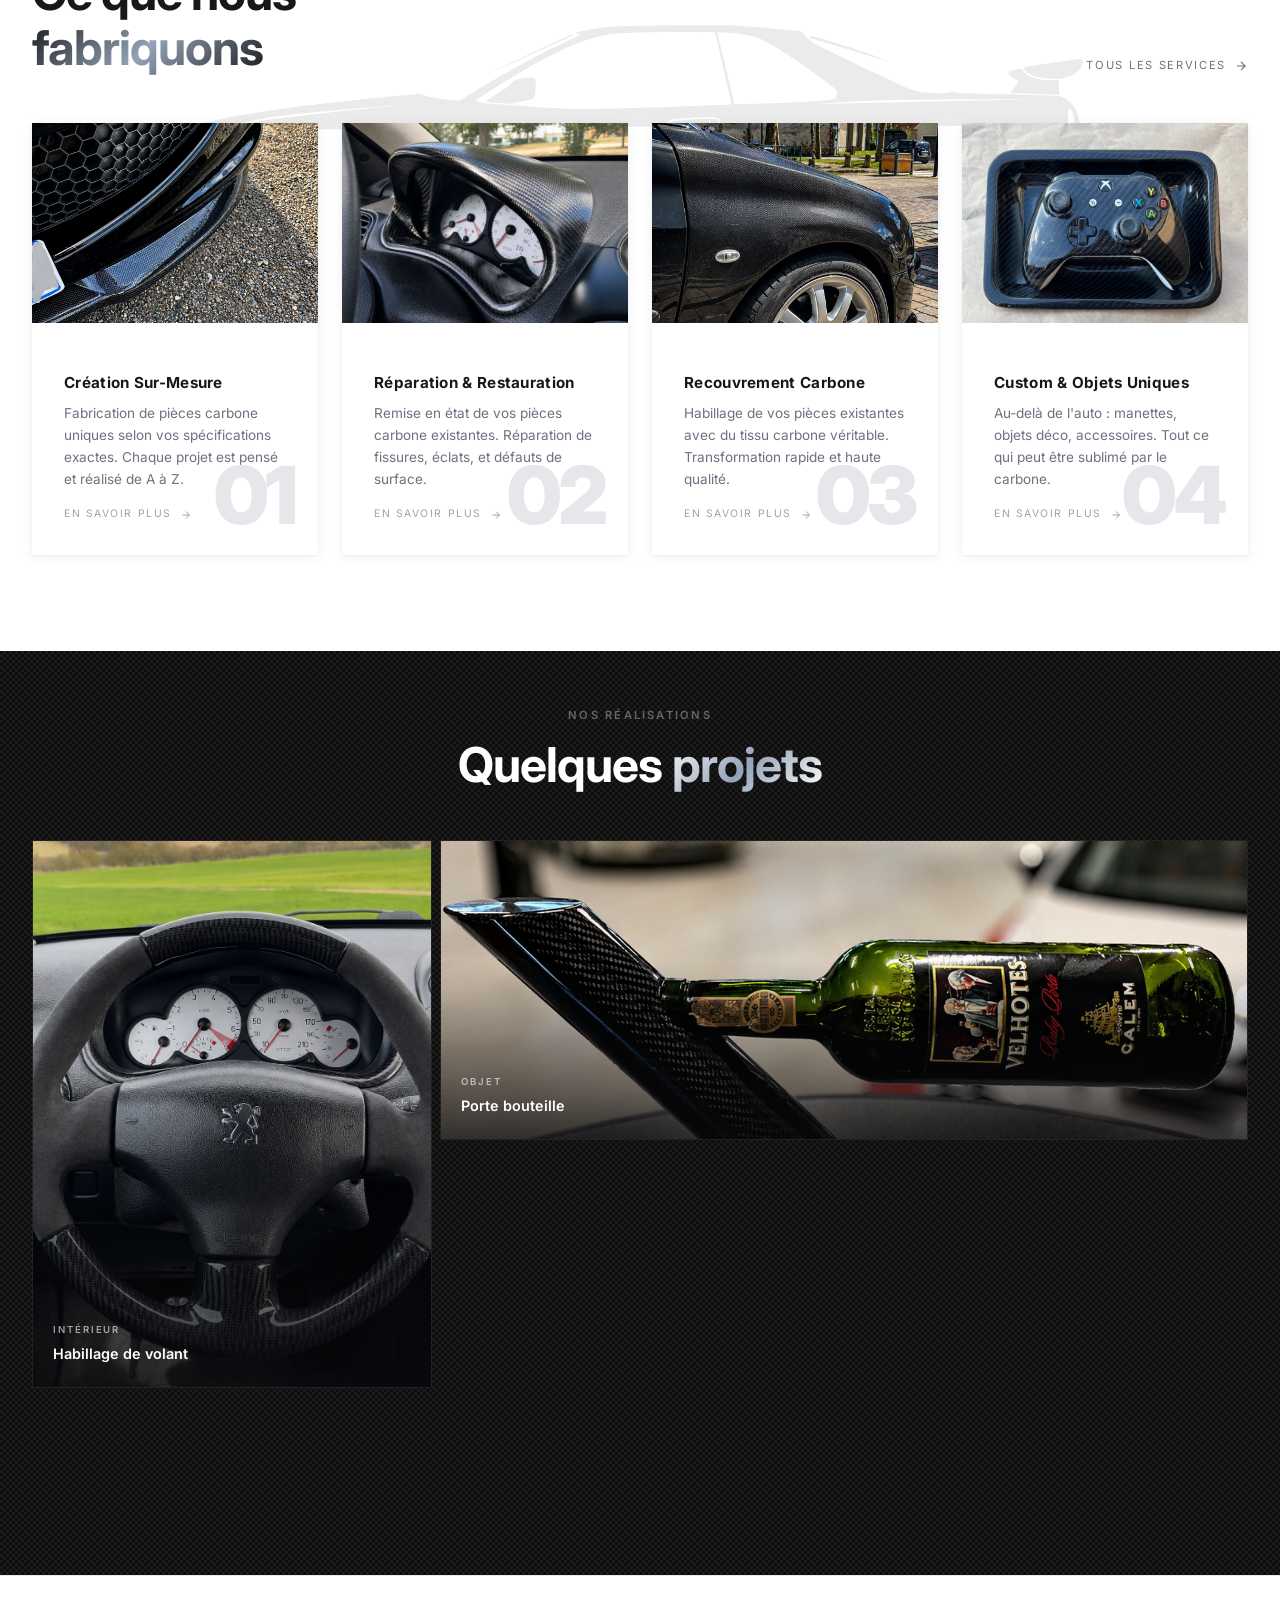
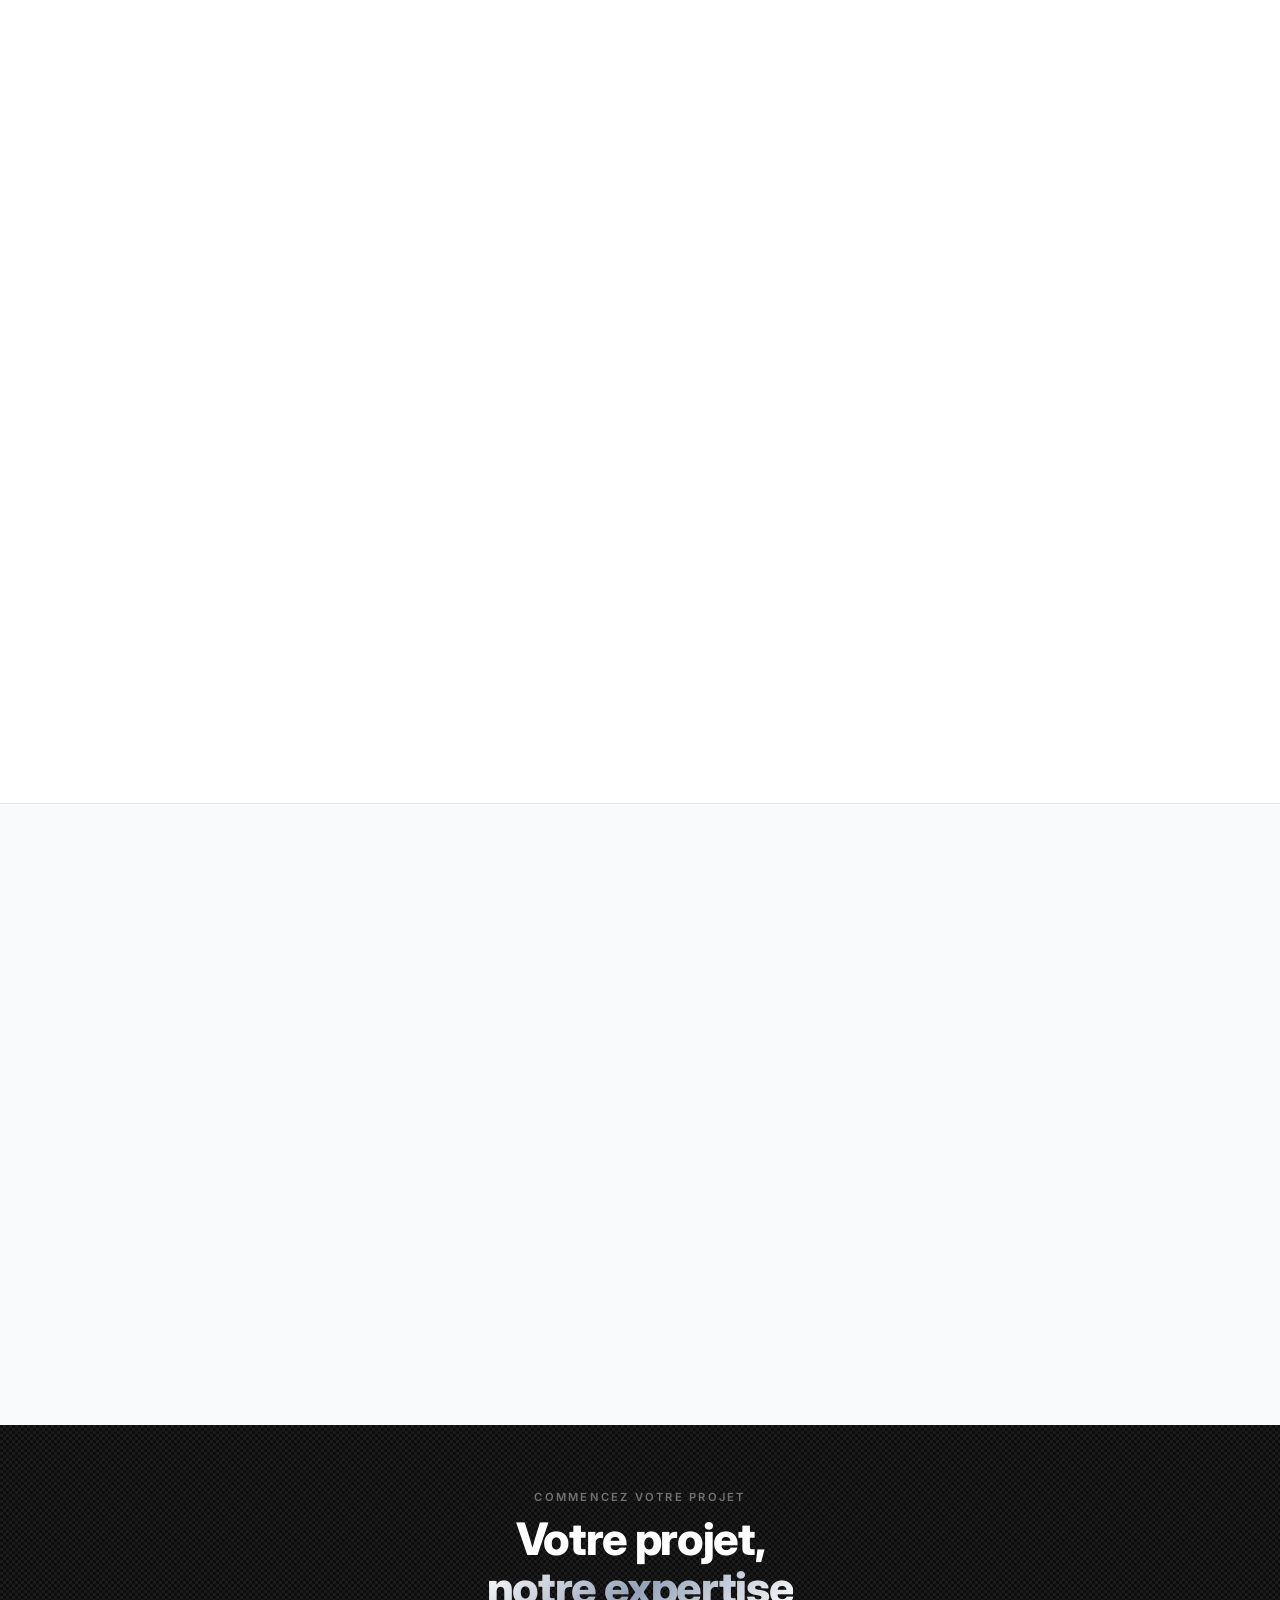
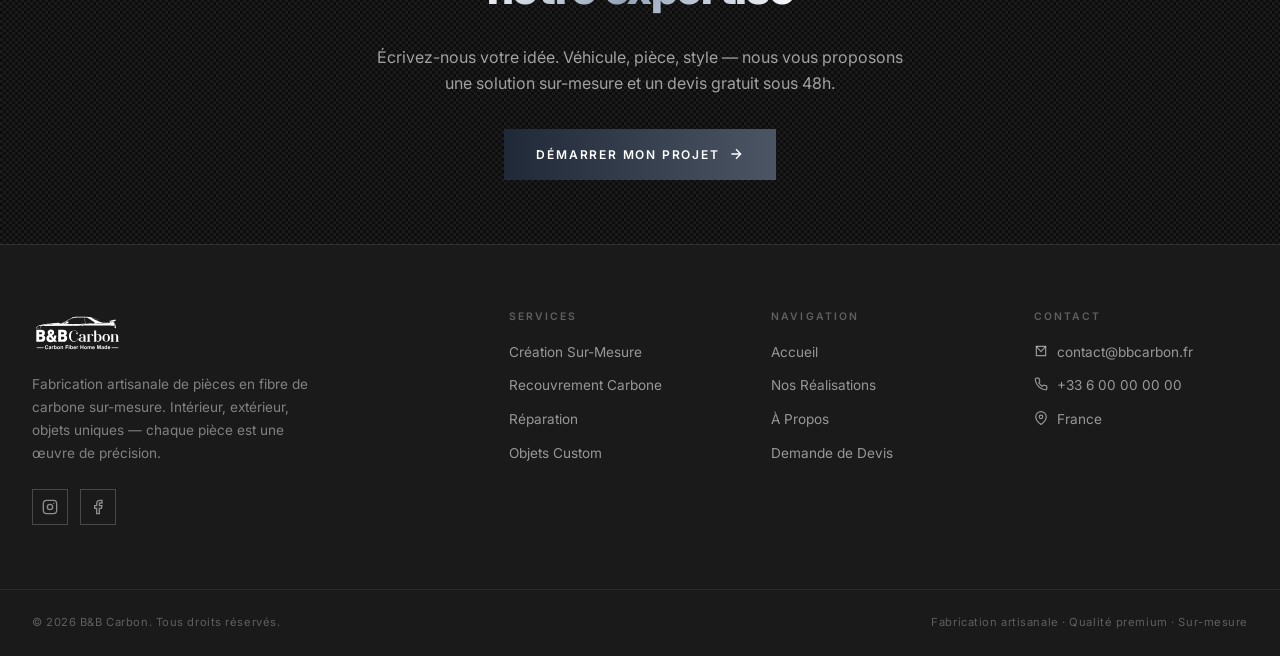
==== commit 134b347d: "test without video" ====
--- a/index.html
+++ b/index.html
@@ -385,13 +385,8 @@
             </div>
           </div>
         </div>
-        <div class="steps-right animate-in from-right steps-video-wrap">
-          <video muted loop playsinline preload="none" poster="images/video_load.png" class="lazy-video">
-            <source data-src="images/video_volant.mp4" type="video/mp4" />
-          </video>
-          <button class="video-play-btn" aria-label="Lire la vidéo">
-            <svg width="20" height="20" fill="currentColor" viewBox="0 0 24 24"><path d="M8 5v14l11-7z"/></svg>
-          </button>
+        <div class="steps-right animate-in from-right">
+          <img src="images/aile_206.png" alt="Fabrication pièce carbone B&B Carbon" loading="lazy" />
         </div>
       </div>
     </div>
--- a/css/style.css
+++ b/css/style.css
@@ -341,7 +341,7 @@
   background-image: url('../images/header.png');
   background-size: cover;
   background-position: center 50%;
-  will-change: background-position-y;
+  will-change: transform;
 }
 
 .hero-overlay {
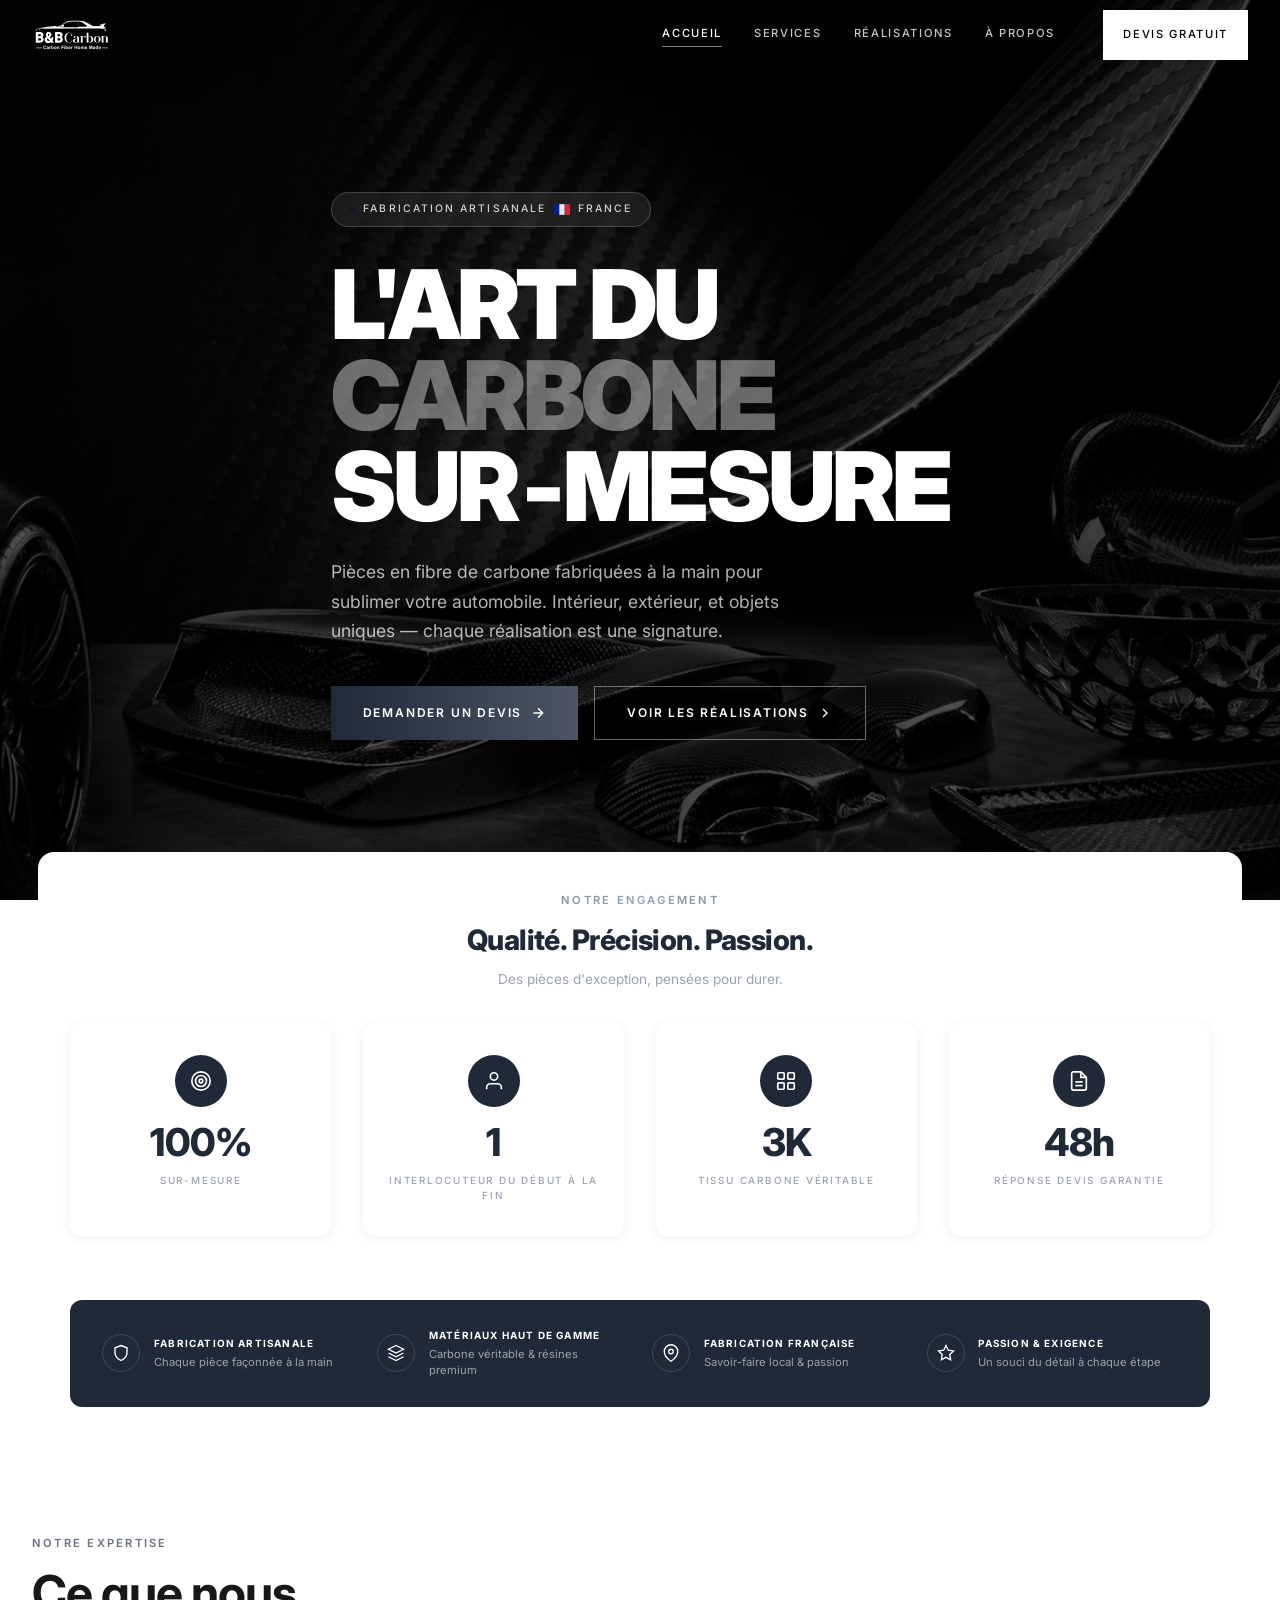
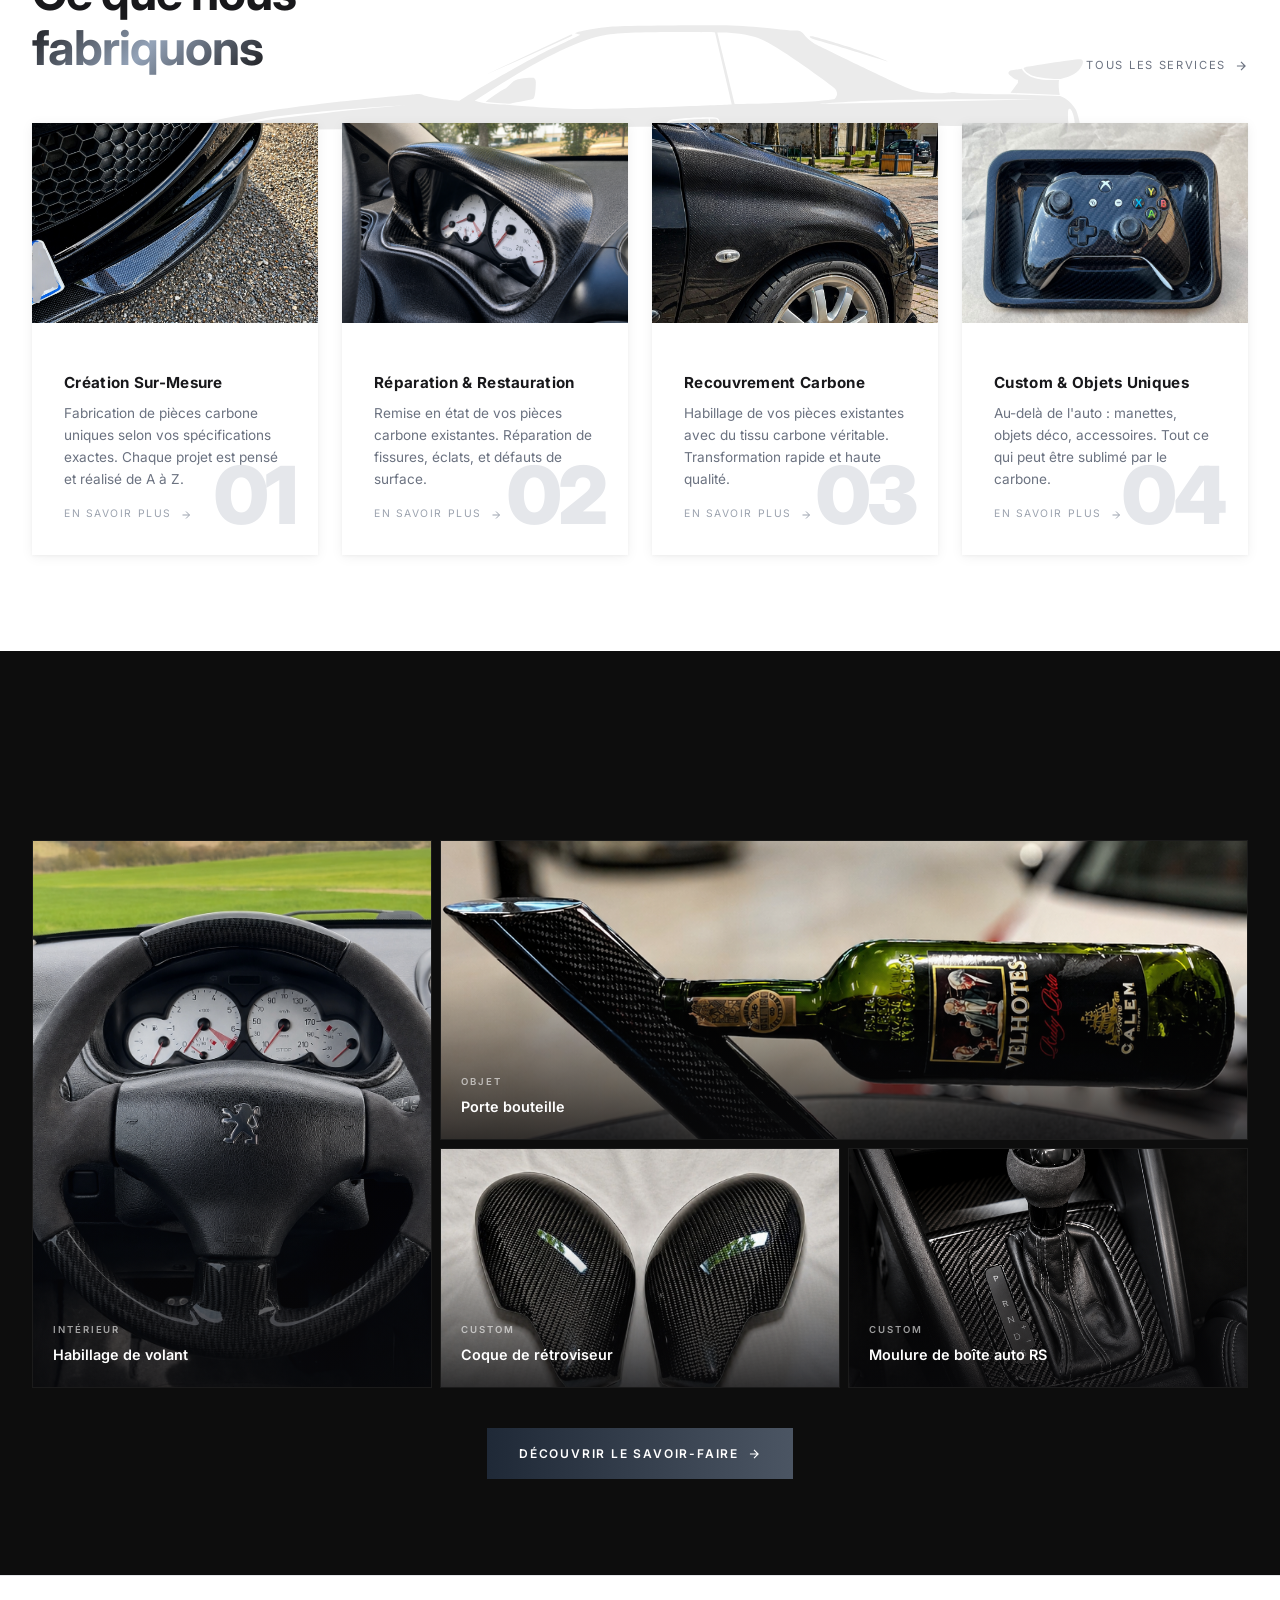
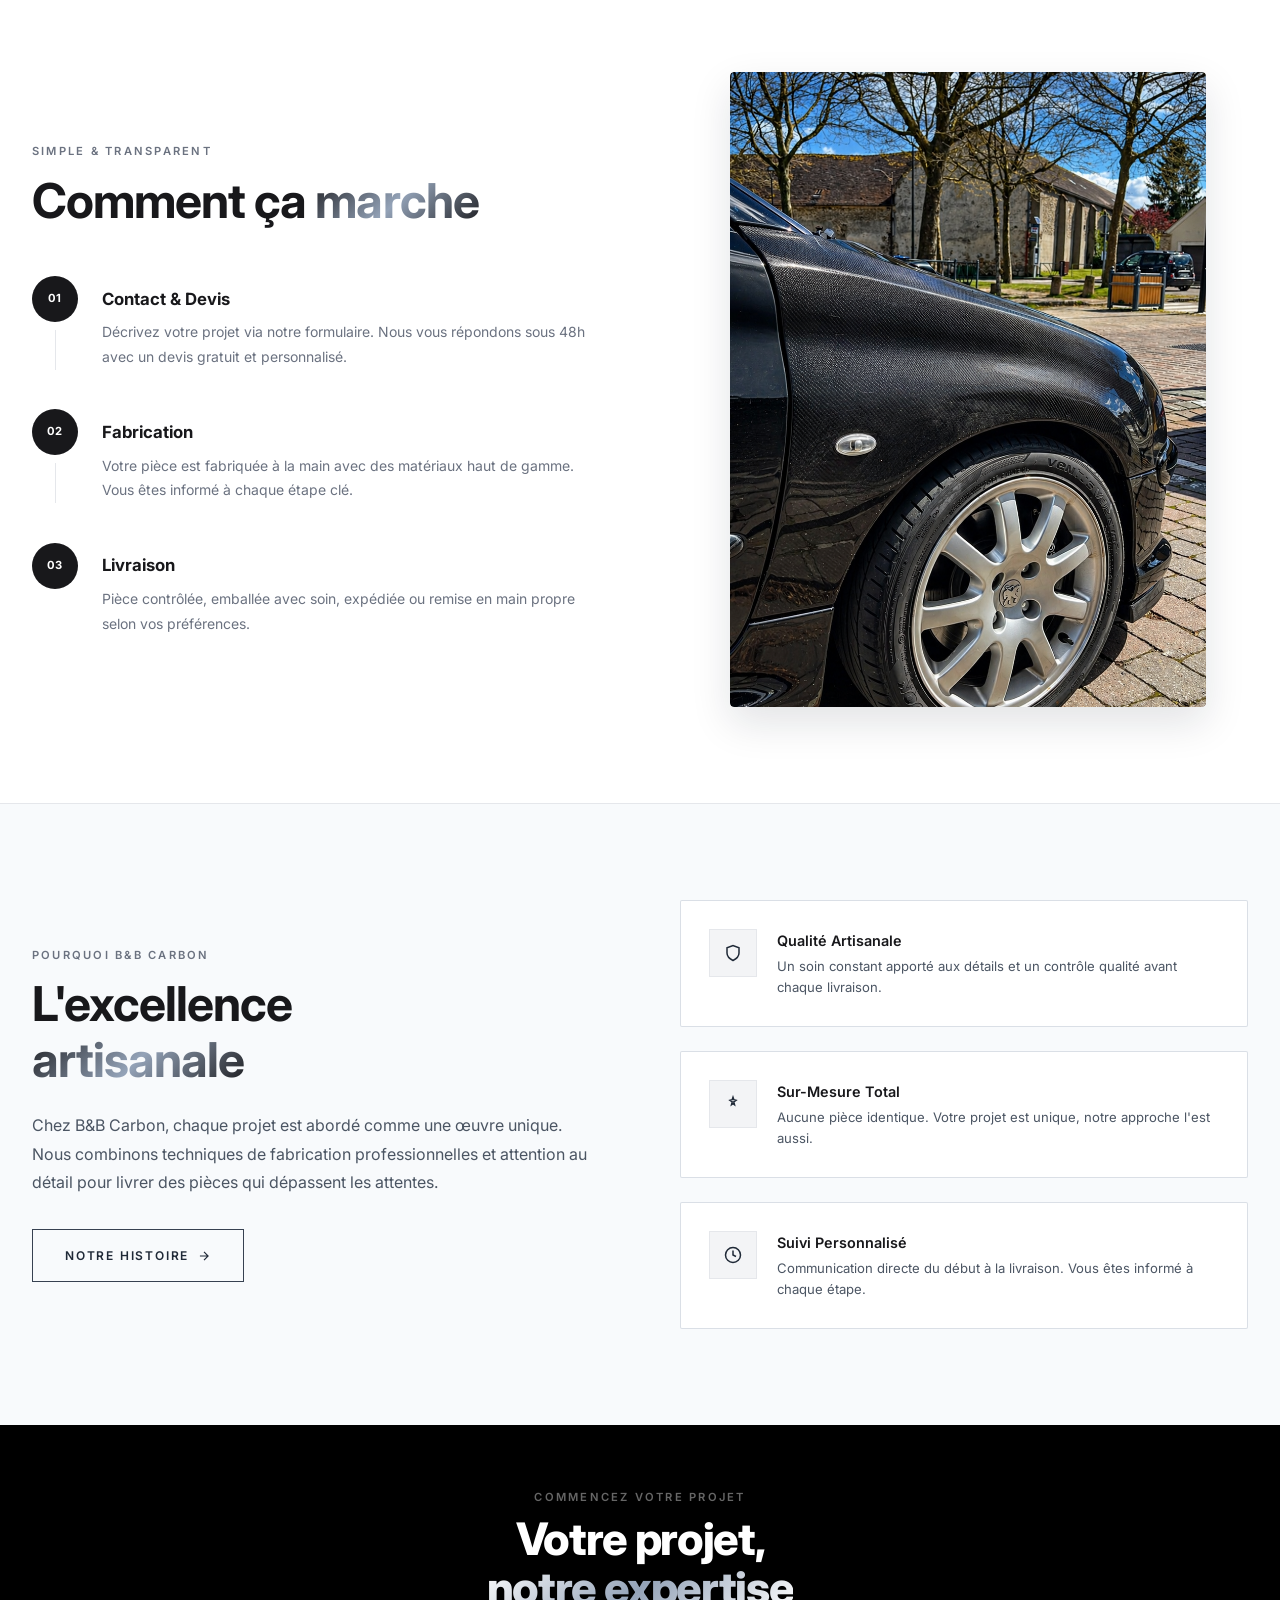
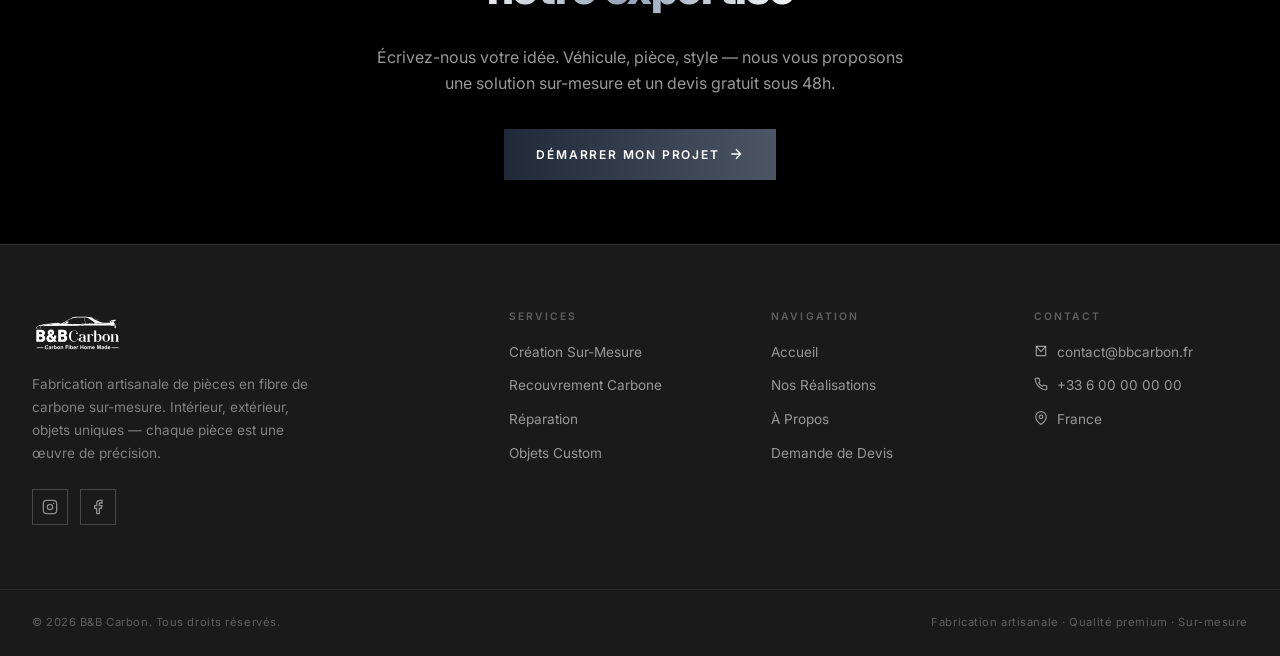
==== commit a305b8f4: "test fuidity" ====
--- a/index.html
+++ b/index.html
@@ -22,38 +22,8 @@
     .nav-cta.btn-primary:hover { background: rgba(255,255,255,0.9); box-shadow: none; }
     .nav-toggle .bar { background: #fff; }
 
-    .gallery-dark {
-      background-image:
-        linear-gradient(45deg, rgba(255,255,255,0.06) 25%, transparent 25%),
-        linear-gradient(-45deg, rgba(255,255,255,0.06) 25%, transparent 25%),
-        linear-gradient(45deg, transparent 75%, rgba(255,255,255,0.06) 75%),
-        linear-gradient(-45deg, transparent 75%, rgba(255,255,255,0.06) 75%);
-      background-size: 6px 6px;
-      background-position: 0 0, 0 3px, 3px -3px, -3px 0px;
-    }
-
-    .hero-overlay {
-      background-color: rgba(0,0,0,0.65);
-      background-image:
-        linear-gradient(45deg, rgba(255,255,255,0.06) 25%, transparent 25%),
-        linear-gradient(-45deg, rgba(255,255,255,0.06) 25%, transparent 25%),
-        linear-gradient(45deg, transparent 75%, rgba(255,255,255,0.06) 75%),
-        linear-gradient(-45deg, transparent 75%, rgba(255,255,255,0.06) 75%);
-      background-size: 6px 6px;
-      background-position: 0 0, 0 3px, 3px -3px, -3px 0px;
-    }
-
-    .cta-carbon {
-      background-color: #0d0d0d;
-      background-image:
-        linear-gradient(45deg, rgba(255,255,255,0.06) 25%, transparent 25%),
-        linear-gradient(-45deg, rgba(255,255,255,0.06) 25%, transparent 25%),
-        linear-gradient(45deg, transparent 75%, rgba(255,255,255,0.06) 75%),
-        linear-gradient(-45deg, transparent 75%, rgba(255,255,255,0.06) 75%);
-      background-size: 6px 6px;
-      background-position: 0 0, 0 3px, 3px -3px, -3px 0px;
-      border-top: none;
-    }
+    .hero-overlay { background-color: rgba(0,0,0,0.65); }
+    .cta-carbon { border-top: none; }
     .cta-carbon h2 { color: #fff; }
     .cta-carbon p { color: rgba(255,255,255,0.6); }
     .cta-carbon .label { color: rgba(255,255,255,0.4); }
--- a/css/style.css
+++ b/css/style.css
@@ -768,6 +768,8 @@
 .gallery-dark {
   padding: 3.5rem 0 6rem;
   background: #0d0d0d;
+  will-change: transform;
+  transform: translateZ(0);
 }
 
 .gallery-dark .label { color: rgba(255,255,255,0.35); }
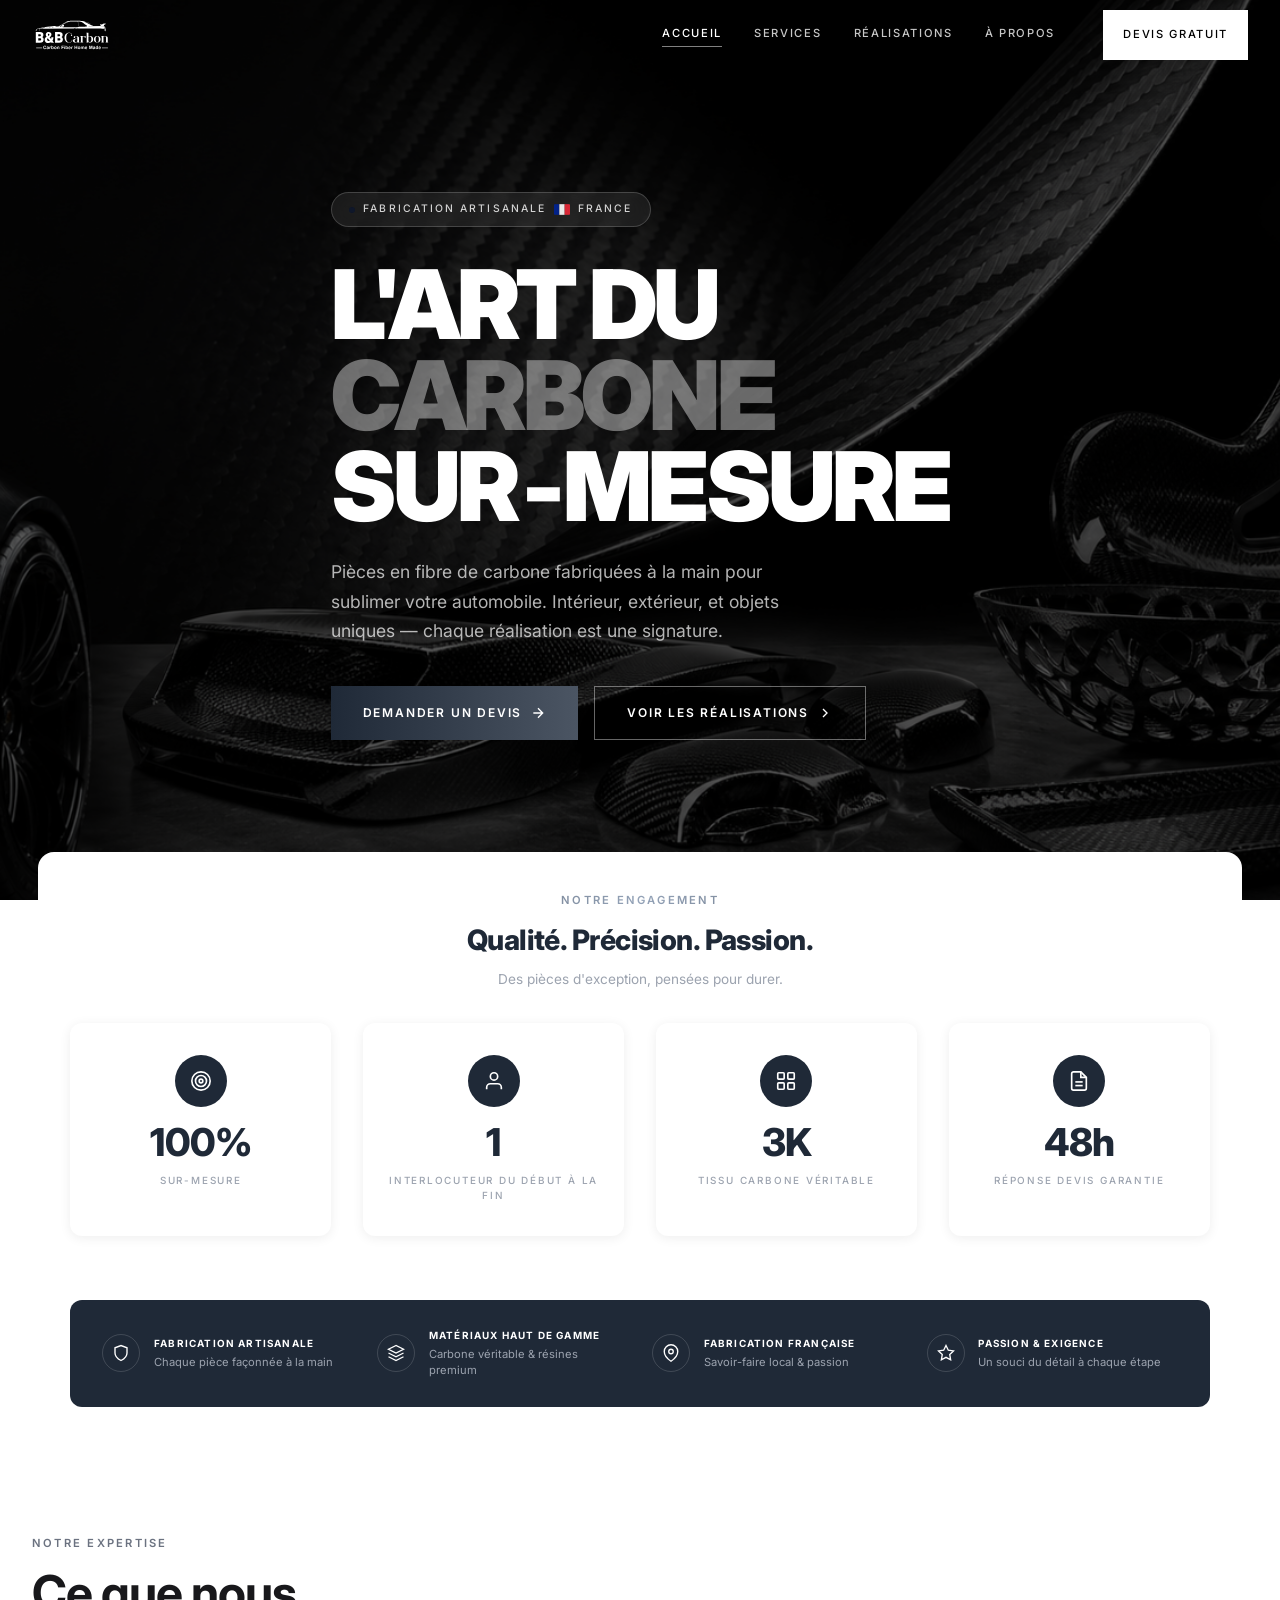
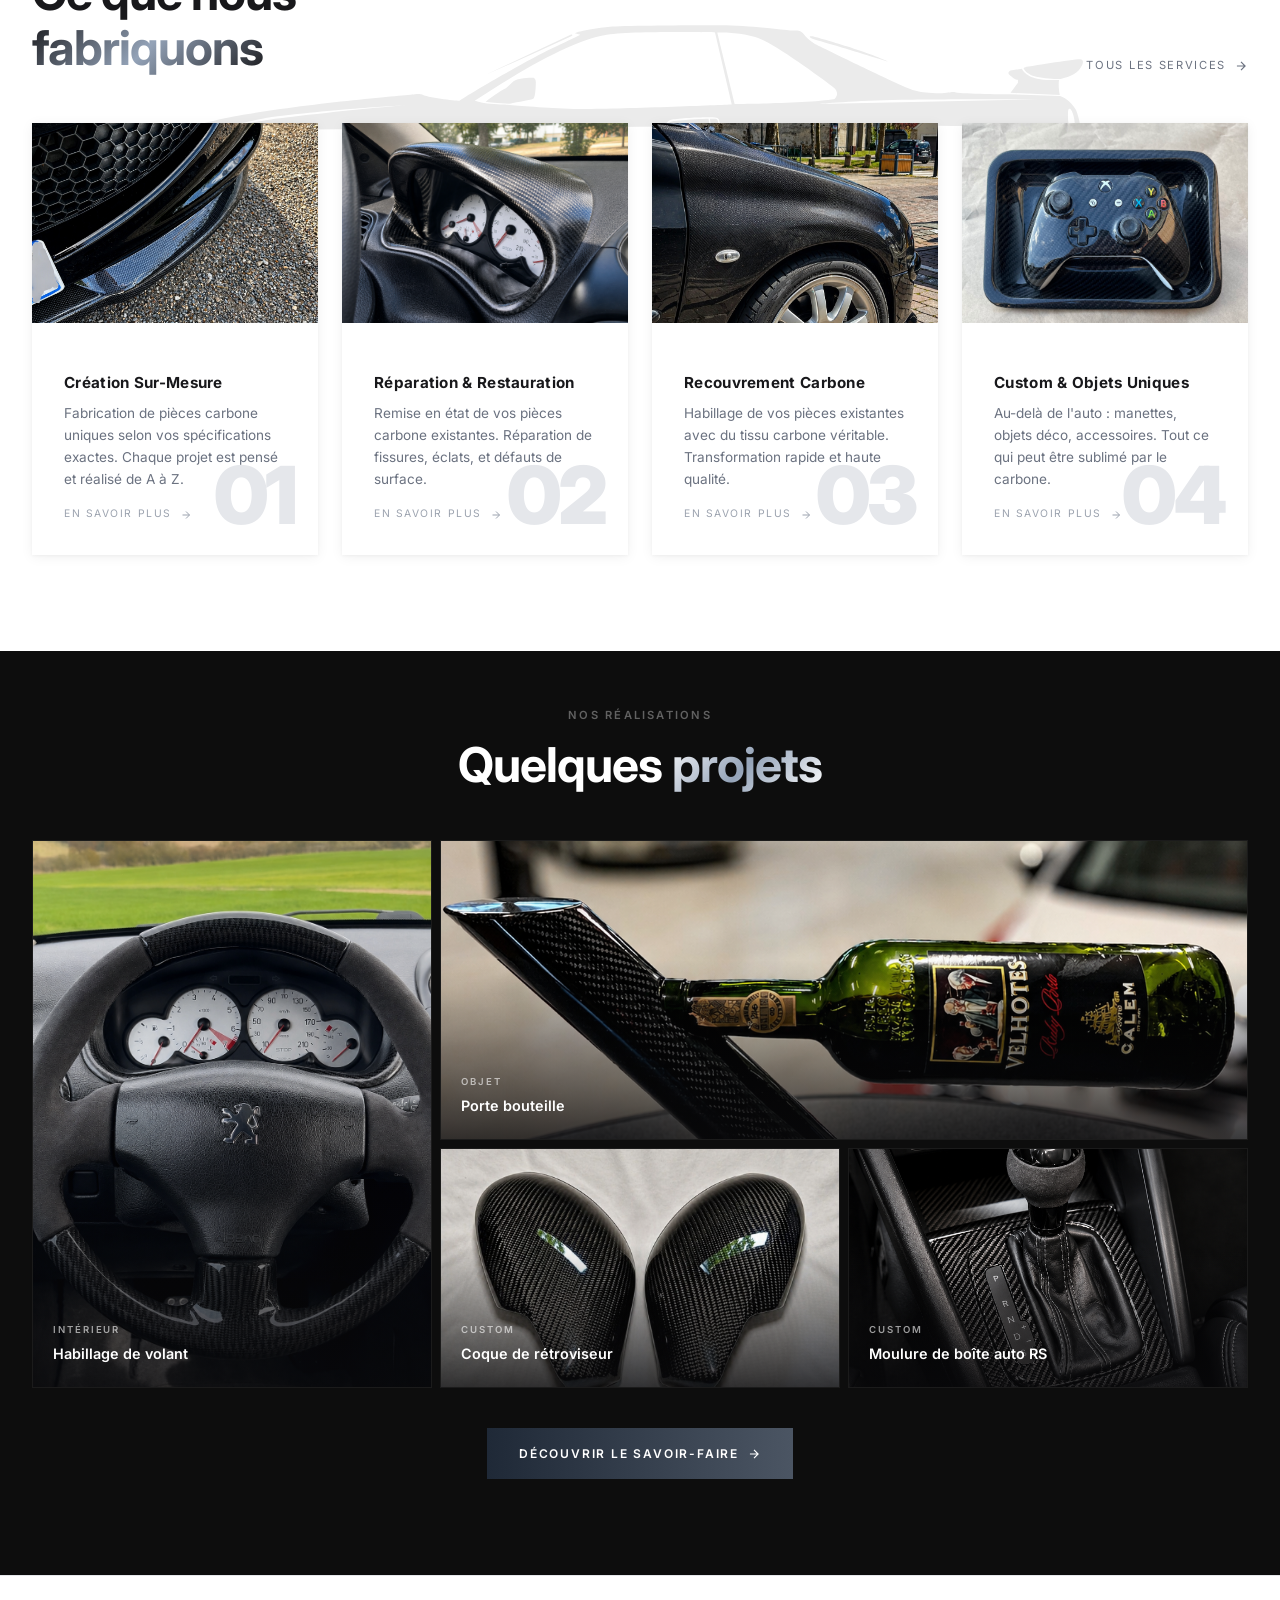
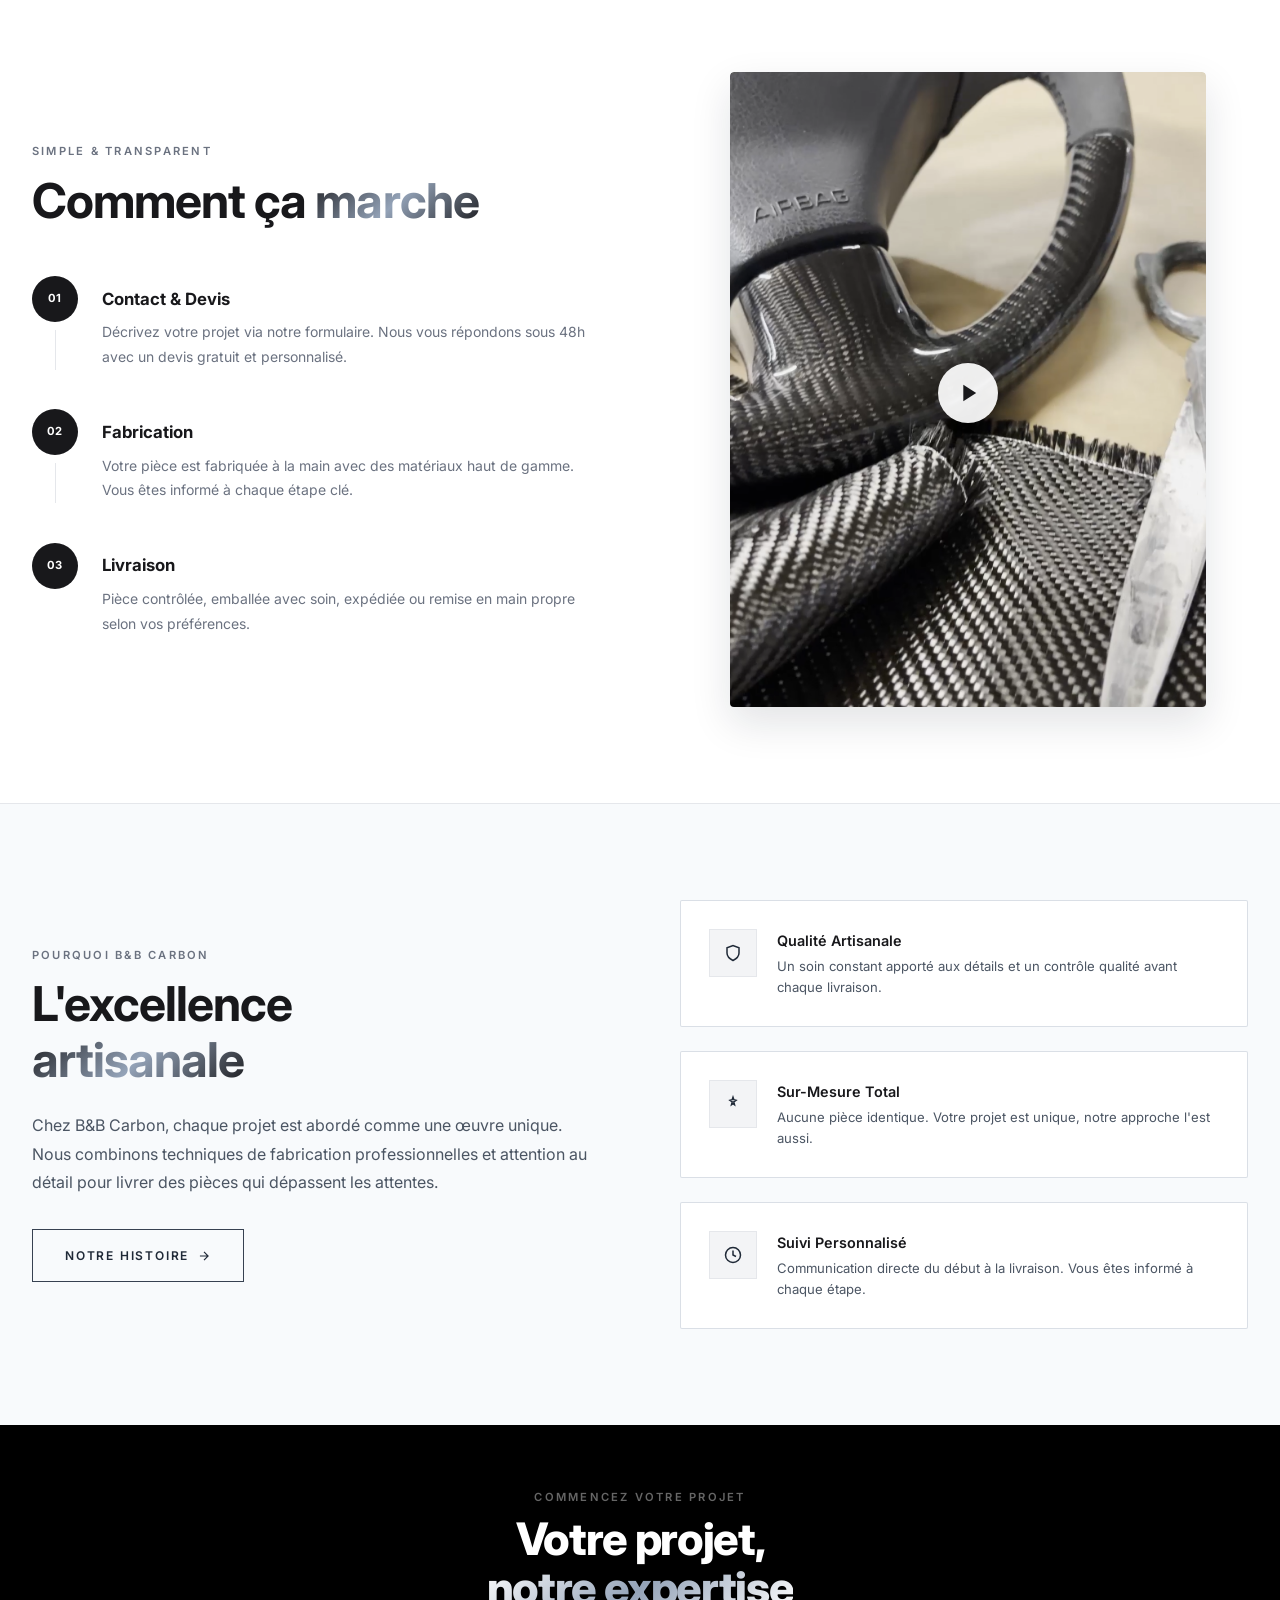
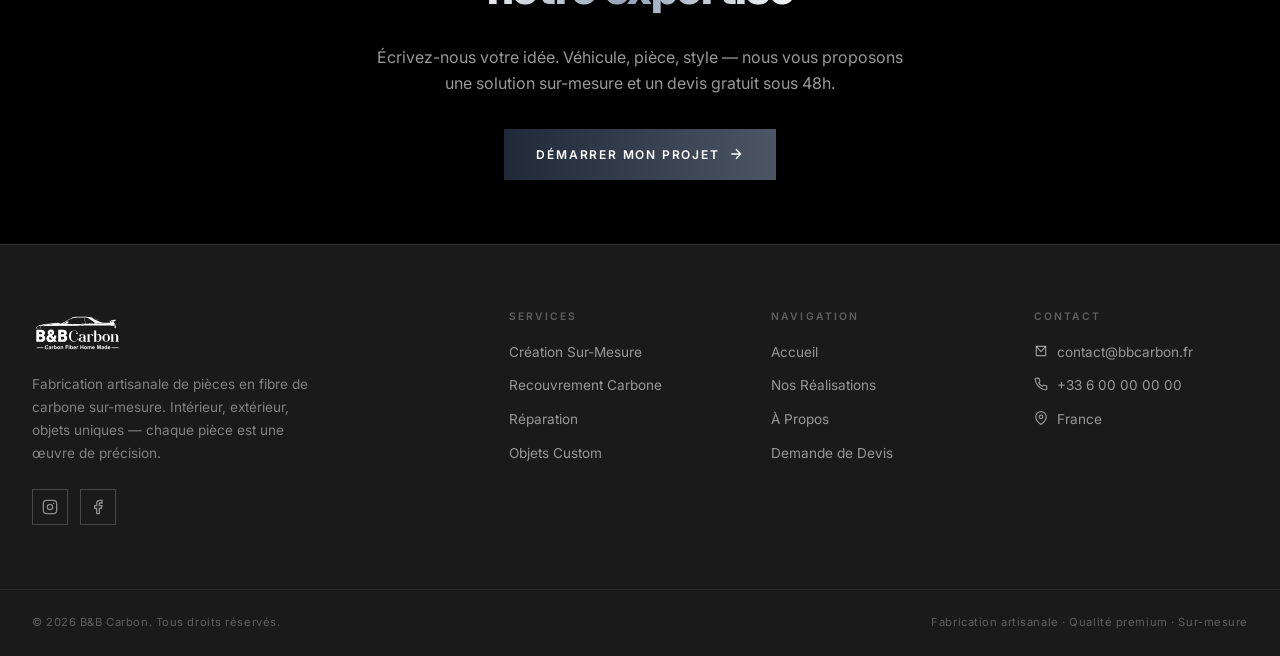
==== commit 4dd3a5a9: "add video" ====
--- a/index.html
+++ b/index.html
@@ -356,12 +356,18 @@
           </div>
         </div>
         <div class="steps-right animate-in from-right">
-          <img src="images/aile_206.png" alt="Fabrication pièce carbone B&B Carbon" loading="lazy" />
-        </div>
-      </div>
-    </div>
-  </section>
-
+          <div class="steps-video-wrap">
+            <video class="lazy-video" poster="images/video_load.png" preload="none" playsinline muted loop>
+              <source data-src="images/video_volant.mp4" type="video/mp4" />
+            </video>
+            <button class="video-play-btn" aria-label="Lancer la vidéo">
+              <svg width="28" height="28" fill="currentColor" viewBox="0 0 24 24"><path d="M8 5v14l11-7z"/></svg>
+            </button>
+          </div>
+        </div>
+      </div>
+    </div>
+  </section>
 
   <!-- VALEURS -->
   <section class="values-section" aria-labelledby="values-title">
--- a/css/style.css
+++ b/css/style.css
@@ -341,7 +341,6 @@
   background-image: url('../images/header.png');
   background-size: cover;
   background-position: center 50%;
-  will-change: transform;
 }
 
 .hero-overlay {
@@ -768,8 +767,6 @@
 .gallery-dark {
   padding: 3.5rem 0 6rem;
   background: #0d0d0d;
-  will-change: transform;
-  transform: translateZ(0);
 }
 
 .gallery-dark .label { color: rgba(255,255,255,0.35); }
@@ -1048,20 +1045,6 @@
   display: flex;
   flex-direction: column;
   overflow: hidden;
-}
-.services-hero::before {
-  content: '';
-  position: absolute;
-  inset: 0;
-  z-index: 2;
-  background-image:
-    linear-gradient(45deg, rgba(255,255,255,0.06) 25%, transparent 25%),
-    linear-gradient(-45deg, rgba(255,255,255,0.06) 25%, transparent 25%),
-    linear-gradient(45deg, transparent 75%, rgba(255,255,255,0.06) 75%),
-    linear-gradient(-45deg, transparent 75%, rgba(255,255,255,0.06) 75%);
-  background-size: 6px 6px;
-  background-position: 0 0, 0 3px, 3px -3px, -3px 0px;
-  pointer-events: none;
 }
 .services-hero-bg {
   position: absolute;
@@ -2091,13 +2074,6 @@
 .values-page-section {
   padding: 6rem 0;
   background-color: #0d0d0d;
-  background-image:
-    linear-gradient(45deg, rgba(255,255,255,0.06) 25%, transparent 25%),
-    linear-gradient(-45deg, rgba(255,255,255,0.06) 25%, transparent 25%),
-    linear-gradient(45deg, transparent 75%, rgba(255,255,255,0.06) 75%),
-    linear-gradient(-45deg, transparent 75%, rgba(255,255,255,0.06) 75%);
-  background-size: 6px 6px;
-  background-position: 0 0, 0 3px, 3px -3px, -3px 0px;
 }
 .values-page-section .label { color: rgba(255,255,255,0.35); }
 .values-page-section .section-title { color: #fff; }
@@ -2207,14 +2183,6 @@
 /* Colonne gauche — dark carbon */
 /* Colonne gauche — light panel */
 .devis-left {
-  background-color: #0d0d0d;
-  background-image:
-    linear-gradient(45deg, rgba(255,255,255,0.06) 25%, transparent 25%),
-    linear-gradient(-45deg, rgba(255,255,255,0.06) 25%, transparent 25%),
-    linear-gradient(45deg, transparent 75%, rgba(255,255,255,0.06) 75%),
-    linear-gradient(-45deg, transparent 75%, rgba(255,255,255,0.06) 75%);
-  background-size: 6px 6px;
-  background-position: 0 0, 0 3px, 3px -3px, -3px 0px;
   background-color: #fff;
   border-right: 1px solid var(--gray-200);
   padding: 5rem clamp(2rem, 5vw, 5rem) 5rem clamp(2rem, 6vw, 6rem);
@@ -2398,13 +2366,6 @@
 .faq-section {
   padding: 5rem 0;
   background-color: #0d0d0d;
-  background-image:
-    linear-gradient(45deg, rgba(255,255,255,0.06) 25%, transparent 25%),
-    linear-gradient(-45deg, rgba(255,255,255,0.06) 25%, transparent 25%),
-    linear-gradient(45deg, transparent 75%, rgba(255,255,255,0.06) 75%),
-    linear-gradient(-45deg, transparent 75%, rgba(255,255,255,0.06) 75%);
-  background-size: 6px 6px;
-  background-position: 0 0, 0 3px, 3px -3px, -3px 0px;
 }
 .faq-header { text-align: center; margin-bottom: 3rem; }
 .faq-header .label { color: rgba(255,255,255,0.35); }
